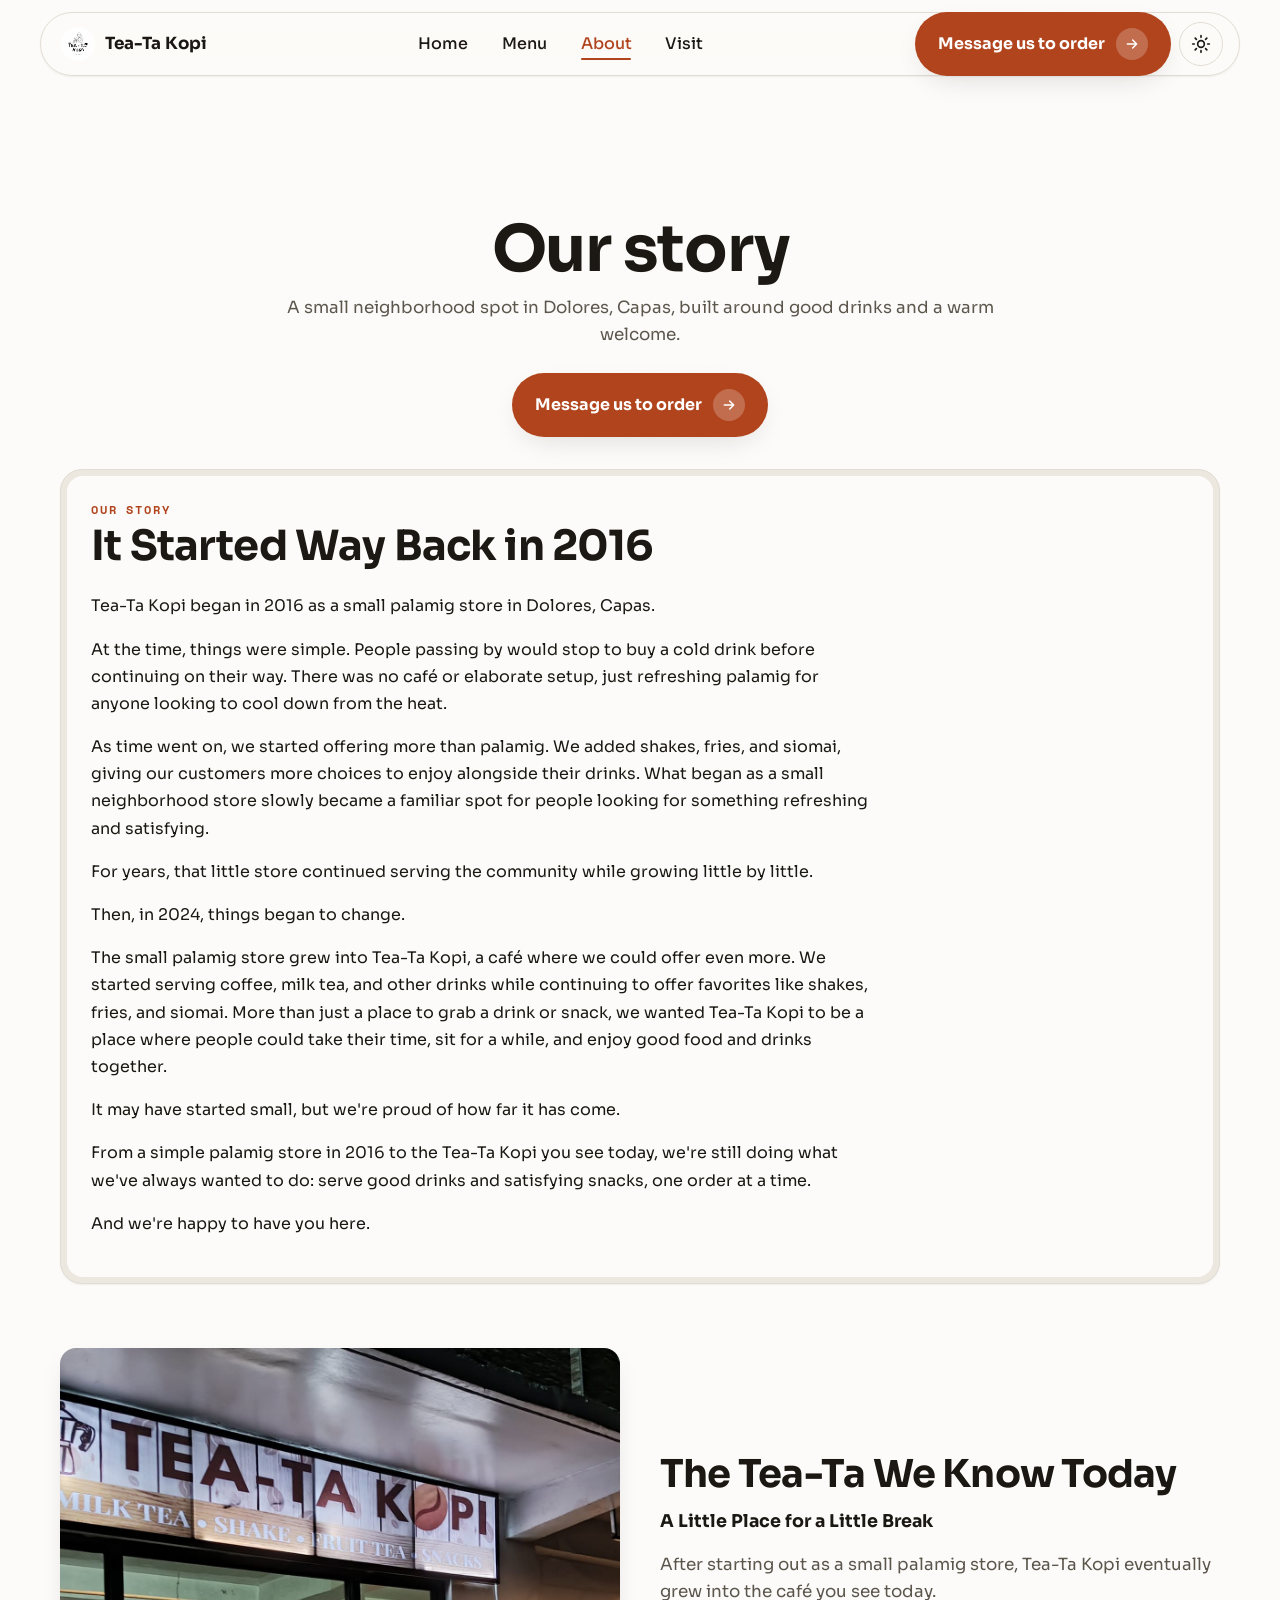
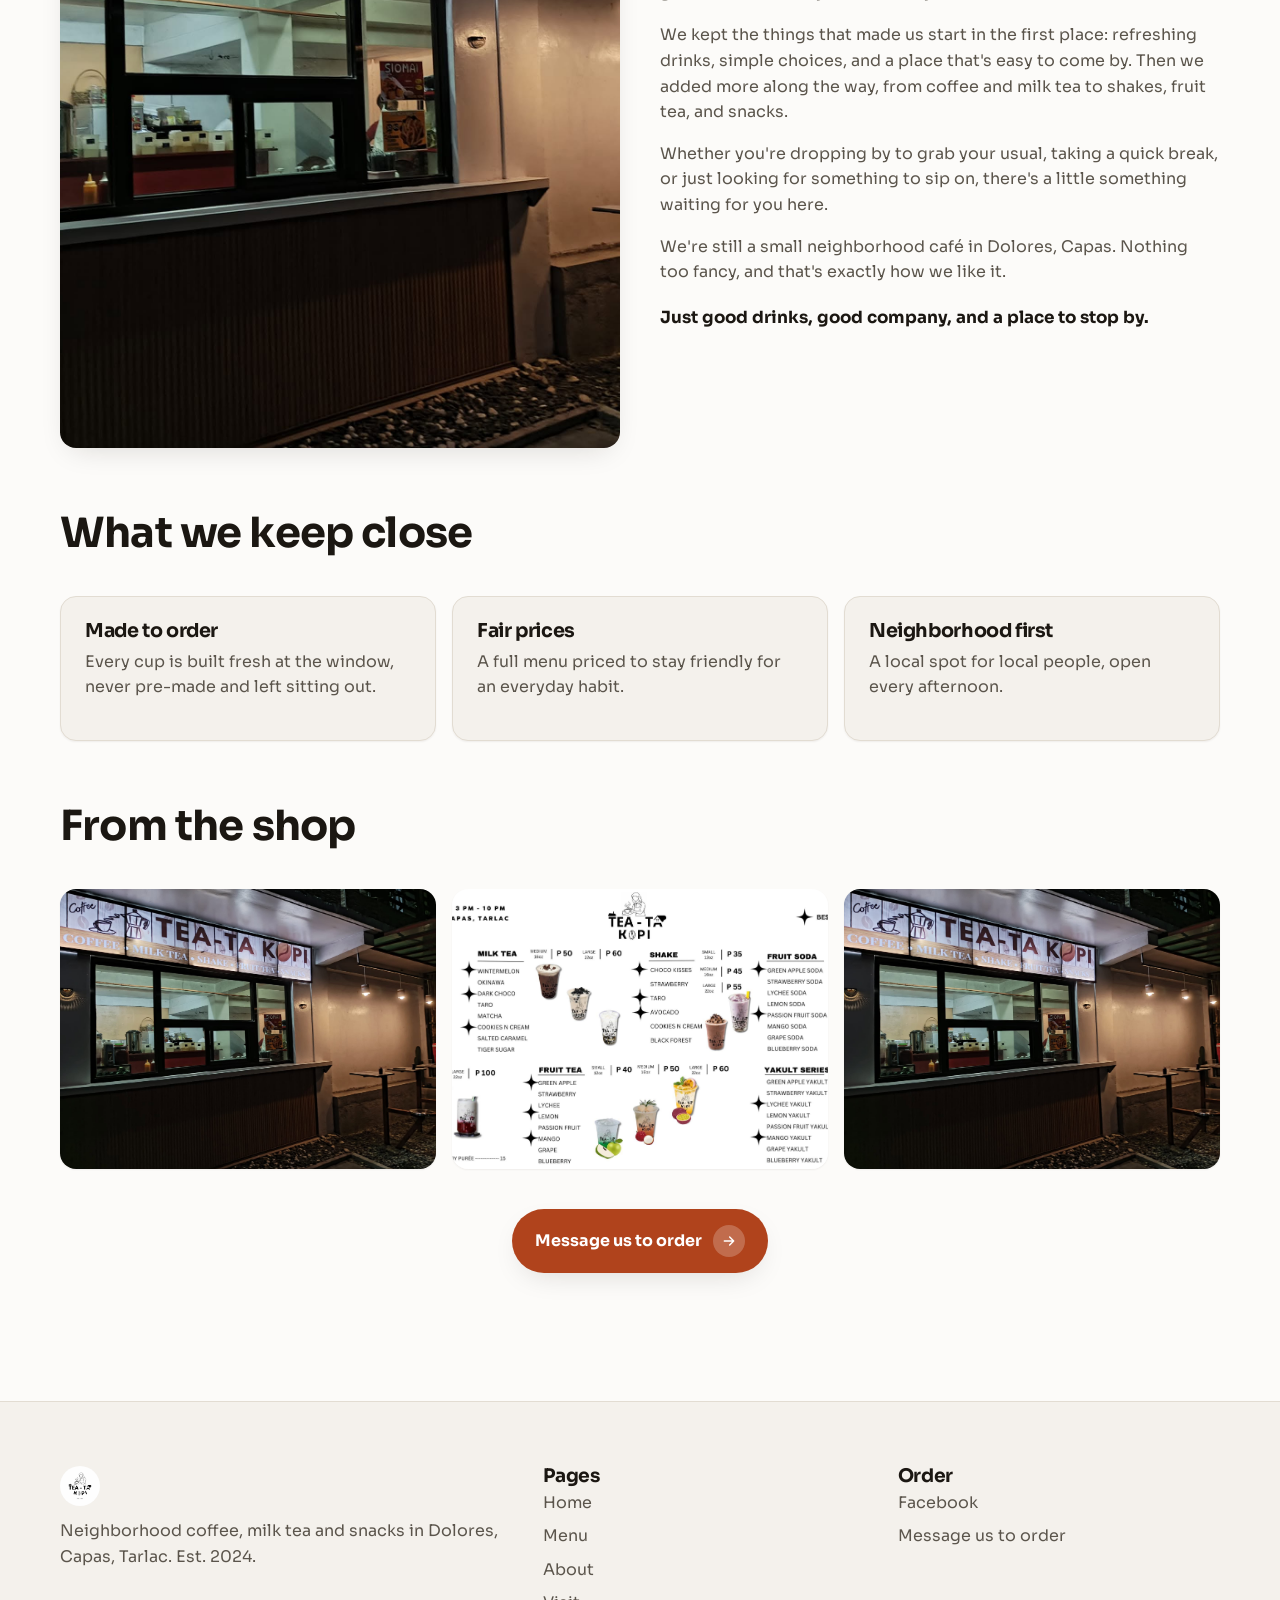
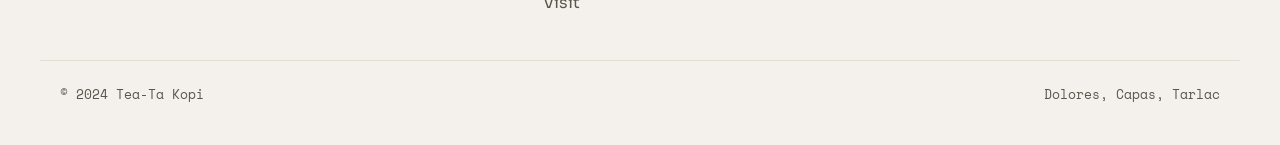
==== about.html @ e8e0e0f3 "content(about): replace 'Made for the afternoon pause' split with 'The Tea-Ta We Know Today' copy" ====
<!DOCTYPE html>
<html lang="en" data-theme="light">
<head>
  <meta charset="UTF-8" />
  <meta name="viewport" content="width=device-width, initial-scale=1" />
<link rel="icon" href="data:image/svg+xml,%3Csvg xmlns='http://www.w3.org/2000/svg' viewBox='0 0 32 32'%3E%3Crect width='32' height='32' rx='8' fill='%2315110C'/%3E%3Cellipse cx='16' cy='16' rx='7' ry='10' fill='%23D9744E' transform='rotate(-20 16 16)'/%3E%3Cpath d='M16 7 Q16 16 16 25' stroke='%2315110C' stroke-width='1.6' fill='none'/%3E%3C/svg%3E" />
  <title>About - Tea-Ta Kopi | Our Story</title>
  <meta name="description" content="The story behind Tea-Ta Kopi, a neighborhood coffee and milk tea spot in Dolores, Capas, Tarlac, serving the community since 2024." />
  <meta name="theme-color" content="#B0431C" />
  <link rel="manifest" href="manifest.webmanifest" />
  <link rel="stylesheet" href="css/tokens.css" />
  <link rel="stylesheet" href="css/style.css" />
  <link rel="stylesheet" href="css/pages.css" />
</head>
<body>
  <a class="skip-link" href="#main">Skip to content</a>

  <div class="nav-wrap">
    <nav class="nav" aria-label="Primary">
      <a class="nav__brand" href="index.html">
        <img src="assets/logo-lineart.png" alt="Tea-Ta Kopi logo" width="34" height="34" />
        <span>Tea-Ta Kopi</span>
      </a>
      <div class="nav__links">
        <a href="index.html">Home</a>
        <a href="menu.html">Menu</a>
        <a href="about.html" class="is-active">About</a>
        <a href="contact.html">Visit</a>
      </div>
      <div class="nav__right">
        <a class="btn btn--accent js-order" href="contact.html#order">
          Message us to order
          <span class="btn__icon" aria-hidden="true"><svg viewBox="0 0 24 24" width="16" height="16" fill="none" stroke="currentColor" stroke-width="2.2" stroke-linecap="round" stroke-linejoin="round"><path d="M5 12h14M13 6l6 6-6 6"/></svg></span>
        </a>
        <button class="theme-toggle" id="theme-toggle" aria-label="Toggle light and dark mode">
          <svg viewBox="0 0 24 24" fill="none" stroke="currentColor" stroke-width="2" stroke-linecap="round"><circle cx="12" cy="12" r="4"/><path d="M12 2v2M12 20v2M2 12h2M20 12h2M5 5l1.5 1.5M17.5 17.5L19 19M19 5l-1.5 1.5M6.5 17.5L5 19"/></svg>
        </button>
        <button class="nav__toggle" id="nav-toggle" aria-label="Open menu" aria-expanded="false" aria-controls="nav-overlay"><span></span></button>
      </div>
    </nav>
  </div>
  <div class="nav__overlay" id="nav-overlay">
    <a href="index.html">Home</a>
    <a href="menu.html">Menu</a>
    <a href="about.html">About</a>
    <a href="contact.html">Visit</a>
    <a class="btn btn--accent js-order" href="contact.html#order" style="align-self:flex-start;margin-top:1rem;">Message us to order<span class="btn__icon" aria-hidden="true"><svg viewBox="0 0 24 24" width="16" height="16" fill="none" stroke="currentColor" stroke-width="2.2" stroke-linecap="round" stroke-linejoin="round"><path d="M5 12h14M13 6l6 6-6 6"/></svg></span></a>
  </div>

  <main id="main">
    <section class="menu-hero container">
      <h1 data-reveal>Our story</h1>
      <p class="lede" style="margin:0.75rem auto 0;" data-reveal>A small neighborhood spot in Dolores, Capas, built around good drinks and a warm welcome.</p>
      <div style="margin-top:1.5rem;" data-reveal>
        <a class="btn btn--accent js-order" href="contact.html#order">Message us to order
          <span class="btn__icon" aria-hidden="true"><svg viewBox="0 0 24 24" width="16" height="16" fill="none" stroke="currentColor" stroke-width="2.2" stroke-linecap="round" stroke-linejoin="round"><path d="M5 12h14M13 6l6 6-6 6"/></svg></span>
        </a>
      </div>
    </section>

    <div class="container" style="padding-bottom:var(--space-5);">
      <!-- Origin story -->
      <section class="bezel" data-reveal>
        <div class="bezel__core story">
          <p class="story__eyebrow">Our story</p>
          <h2 style="font-size:clamp(1.7rem,4vw,2.6rem);margin:0.3rem 0 1.5rem;">It Started Way Back in 2016</h2>
          <p>Tea-Ta Kopi began in 2016 as a small palamig store in Dolores, Capas.</p>
          <p>At the time, things were simple. People passing by would stop to buy a cold drink before continuing on their way. There was no café or elaborate setup, just refreshing palamig for anyone looking to cool down from the heat.</p>
          <p>As time went on, we started offering more than palamig. We added shakes, fries, and siomai, giving our customers more choices to enjoy alongside their drinks. What began as a small neighborhood store slowly became a familiar spot for people looking for something refreshing and satisfying.</p>
          <p>For years, that little store continued serving the community while growing little by little.</p>
          <p>Then, in 2024, things began to change.</p>
          <p>The small palamig store grew into Tea-Ta Kopi, a café where we could offer even more. We started serving coffee, milk tea, and other drinks while continuing to offer favorites like shakes, fries, and siomai. More than just a place to grab a drink or snack, we wanted Tea-Ta Kopi to be a place where people could take their time, sit for a while, and enjoy good food and drinks together.</p>
          <p>It may have started small, but we're proud of how far it has come.</p>
          <p>From a simple palamig store in 2016 to the Tea-Ta Kopi you see today, we're still doing what we've always wanted to do: serve good drinks and satisfying snacks, one order at a time.</p>
          <p>And we're happy to have you here.</p>
        </div>
      </section>

      <!-- Story split -->
      <section class="split" style="margin-top:var(--space-5);" data-reveal>
        <div class="split__media">
          <img src="assets/storefront-night.jpg" alt="Tea-Ta Kopi storefront and seating at night" width="800" height="1000" />
        </div>
        <div>
          <h2 style="font-size:clamp(1.6rem,3.5vw,2.4rem);margin:0.4rem 0 0.8rem;">The Tea-Ta We Know Today</h2>
          <p style="font-weight:700;font-size:1.1rem;margin:0 0 1rem;">A Little Place for a Little Break</p>
          <p class="lede">After starting out as a small palamig store, Tea-Ta Kopi eventually grew into the café you see today.</p>
          <p style="margin-top:1rem;color:var(--ink-soft);">We kept the things that made us start in the first place: refreshing drinks, simple choices, and a place that's easy to come by. Then we added more along the way, from coffee and milk tea to shakes, fruit tea, and snacks.</p>
          <p style="margin-top:1rem;color:var(--ink-soft);">Whether you're dropping by to grab your usual, taking a quick break, or just looking for something to sip on, there's a little something waiting for you here.</p>
          <p style="margin-top:1rem;color:var(--ink-soft);">We're still a small neighborhood café in Dolores, Capas. Nothing too fancy, and that's exactly how we like it.</p>
          <p style="margin-top:1.25rem;font-weight:700;font-size:1.05rem;">Just good drinks, good company, and a place to stop by.</p>
        </div>
      </section>

      <!-- Values -->
      <section style="margin-top:var(--space-5);" data-reveal>
        <div class="head"><h2>What we keep close</h2></div>
        <div class="values">
          <div class="card"><h3 style="font-size:1.2rem;">Made to order</h3><p style="color:var(--ink-soft);margin-top:0.5rem;">Every cup is built fresh at the window, never pre-made and left sitting out.</p></div>
          <div class="card"><h3 style="font-size:1.2rem;">Fair prices</h3><p style="color:var(--ink-soft);margin-top:0.5rem;">A full menu priced to stay friendly for an everyday habit.</p></div>
          <div class="card"><h3 style="font-size:1.2rem;">Neighborhood first</h3><p style="color:var(--ink-soft);margin-top:0.5rem;">A local spot for local people, open every afternoon.</p></div>
        </div>
      </section>

      <!-- Gallery (real photos) -->
      <section style="margin-top:var(--space-5);" data-reveal>
        <div class="head"><h2>From the shop</h2></div>
        <div class="gallery">
          <figure><img src="assets/storefront-night.jpg" alt="Tea-Ta Kopi lit storefront at night" width="600" height="280" /></figure>
          <figure><img src="assets/menu-board.jpg" alt="Tea-Ta Kopi drink menu board" width="600" height="280" /></figure>
          <figure>
            <img src="assets/storefront-night.jpg" alt="Tea-Ta Kopi storefront at night, wide view" width="600" height="280" style="object-position:center 30%;" />
          </figure>
        </div>
      </section>

      <div style="text-align:center;margin-top:var(--space-4);" data-reveal>
        <a class="btn btn--accent js-order" href="contact.html#order">
          Message us to order
          <span class="btn__icon" aria-hidden="true"><svg viewBox="0 0 24 24" width="16" height="16" fill="none" stroke="currentColor" stroke-width="2.2" stroke-linecap="round" stroke-linejoin="round"><path d="M5 12h14M13 6l6 6-6 6"/></svg></span>
        </a>
      </div>
    </div>
  </main>

  <footer class="footer">
    <div class="container footer__grid">
      <div class="footer__brand">
        <img src="assets/logo-lineart.png" alt="Tea-Ta Kopi logo" width="40" height="40" />
        <p style="margin-top:0.75rem;color:var(--ink-soft);">Neighborhood coffee, milk tea and snacks in Dolores, Capas, Tarlac. Est. 2024.</p>
      </div>
      <div><h3>Pages</h3><a href="index.html">Home</a><a href="menu.html">Menu</a><a href="about.html">About</a><a href="contact.html">Visit</a></div>
      <div><h3>Order</h3><a href="https://www.facebook.com/profile.php?id=61563817495458" target="_blank" rel="noopener">Facebook</a><a class="js-order" href="contact.html#order">Message us to order</a></div>
    </div>
    <div class="container footer__bottom"><span>&copy; 2024 Tea-Ta Kopi</span><span>Dolores, Capas, Tarlac</span></div>
  </footer>

  <script src="js/sound.js"></script>
  <script src="js/main.js"></script>
  <script src="js/cart.js"></script>
</body>
</html>
---- css/tokens.css ----
/* ============================================================
   Tea-Ta Kopi - Design Tokens (single source of truth)
   Taste skill §2/§3: one accent locked, light + dark, no pure
   #000/#fff, no AI-purple, no banned beige+brass hexes.
   Fonts self-hosted (no Google <link> in prod).
   ============================================================ */

/* ---- Fonts (self-hosted woff2) ---- */
@font-face {
  font-family: "Sora";
  font-style: normal;
  font-weight: 400;
  font-display: swap;
  src: url("../fonts/sora-400.woff2") format("woff2");
}
@font-face {
  font-family: "Sora";
  font-style: normal;
  font-weight: 500;
  font-display: swap;
  src: url("../fonts/sora-500.woff2") format("woff2");
}
@font-face {
  font-family: "Sora";
  font-style: normal;
  font-weight: 700;
  font-display: swap;
  src: url("../fonts/sora-700.woff2") format("woff2");
}
@font-face {
  font-family: "Space Mono";
  font-style: normal;
  font-weight: 400;
  font-display: swap;
  src: url("../fonts/space-mono-400.woff2") format("woff2");
}
@font-face {
  font-family: "Space Mono";
  font-style: normal;
  font-weight: 700;
  font-display: swap;
  src: url("../fonts/space-mono-700.woff2") format("woff2");
}

/* ---- Light theme (default) ---- */
:root {
  /* Surfaces: warm off-white, never pure #fff */
  --bg:          #FCFBF9;
  --surface:     #F4F1EC;
  --surface-2:   #ECE7DF;

  /* Ink: warm near-black, never #000 */
  --ink:         #1B1712;
  --ink-soft:    #5B554C;

  /* Lines */
  --line:        #E2DCD2;

  /* ONE accent, locked across the whole site (clay / terracotta).
     Darkened from #C2603C so white text clears WCAG AA (5.7:1). */
  --accent:      #B0431C;
  --accent-2:    #8C3A1B;   /* prices on surface-2 (6.2:1) */
  --accent-ink:  #FFFFFF;

  /* Tinted elevation (no pure-black drop shadows) */
  --shadow-sm:   0 1px 2px rgba(27, 23, 18, 0.06);
  --shadow-md:   0 10px 30px -12px rgba(27, 23, 18, 0.18);
  --shadow-lg:   0 24px 60px -20px rgba(27, 23, 18, 0.26);

  /* Inner highlight for Double-Bezel cores */
  --bezel-hi:   inset 0 1px 0 rgba(255, 255, 255, 0.55);

  /* Type families */
  --font-display: "Sora", system-ui, sans-serif;
  --font-body:    "Sora", system-ui, sans-serif;
  --font-mono:    "Space Mono", ui-monospace, monospace;

  /* Spacing scale */
  --space-1: 0.5rem;
  --space-2: 1rem;
  --space-3: 1.5rem;
  --space-4: 2.5rem;
  --space-5: 4rem;
  --space-6: 6.5rem;

  /* Radii - one consistent system (taste §4.4) */
  --r-pill:  999px;
  --r-card:  16px;
  --r-img:   16px;

  /* Motion - fluid, never linear/ease-in-out (high-end §5) */
  --ease: cubic-bezier(0.32, 0.72, 0, 1);
  --dur: 0.6s;

  /* Layout */
  --maxw: 1200px;
  --nav-h: 64px;

  /* Grain overlay opacity */
  --grain: 0.035;
}

/* ---- Dark theme ---- */
[data-theme="dark"] {
  --bg:          #15110C;
  --surface:     #1E190F;
  --surface-2:   #271F14;

  --ink:         #F3EEE4;
  --ink-soft:    #B7AE9F;

  --line:        #2E271C;

  --accent:      #D9744E;   /* brighter clay for dark contrast */
  --accent-2:    #E8865F;
  --accent-ink:  #1B1206;

  --shadow-sm:   0 1px 2px rgba(0, 0, 0, 0.4);
  --shadow-md:   0 14px 36px -14px rgba(0, 0, 0, 0.6);
  --shadow-lg:   0 28px 70px -22px rgba(0, 0, 0, 0.7);

  --bezel-hi:   inset 0 1px 0 rgba(255, 255, 255, 0.08);
  --grain: 0.05;
}
---- css/style.css ----
/* ============================================================
   Tea-Ta Kopi - Global Styles
   high-end-visual-design: Double-Bezel cards, button-in-button,
   fluid cubic-bezier motion, fixed grain overlay.
   claude-design: semantic, responsive, real focus/hover states.
   ============================================================ */

*, *::before, *::after { box-sizing: border-box; }

html { scroll-behavior: smooth; }

body {
  margin: 0;
  background: var(--bg);
  color: var(--ink);
  font-family: var(--font-body);
  font-size: 1rem;
  line-height: 1.6;
  -webkit-font-smoothing: antialiased;
  text-rendering: optimizeLegibility;
  min-height: 100vh;
  min-height: 100dvh; /* iOS Safari fix */
  transition: background var(--dur) var(--ease), color var(--dur) var(--ease);
}

/* Grain overlay - fixed, pointer-events-none, only on body bg */
body::after {
  content: "";
  position: fixed;
  inset: 0;
  z-index: 60;
  pointer-events: none;
  opacity: var(--grain);
  background-image: url("data:image/svg+xml,%3Csvg xmlns='http://www.w3.org/2000/svg' width='120' height='120'%3E%3Cfilter id='n'%3E%3CfeTurbulence type='fractalNoise' baseFrequency='0.9' numOctaves='2'/%3E%3C/filter%3E%3Crect width='100%25' height='100%25' filter='url(%23n)'/%3E%3C/svg%3E");
}

img { max-width: 100%; display: block; }
a { color: inherit; text-decoration: none; }

h1, h2, h3, h4 {
  font-family: var(--font-display);
  font-weight: 700;
  line-height: 1.05;
  letter-spacing: -0.02em;
  text-wrap: balance;
  margin: 0;
}

p { max-width: 65ch; }

.container {
  width: 100%;
  max-width: var(--maxw);
  margin: 0 auto;
  padding: 0 1.25rem;
}

.section { padding: var(--space-5) 0; }
.section--lg { padding: var(--space-6) 0; }

/* ---- Typography helpers ---- */
.eyebrow {
  font-family: var(--font-mono);
  font-size: 0.72rem;
  letter-spacing: 0.18em;
  text-transform: uppercase;
  color: var(--accent-2);
  font-weight: 700;
}
.lede { color: var(--ink-soft); font-size: 1.05rem; }
.mono { font-family: var(--font-mono); }

/* ============================================================
   NAV - Floating glass island (high-end §5A)
   Single line on desktop, <=80px, mobile collapses to hamburger.
   ============================================================ */
.nav-wrap {
  position: sticky;
  top: 0;
  z-index: 50;
  display: flex;
  justify-content: center;
  padding: 0.75rem 1rem;
  pointer-events: none;
}
.nav {
  pointer-events: auto;
  width: 100%;
  max-width: var(--maxw);
  height: var(--nav-h);
  display: flex;
  align-items: center;
  justify-content: space-between;
  gap: 1rem;
  padding: 0 1rem 0 1.25rem;
  border-radius: var(--r-pill);
  background: color-mix(in srgb, var(--bg) 72%, transparent);
  -webkit-backdrop-filter: blur(14px) saturate(140%);
  backdrop-filter: blur(14px) saturate(140%);
  border: 1px solid var(--line);
  box-shadow: var(--shadow-sm);
}
.nav__brand { display: flex; align-items: center; gap: 0.6rem; font-weight: 700; font-size: 1.05rem; }
.nav__brand img { width: 34px; height: 34px; border-radius: 50%; background: var(--surface); }
.nav__links { display: flex; align-items: center; gap: 0.4rem; }
.nav__links a {
  position: relative;
  padding: 0.5rem 0.85rem;
  border-radius: var(--r-pill);
  font-weight: 500;
  transition: background var(--dur) var(--ease), color var(--dur) var(--ease);
}
/* Animated underline (premium nav cue) - width-based so it works under reduced-motion too */
.nav__links a::after {
  content: "";
  position: absolute;
  left: 0.85rem; bottom: 0.32rem;
  height: 2px; width: 0;
  border-radius: 2px;
  background: var(--accent);
  transition: width var(--dur) var(--ease);
}
.nav__links a:hover { background: var(--surface); }
.nav__links a:hover::after { width: calc(100% - 1.7rem); }
.nav__links a.is-active { color: var(--accent); }
.nav__links a.is-active::after { width: calc(100% - 1.7rem); }
.nav__right { display: flex; align-items: center; gap: 0.5rem; }

.nav__toggle {
  display: none;
  pointer-events: auto;
  width: 44px; height: 44px;
  border: 1px solid var(--line);
  border-radius: 50%;
  background: color-mix(in srgb, var(--bg) 72%, transparent);
  -webkit-backdrop-filter: blur(14px);
  backdrop-filter: blur(14px);
  cursor: pointer;
  position: relative;
}
.nav__toggle span,
.nav__toggle span::before,
.nav__toggle span::after {
  content: "";
  position: absolute;
  left: 50%; top: 50%;
  width: 18px; height: 2px;
  background: var(--ink);
  transform: translate(-50%, -50%);
  transition: transform var(--dur) var(--ease), opacity var(--dur) var(--ease);
}
.nav__toggle span::before { transform: translate(-50%, -7px); }
.nav__toggle span::after  { transform: translate(-50%, 5px); }
.nav__toggle[aria-expanded="true"] span { background: transparent; }
.nav__toggle[aria-expanded="true"] span::before { transform: translate(-50%, -50%) rotate(45deg); }
.nav__toggle[aria-expanded="true"] span::after  { transform: translate(-50%, -50%) rotate(-45deg); }

/* Mobile menu overlay */
.nav__overlay {
  position: fixed;
  inset: 0;
  z-index: 49;
  display: none;
  flex-direction: column;
  justify-content: center;
  gap: 0.5rem;
  padding: 2rem;
  background: color-mix(in srgb, var(--bg) 88%, transparent);
  -webkit-backdrop-filter: blur(28px);
  backdrop-filter: blur(28px);
}
.nav__overlay.open { display: flex; }
.nav__overlay a {
  font-family: var(--font-display);
  font-size: 1.6rem;
  font-weight: 700;
  padding: 0.75rem 0;
  opacity: 0;
  transform: translateY(12px);
}
.nav__overlay.open a {
  animation: navIn 0.5s var(--ease) forwards;
}
.nav__overlay.open a:nth-child(2) { animation-delay: 0.06s; }
.nav__overlay.open a:nth-child(3) { animation-delay: 0.12s; }
.nav__overlay.open a:nth-child(4) { animation-delay: 0.18s; }
.nav__overlay.open a:nth-child(5) { animation-delay: 0.24s; }
@keyframes navIn { to { opacity: 1; transform: translateY(0); } }
/* Drawer CTA: roomy, separated from nav links, never cramped against the scrim */
.nav__overlay .btn {
  margin-top: 1.25rem;
  align-self: flex-start;
  padding: 1.05rem 1.4rem;
  font-size: 1.05rem;
}

/* ============================================================
   BUTTONS - Button-in-button trailing icon (high-end §4B)
   ============================================================ */
.btn {
  display: inline-flex;
  align-items: center;
  gap: 0.65rem;
  padding: 0.95rem 1.4rem;
  border-radius: var(--r-pill);
  font-family: var(--font-display);
  font-weight: 700;
  font-size: 1rem;
  cursor: pointer;
  border: 1px solid transparent;
  transition: transform var(--dur) var(--ease), background var(--dur) var(--ease), box-shadow var(--dur) var(--ease);
  will-change: transform;
}
.btn .btn__icon {
  display: inline-flex;
  align-items: center;
  justify-content: center;
  width: 32px; height: 32px;
  border-radius: 50%;
  background: rgba(255, 255, 255, 0.16);
  transition: transform var(--dur) var(--ease);
}
.btn:hover .btn__icon { transform: translate(2px, -1px); }
.btn:active { transform: scale(0.98); }
/* hover lift + icon nudge only on real pointers, so touch never gets a stuck state */
@media (hover: hover) and (pointer: fine) {
  .btn:hover {
    transform: translateY(-2px);
    box-shadow: 0 12px 28px -12px rgba(20, 14, 10, 0.55);
  }
  .btn--accent:hover { background: var(--accent-2); }
}
@media (hover: none) {
  .btn:hover { transform: none; box-shadow: none; }
  .btn:hover .btn__icon { transform: none; }
}

.btn--accent { background: var(--accent); color: var(--accent-ink); box-shadow: var(--shadow-md); }
.btn--accent:hover { background: var(--accent-2); }
.btn--accent .btn__icon { background: rgba(255, 255, 255, 0.22); }

.btn--ghost {
  background: transparent;
  color: var(--ink);
  border-color: var(--line);
}
.btn--ghost:hover { background: var(--surface); }
.btn--ghost .btn__icon { background: var(--surface-2); }

/* Theme toggle button */
.theme-toggle {
  pointer-events: auto;
  width: 44px; height: 44px;
  flex: none;
  border-radius: 50%;
  border: 1px solid var(--line);
  background: transparent;
  color: var(--ink);
  cursor: pointer;
  display: inline-flex;
  align-items: center;
  justify-content: center;
  transition: background var(--dur) var(--ease);
}
.theme-toggle:hover { background: var(--surface); }
.theme-toggle svg { width: 20px; height: 20px; }

/* ============================================================
   DOUBLE-BEZEL card (high-end §4A): outer shell + inner core
   ============================================================ */
.bezel {
  background: var(--surface-2);
  border: 1px solid var(--line);
  border-radius: calc(var(--r-card) + 6px);
  padding: 6px;
  box-shadow: var(--shadow-sm);
}
.bezel__core {
  background: var(--bg);
  border-radius: var(--r-card);
  box-shadow: var(--bezel-hi);
  padding: 1.5rem;
  height: 100%;
}
.card {
  background: var(--surface);
  border: 1px solid var(--line);
  border-radius: var(--r-card);
  padding: 1.5rem;
  box-shadow: var(--shadow-sm);
  transition: transform var(--dur) var(--ease), box-shadow var(--dur) var(--ease);
}
@media (hover: hover) and (pointer: fine) {
  .card:hover { transform: translateY(-3px); box-shadow: var(--shadow-md); }
}

/* ============================================================
   Scroll reveal (IntersectionObserver driven, JS adds .in)
   ============================================================ */
[data-reveal] {
  opacity: 0;
  transform: translateY(22px);
  filter: blur(4px);
  transition: opacity 0.8s var(--ease), transform 0.8s var(--ease), filter 0.8s var(--ease);
}
[data-reveal].in { opacity: 1; transform: none; filter: none; }

/* ============================================================
   FOOTER
   ============================================================ */
.footer {
  border-top: 1px solid var(--line);
  background: var(--surface);
  padding: var(--space-5) 0 var(--space-4);
  margin-top: var(--space-5);
}
.footer__grid {
  display: grid;
  gap: 2rem;
  grid-template-columns: 1.4fr 1fr 1fr;
}
.footer__brand img { width: 40px; height: 40px; border-radius: 50%; background: var(--bg); }
.footer h4 { font-size: 0.8rem; letter-spacing: 0.12em; text-transform: uppercase; color: var(--ink-soft); margin-bottom: 0.75rem; }
.footer a { display: block; padding: 0.25rem 0; color: var(--ink-soft); transition: color var(--dur) var(--ease); }
.footer a:hover { color: var(--accent); }
.footer__bottom {
  margin-top: 2.5rem;
  padding-top: 1.5rem;
  border-top: 1px solid var(--line);
  display: flex;
  justify-content: space-between;
  flex-wrap: wrap;
  gap: 0.5rem;
  font-family: var(--font-mono);
  font-size: 0.8rem;
  color: var(--ink-soft);
}

/* Utility */
.sr-only {
  position: absolute; width: 1px; height: 1px;
  padding: 0; margin: -1px; overflow: hidden;
  clip: rect(0,0,0,0); white-space: nowrap; border: 0;
}
.skip-link {
  position: absolute; left: 0.5rem; top: -3rem;
  background: var(--accent); color: var(--accent-ink);
  padding: 0.5rem 1rem; border-radius: var(--r-pill);
  transition: top var(--dur) var(--ease); z-index: 100;
}
.skip-link:focus { top: 0.5rem; }

/* ============================================================
   RESPONSIVE
   ============================================================ */
@media (max-width: 900px) {
  .nav__links { display: none; }
  .nav__right > a.btn--accent,
  .nav__right > button.btn--accent { display: none; }  /* overlay carries the CTA on mobile */
  .nav__toggle { display: inline-flex; }
  .footer__grid { grid-template-columns: 1fr 1fr; }
}
@media (max-width: 560px) {
  .footer__grid { grid-template-columns: 1fr; }
}

/* ============================================================
   REDUCED MOTION (taste §6.B, high-end §6)
   ============================================================ */
@media (prefers-reduced-motion: reduce) {
  *, *::before, *::after {
    animation-duration: 0.001ms !important;
    animation-iteration-count: 1 !important;
    transition-duration: 0.001ms !important;
    scroll-behavior: auto !important;
  }
  [data-reveal] { opacity: 1; transform: none; filter: none; }
  body::after { display: none; }
}

/* ============================================================
   ORDER TOAST + A11Y (sound is always on, no mute control)
   ============================================================ */
/* Order toast: bottom-center on phone, bottom-left on wide screens */
.ttk-toast {
  position: fixed;
  left: 50%; bottom: calc(1.2rem + env(safe-area-inset-bottom, 0px));
  transform: translate(-50%, 140%);
  z-index: 210;
  display: flex; flex-direction: column; gap: 0.1rem;
  padding: 0.7rem 1.1rem;
  background: var(--accent);
  color: var(--accent-ink);
  border-radius: 14px;
  box-shadow: var(--shadow-lg);
  font-family: var(--font-mono);
  font-size: 0.85rem;
  font-weight: 600;
  max-width: min(88vw, 360px);
  opacity: 0;
  pointer-events: none;
  transition: transform 0.32s var(--ease), opacity 0.32s var(--ease);
}
.ttk-toast.is-visible { transform: translate(-50%, 0); opacity: 1; }
.ttk-toast__sub { font-size: 0.78rem; font-weight: 500; opacity: 0.92; }
@media (min-width: 760px) {
  .ttk-toast { left: 1.4rem; transform: translate(0, 140%); }
  .ttk-toast.is-visible { transform: translate(0, 0); }
}

/* A11y: always-visible focus ring for keyboard users */
:focus-visible {
  outline: 2px solid var(--accent);
  outline-offset: 2px;
  border-radius: 6px;
}
html { scroll-behavior: smooth; }
@media (prefers-reduced-motion: reduce) {
  .ttk-toast { transition: opacity 0.2s ease; transform: none !important; }
  .ttk-toast.is-visible { transform: none !important; }
}
---- css/pages.css ----
/* ============================================================
   Tea-Ta Kopi - Page components (hero, bento, story, visit,
   menu, gallery, contact). Loaded after style.css.
   ============================================================ */

/* ---------- HERO: full-bleed storefront, bottom-left text ----------
   (imagegen §4: NOT the overused left-text/right-image) */
.hero {
  position: relative;
  min-height: 88dvh;
  max-height: 920px;
  display: flex;
  align-items: flex-end;
  overflow: hidden;
  isolation: isolate;
}
.hero__img {
  position: absolute;
  inset: -2%;
  width: 104%; height: 104%;
  object-fit: cover;
  z-index: -2;
}
.hero__scrim {
  position: absolute;
  inset: 0;
  z-index: -1;
  background:
    linear-gradient(to top, rgba(21,17,12,0.82) 0%, rgba(21,17,12,0.35) 45%, rgba(21,17,12,0.15) 100%);
}
.hero__inner { padding: 6vh 0 7vh; width: 100%; }
.hero__eyebrow {
  color: #F3D9C7;
  font-family: var(--font-mono);
  letter-spacing: 0.2em;
  text-transform: uppercase;
  font-size: 0.75rem;
  font-weight: 700;
}
.hero h1 {
  color: #FCFBF9;
  font-size: clamp(2.6rem, 7vw, 5rem);
  max-width: 16ch;
  margin: 0.6rem 0 0.9rem;
  text-shadow: 0 2px 24px rgba(0,0,0,0.35);
}
.hero__sub {
  color: #EADFD2;
  font-size: clamp(1rem, 2.2vw, 1.25rem);
  max-width: 46ch;
  margin: 0 0 1.6rem;
}
.hero__cta { display: flex; gap: 0.75rem; flex-wrap: wrap; }
.hero__hours {
  margin-top: 1.4rem;
  font-family: var(--font-mono);
  font-size: 0.85rem;
  color: #EADFD2;
}

/* ---------- Section heading block ---------- */
.head { max-width: 60ch; margin-bottom: var(--space-4); }
.head h2 { font-size: clamp(1.7rem, 4vw, 2.6rem); margin: 0.4rem 0 0.5rem; }
.head--center { margin-left: auto; margin-right: auto; text-align: center; }

/* ---------- BENTO (gapless, grid-flow-dense) ---------- */
.bento {
  display: grid;
  grid-template-columns: repeat(4, minmax(0, 1fr));
  grid-auto-flow: dense;
  gap: 1rem;
}
.bento > * { min-width: 0; }
.bento__cell { min-height: 180px; }
.bento__cell--img {
  grid-column: span 2;
  grid-row: span 2;
  padding: 0;
  overflow: hidden;
  background: var(--surface);
}
.bento__cell--img img { width: 100%; height: 100%; object-fit: cover; }
.bento__cell--wide {
  grid-column: span 4;
  padding: 0;
  position: relative;
  overflow: hidden;
}
.bento__cell--wide img { width: 100%; height: 240px; object-fit: cover; }
.bento__cell--wide .bento__cta {
  position: absolute;
  inset: 0;
  display: flex;
  align-items: center;
  justify-content: center;
  background: linear-gradient(to right, rgba(21,17,12,0.5), rgba(21,17,12,0.2));
}

/* best-seller drink card */
.bs { display: flex; flex-direction: column; justify-content: space-between; }
.bs__name { font-family: var(--font-display); font-weight: 700; font-size: 1.15rem; line-height: 1.15; overflow-wrap: break-word; }
.bs__meta { display: flex; align-items: center; justify-content: space-between; margin-top: 0.75rem; }
.bs__price { font-family: var(--font-mono); font-weight: 700; color: var(--accent-2); }
.bs__star {
  width: 22px; height: 22px; flex: none;
  color: var(--accent);
}

/* ---------- STORY (editorial offset split) ---------- */
.split {
  display: grid;
  grid-template-columns: 1fr 1fr;
  gap: var(--space-4);
  align-items: center;
}
.split__media {
  border-radius: var(--r-card);
  overflow: hidden;
  box-shadow: var(--shadow-md);
  aspect-ratio: 4 / 5;
}
.split__media img { width: 100%; height: 100%; object-fit: cover; }

/* ---------- VISIT snippet ---------- */
.visit {
  display: grid;
  grid-template-columns: 1.1fr 0.9fr;
  gap: var(--space-4);
  align-items: stretch;
}
.visit__map {
  border-radius: var(--r-card);
  overflow: hidden;
  border: 1px solid var(--line);
  min-height: 280px;
}
.visit__map iframe { width: 100%; height: 100%; border: 0; display: block; min-height: 280px; }
.info-row { display: flex; gap: 0.9rem; padding: 1rem 0; border-bottom: 1px solid var(--line); }
.info-row:last-of-type { border-bottom: 0; }
.info-row__k { font-family: var(--font-mono); font-size: 0.72rem; letter-spacing: 0.14em; text-transform: uppercase; color: var(--ink-soft); min-width: 92px; padding-top: 0.2rem; }
.info-row__v { font-weight: 500; }

/* ---------- MENU page ---------- */
.menu-hero {
  padding: calc(var(--nav-h) + 4rem) 0 2rem;
  text-align: center;
}
.menu-hero h1 { font-size: clamp(2.2rem, 6vw, 4rem); }
.cat { margin-top: var(--space-5); }
.cat__title {
  display: flex; align-items: baseline; gap: 0.8rem;
  margin-bottom: 1.25rem;
  padding-bottom: 0.6rem;
  border-bottom: 2px solid var(--line);
}
.cat__title h3, .cat__title .cat__h { font-size: clamp(1.3rem, 3vw, 1.9rem); }
.cat__price-note { font-family: var(--font-mono); font-size: 0.82rem; color: var(--ink-soft); margin-left: auto; white-space: nowrap; }

/* Category filters - horizontal scroll strip, last option always visible */
.menu-filters {
  position: sticky;
  top: calc(var(--nav-h) + 0.75rem);
  z-index: 40;
  margin-top: 1.75rem;
  -webkit-mask-image: linear-gradient(to right, transparent, #000 14px, #000 calc(100% - 14px), transparent);
  mask-image: linear-gradient(to right, transparent, #000 14px, #000 calc(100% - 14px), transparent);
}
.menu-filters__track {
  display: flex;
  gap: 0.5rem;
  overflow-x: auto;
  padding: 0.25rem 0.1rem 0.6rem;
  scrollbar-width: none;
  -webkit-overflow-scrolling: touch;
}
.menu-filters__track::-webkit-scrollbar { display: none; }
.filter-pill {
  flex: 0 0 auto;
  white-space: nowrap;
  font-family: var(--font-display);
  font-weight: 700;
  font-size: 0.92rem;
  padding: 0.55rem 1rem;
  border-radius: var(--r-pill);
  border: 1px solid var(--line);
  background: var(--surface);
  color: var(--ink);
  cursor: pointer;
  transition: background var(--dur) var(--ease), color var(--dur) var(--ease), border-color var(--dur) var(--ease);
}
.filter-pill:hover { background: var(--surface-2); }
.filter-pill.is-active { background: var(--accent); color: var(--accent-ink); border-color: var(--accent); }

/* Scroll cue: tells phone users the category strip swipes. Auto-hides on scroll. */
.menu-filters__hint {
  display: none;
  align-items: center;
  gap: 0.3rem;
  margin-left: 0.5rem;
  flex: 0 0 auto;
  font-family: var(--font-mono);
  font-size: 0.72rem;
  font-weight: 600;
  color: var(--accent);
  white-space: nowrap;
  animation: hintNudge 1.4s var(--ease) infinite;
}
.menu-filters__hint.is-hidden { opacity: 0; pointer-events: none; transition: opacity 0.4s var(--ease); }
@keyframes hintNudge {
  0%, 100% { transform: translateX(0); }
  50% { transform: translateX(4px); }
}
/* Only show the cue when the strip actually overflows (set by JS) */
.menu-filters.can-scroll .menu-filters__hint { display: inline-flex; }

@media (prefers-reduced-motion: reduce) {
  .menu-filters__hint { animation: none; }
}

.items { display: grid; grid-template-columns: repeat(2, 1fr); gap: 0.75rem; }
.item {
  display: flex; align-items: center; gap: 0.7rem;
  padding: 0.9rem 1.1rem;
  background: var(--surface);
  border: 1px solid var(--line);
  border-radius: var(--r-card);
}
.item__name { font-weight: 500; flex: 1; }
.item__price { font-family: var(--font-mono); font-weight: 700; color: var(--accent-2); white-space: nowrap; }
.item__star { width: 18px; height: 18px; color: var(--accent); flex: none; }
.addons { display: grid; grid-template-columns: repeat(3, 1fr); gap: 0.75rem; }
.addon {
  text-align: center;
  padding: 1.1rem;
  background: var(--surface-2);
  border: 1px solid var(--line);
  border-radius: var(--r-card);
}
.addon__name { font-weight: 500; }
.addon__price { font-family: var(--font-mono); color: var(--accent-2); font-weight: 700; margin-top: 0.3rem; }

/* ---------- ABOUT page ---------- */
.gallery {
  display: grid;
  grid-template-columns: repeat(3, 1fr);
  gap: 1rem;
}
.gallery figure { margin: 0; border-radius: var(--r-card); overflow: hidden; box-shadow: var(--shadow-sm); }
.gallery img { width: 100%; height: 280px; object-fit: cover; }
.values { display: grid; grid-template-columns: repeat(3, 1fr); gap: 1rem; margin-top: var(--space-4); }
.logo-meaning {
  display: grid; grid-template-columns: auto 1fr; gap: 1.5rem; align-items: center;
  margin-top: var(--space-4);
}
.logo-meaning img { width: 110px; height: 110px; border-radius: 50%; background: var(--bg); border: 1px solid var(--line); padding: 0.8rem; }

/* Origin story */
.story__eyebrow {
  font-family: var(--font-mono);
  font-size: 0.72rem;
  letter-spacing: 0.16em;
  text-transform: uppercase;
  font-weight: 700;
  color: var(--accent);
  margin: 0;
}
.story p { line-height: 1.7; }
.story p + p { margin-top: 1rem; }

/* ---------- CONTACT page ---------- */
.contact-grid { display: grid; grid-template-columns: 1fr 1fr; gap: var(--space-4); align-items: start; }
.order-card { text-align: center; padding: var(--space-4) 1.5rem; }
.order-card h3 { font-size: 1.6rem; margin-bottom: 0.5rem; }
.order-card p { margin: 0 auto 1.4rem; color: var(--ink-soft); }
.socials { display: flex; gap: 0.75rem; flex-wrap: wrap; }
.socials a {
  display: inline-flex; align-items: center; gap: 0.5rem;
  padding: 0.6rem 1rem; border-radius: var(--r-pill);
  border: 1px solid var(--line); background: var(--surface);
  transition: background var(--dur) var(--ease), transform var(--dur) var(--ease);
}
.socials a:hover { background: var(--surface-2); transform: translateY(-2px); }
.socials svg { width: 18px; height: 18px; }

/* ---------- RESPONSIVE ---------- */
/* Short viewports: keep hero CTA fully on screen (no min-height push) */
@media (max-height: 560px) {
  .hero { min-height: 0; }
  .hero__inner { padding: 3vh 0 3vh; }
  .hero__sub { display: none; }
  .hero__hours { display: none; }
}
@keyframes addPulse { 0% { transform: scale(1); } 40% { transform: scale(0.92); } 100% { transform: scale(1); } }
.add-btn, .size-btn { white-space: nowrap; }
.item__add { display: inline-flex; gap: 0.4rem; flex: none; flex-wrap: wrap; justify-content: flex-end; }
.size-btn {
  font-family: var(--font-mono);
  font-weight: 700;
  font-size: 0.82rem;
  padding: 0.5rem 0.65rem;
  border-radius: var(--r-pill);
  border: 1px solid var(--line);
  background: var(--surface-2);
  color: var(--ink);
  cursor: pointer;
  transition: background var(--dur) var(--ease), transform var(--dur) var(--ease), color var(--dur) var(--ease);
}
.size-btn:hover { background: var(--accent); color: var(--accent-ink); border-color: var(--accent); }
.size-btn.pulse, .add-btn.pulse { animation: addPulse 0.3s var(--ease); }
.add-btn {
  font-family: var(--font-display);
  font-weight: 700;
  font-size: 0.82rem;
  padding: 0.5rem 0.9rem;
  border-radius: var(--r-pill);
  border: 1px solid var(--accent);
  background: transparent;
  color: var(--accent-2);
  cursor: pointer;
  transition: background var(--dur) var(--ease), color var(--dur) var(--ease);
}
.add-btn:hover { background: var(--accent); color: var(--accent-ink); }
.addon { display: flex; flex-direction: column; align-items: center; gap: 0.5rem; }
.addon .item__add { margin-top: 0.25rem; }

/* ---- Cart FAB ---- */
.cart-fab {
  position: fixed;
  right: 1.1rem;
  bottom: 1.1rem;
  z-index: 60;
  width: 58px; height: 58px;
  border-radius: 50%;
  border: 0;
  background: var(--accent);
  color: var(--accent-ink);
  display: grid; place-items: center;
  box-shadow: var(--shadow-lg);
  cursor: pointer;
  transition: transform var(--dur) var(--ease);
}
.cart-fab[hidden] { display: none; }
.cart-fab:hover { transform: translateY(-3px) scale(1.04); }
.cart-fab--bump { animation: cartBump 0.45s var(--ease); }
@keyframes cartBump {
  0% { transform: scale(1); }
  35% { transform: scale(1.22) rotate(-6deg); }
  60% { transform: scale(0.94) rotate(4deg); }
  100% { transform: scale(1); }
}
.cart-fab__badge {
  position: absolute;
  top: -2px; right: -2px;
  min-width: 22px; height: 22px;
  padding: 0 6px;
  border-radius: 999px;
  background: var(--ink);
  color: var(--bg);
  font-family: var(--font-mono);
  font-weight: 700;
  font-size: 0.72rem;
  display: grid; place-items: center;
  border: 2px solid var(--bg);
  transition: transform 0.25s var(--ease);
}
.cart-fab--bump .cart-fab__badge { animation: badgePop 0.45s var(--ease); }
@keyframes badgePop {
  0% { transform: scale(1); }
  40% { transform: scale(1.5); }
  100% { transform: scale(1); }
}

/* ---- Fly-to-cart token ---- */
.cart-fly {
  position: fixed;
  left: 0; top: 0;
  z-index: 200;
  width: 38px; height: 38px;
  border-radius: 50%;
  display: grid; place-items: center;
  background: var(--accent);
  color: var(--accent-ink);
  font-family: var(--font-mono);
  font-weight: 700;
  font-size: 0.8rem;
  box-shadow: var(--shadow-md);
  pointer-events: none;
  opacity: 1;
  will-change: transform, opacity;
}
.cart-fab--bump { animation: cartBump 0.42s var(--ease); }
@keyframes cartBump {
  0% { transform: scale(1); }
  35% { transform: scale(1.18) rotate(-4deg); }
  70% { transform: scale(0.94); }
  100% { transform: scale(1); }
}
@media (prefers-reduced-motion: reduce) {
  .cart-fab--bump { animation: none; }
}

/* ---- Cart drawer ---- */
.cart-backdrop {
  position: fixed; inset: 0;
  background: rgba(21,17,12,0.45);
  z-index: 70;
  backdrop-filter: blur(2px);
}
.cart-drawer {
  position: fixed; inset: 0;
  z-index: 80;
  display: flex; justify-content: flex-end;
  pointer-events: none;
  visibility: hidden;
}
.cart-drawer.open { pointer-events: auto; visibility: visible; }
.cart-drawer__panel {
  width: min(420px, 92vw);
  height: 100%;
  background: var(--bg);
  border-left: 1px solid var(--line);
  box-shadow: var(--shadow-lg);
  display: flex; flex-direction: column;
  transform: translateX(100%);
  transition: transform var(--dur) var(--ease);
  overscroll-behavior: contain;
}
.cart-drawer.open .cart-drawer__panel { transform: translateX(0); }
.cart-drawer__head {
  display: flex; align-items: center; justify-content: space-between;
  padding: 1.1rem 1.25rem;
  border-bottom: 1px solid var(--line);
}
.cart-drawer__title { font-size: 1.25rem; margin: 0; }
.cart-drawer__close {
  border: 0; background: transparent; color: var(--ink-soft);
  font-size: 1.8rem; line-height: 1; cursor: pointer; padding: 0 0.25rem;
}
.cart-drawer__body { flex: 1; overflow-y: auto; padding: 1rem 1.25rem; }
.cart-empty { color: var(--ink-soft); text-align: center; margin-top: 2rem; }
.cart-row {
  display: flex; align-items: center; gap: 0.5rem;
  padding: 0.7rem 0;
  border-bottom: 1px solid var(--line);
}
.cart-row__name { flex: 1; font-weight: 500; overflow-wrap: break-word; }
.cart-row__qty { font-family: var(--font-mono); font-weight: 700; color: var(--ink-soft); white-space: nowrap; }
.cart-row__price { font-family: var(--font-mono); font-weight: 700; color: var(--accent-2); white-space: nowrap; }
.cart-row__step {
  flex: none;
  width: 30px; height: 30px;
  border-radius: 50%;
  border: 1px solid var(--line);
  background: var(--surface-2);
  color: var(--ink);
  font-size: 1.1rem; line-height: 1;
  cursor: pointer;
  display: grid; place-items: center;
  transition: background var(--dur) var(--ease), color var(--dur) var(--ease), border-color var(--dur) var(--ease);
}
.cart-row__step:hover { background: var(--accent); color: var(--accent-ink); border-color: var(--accent); }
.cart-row__del {
  border: 0; background: transparent; color: var(--ink-soft);
  font-size: 1.3rem; cursor: pointer; line-height: 1; padding: 0 0.2rem;
}
.cart-row__del:hover { color: var(--accent); }
.cart-drawer__foot { padding: 1.1rem 1.25rem; border-top: 1px solid var(--line); }
.cart-total {
  display: flex; align-items: baseline; justify-content: space-between;
  font-weight: 700; margin-bottom: 0.9rem;
}
.cart-total__amt { font-family: var(--font-mono); font-size: 1.5rem; color: var(--accent-2); }
.btn--block { display: flex; width: 100%; justify-content: center; align-items: center; }
.cart-clear {
  display: block; width: 100%; margin-top: 0.75rem;
  border: 0; background: transparent; color: var(--ink-soft);
  font-size: 0.85rem; cursor: pointer; text-decoration: underline;
}
.cart-clear:hover { color: var(--accent); }

@media (max-width: 820px) {
  .bento { grid-template-columns: repeat(2, minmax(0, 1fr)); }
  .bento__cell--img { grid-column: span 2; grid-row: span 1; min-height: 220px; }
  .bento__cell--wide { grid-column: span 2; }
  .split, .visit, .contact-grid { grid-template-columns: 1fr; }
  .items { grid-template-columns: 1fr; }
  .gallery, .values, .addons { grid-template-columns: 1fr; }
  .logo-meaning { grid-template-columns: 1fr; text-align: center; justify-items: center; }
  /* On small screens the item row wraps: name+price on top, controls below */
  .item { flex-wrap: wrap; align-items: flex-start; }
  .item__name { flex: 1 1 auto; min-width: 0; }
  .item__price { flex: 0 0 auto; }
  .item__add { width: 100%; justify-content: flex-start; }
  .cat__title { flex-wrap: wrap; }
  .cat__price-note { margin-left: 0; font-size: 0.78rem; white-space: normal; }
  .menu-filters { top: calc(var(--nav-h) + 0.5rem); }
  /* Phone-first: bigger touch targets + safe-area for the floating cart */
  .cart-fab { width: 62px; height: 62px; right: 0.9rem; bottom: calc(0.9rem + env(safe-area-inset-bottom, 0px)); }
  .size-btn, .add-btn { padding-top: 0.6rem; padding-bottom: 0.6rem; }
}

/* ---------- Signature polish: fixed grain + hero load ---------- */
/* Fixed, pointer-events-none grain overlay (kills digital flatness; never on scrolling content) */
body::after {
  content: "";
  position: fixed;
  inset: 0;
  z-index: 150;
  pointer-events: none;
  opacity: 0.05;
  mix-blend-mode: overlay;
  background-image: url("data:image/svg+xml,%3Csvg xmlns='http://www.w3.org/2000/svg' width='160' height='160'%3E%3Cfilter id='n'%3E%3CfeTurbulence type='fractalNoise' baseFrequency='0.85' numOctaves='2' stitchTiles='stitch'/%3E%3C/filter%3E%3Crect width='100%25' height='100%25' filter='url(%23n)'/%3E%3C/svg%3E");
  background-size: 160px 160px;
}
@media (prefers-reduced-transparency: reduce) {
  body::after { display: none; }
}

/* Hero gentle fade-up on first paint (the page's one choreographed moment) */
.hero__inner > * {
  opacity: 0;
  transform: translateY(18px);
  animation: heroIn 0.9s var(--ease) forwards;
}
.hero__inner > *:nth-child(1) { animation-delay: 0.05s; }
.hero__inner > *:nth-child(2) { animation-delay: 0.14s; }
.hero__inner > *:nth-child(3) { animation-delay: 0.23s; }
.hero__inner > *:nth-child(4) { animation-delay: 0.32s; }
@keyframes heroIn {
  to { opacity: 1; transform: translateY(0); }
}
@media (prefers-reduced-motion: reduce) {
  .hero__inner > * { opacity: 1; transform: none; animation: none; }
}

/* ============================================================
   PREMIUM MOTION LAYER (added)
   - staggered item/card entrance
   - card hover-lift (touch-gated)
   - animated total + empty state
   ============================================================ */

/* Staggered entrance for menu items + best-seller cards */
.reveal-item {
  opacity: 0;
  transform: translateY(18px);
  transition: opacity 0.6s var(--ease), transform 0.6s var(--ease);
  transition-delay: calc(var(--i, 0) * 55ms);
}
.reveal-item.in { opacity: 1; transform: translateY(0); }

/* Card hover-lift (pointer devices only, so phones never stick) */
@media (hover: hover) and (pointer: fine) {
  .bs, .item, .card, .value {
    transition: transform 0.45s var(--ease), box-shadow 0.45s var(--ease);
  }
  .bs:hover, .item:hover, .card:hover {
    transform: translateY(-4px);
    box-shadow: var(--shadow-md);
  }
}

/* Cart total: count-up pulse when it changes */
.cart-total__amt { display: inline-block; transition: transform 0.25s var(--ease); }
.cart-total__amt.bump { animation: totalBump 0.4s var(--ease); }
@keyframes totalBump {
  0% { transform: scale(1); }
  40% { transform: scale(1.12); color: var(--accent); }
  100% { transform: scale(1); }
}

/* Polished empty-cart state */
.cart-empty {
  text-align: center;
  color: var(--ink-soft);
  padding: 2.2rem 1rem;
  display: flex;
  flex-direction: column;
  align-items: center;
  gap: 1rem;
}
.cart-empty__icon {
  width: 46px; height: 46px;
  color: var(--accent);
  opacity: 0.85;
}
.cart-empty a {
  color: var(--accent);
  font-weight: 700;
  font-family: var(--font-mono);
  text-decoration: none;
  border-bottom: 1px solid currentColor;
  padding-bottom: 1px;
}

@media (prefers-reduced-motion: reduce) {
  .reveal-item { opacity: 1 !important; transform: none !important; transition: none; }
  .cart-total__amt.bump { animation: none; }
}

/* Hero image subtle parallax (CSS scroll-driven, no JS) */
@supports (animation-timeline: view()) {
  .hero__img {
    animation: heroParallax linear both;
    animation-timeline: view();
    animation-range: cover 0% cover 100%;
    will-change: transform;
  }
  @keyframes heroParallax {
    from { transform: scale(1.12) translateY(-3%); }
    to   { transform: scale(1.12) translateY(3%); }
  }
}
@media (prefers-reduced-motion: reduce) {
  .hero__img { animation: none !important; transform: none !important; }
}
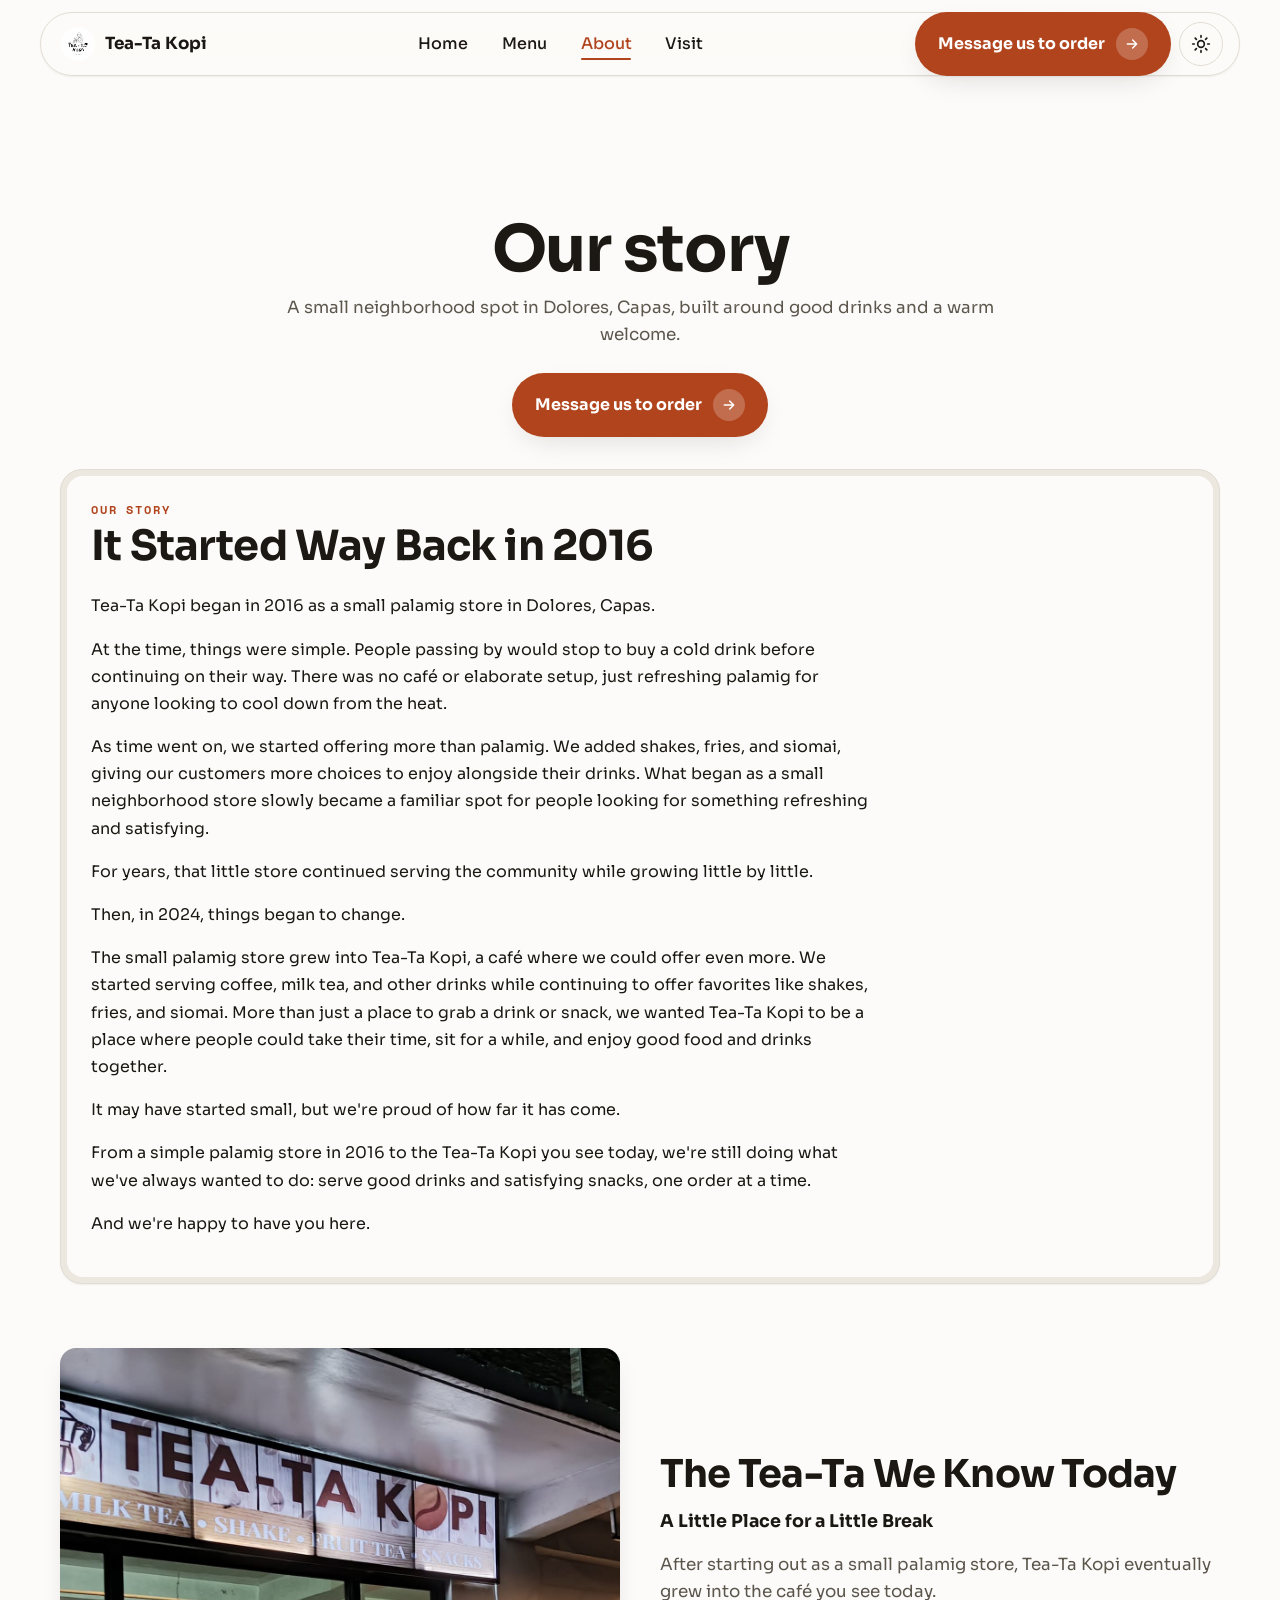
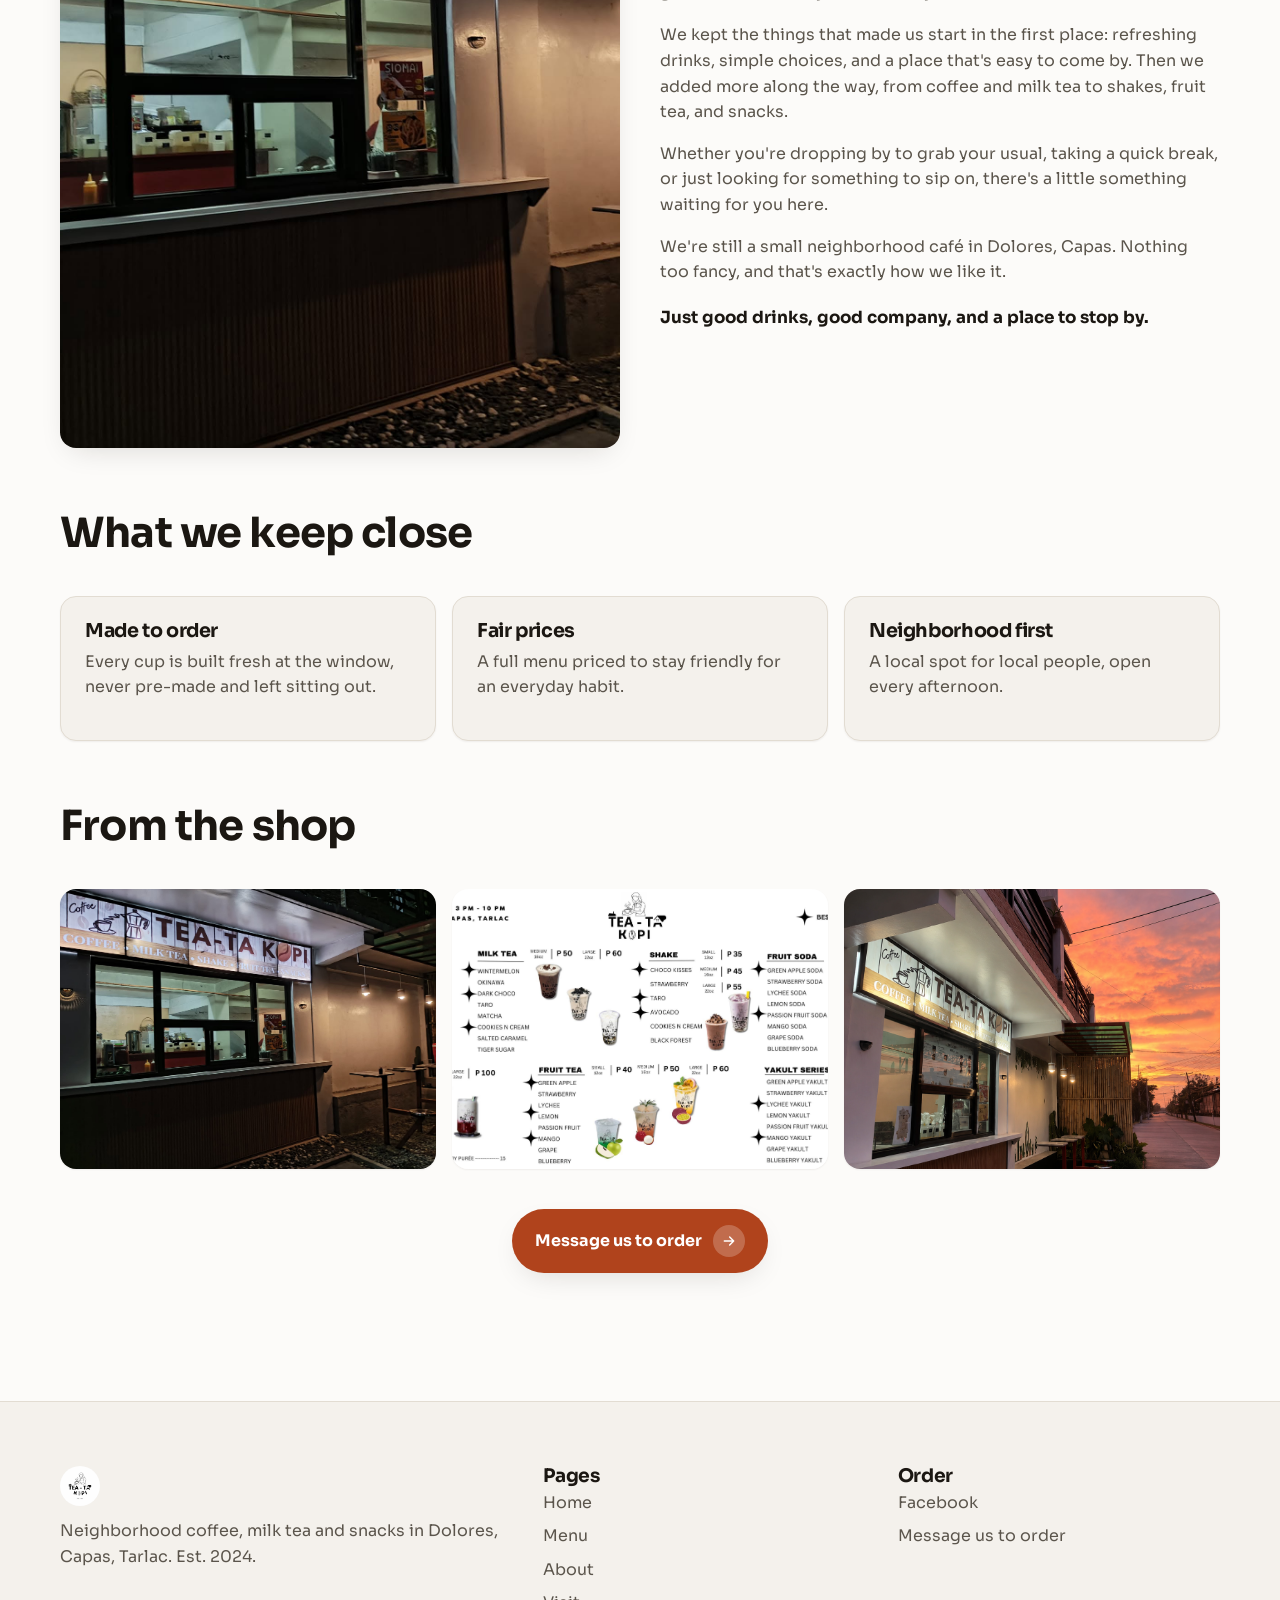
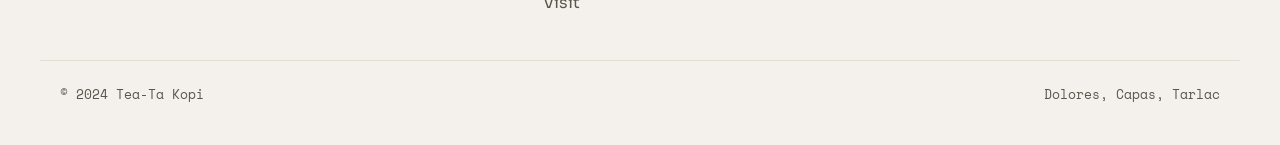
==== commit eb1e4c4d: "content(about): add dusk storefront photo as 3rd gallery image to stop repeat of night shot" ====
--- a/about.html
+++ b/about.html
@@ -108,9 +108,7 @@
         <div class="gallery">
           <figure><img src="assets/storefront-night.jpg" alt="Tea-Ta Kopi lit storefront at night" width="600" height="280" /></figure>
           <figure><img src="assets/menu-board.jpg" alt="Tea-Ta Kopi drink menu board" width="600" height="280" /></figure>
-          <figure>
-            <img src="assets/storefront-night.jpg" alt="Tea-Ta Kopi storefront at night, wide view" width="600" height="280" style="object-position:center 30%;" />
-          </figure>
+          <figure><img src="assets/storefront-dusk.png" alt="Tea-Ta Kopi storefront at dusk with the TEA-TA KOPI sign lit against the sunset" width="600" height="280" /></figure>
         </div>
       </section>
 
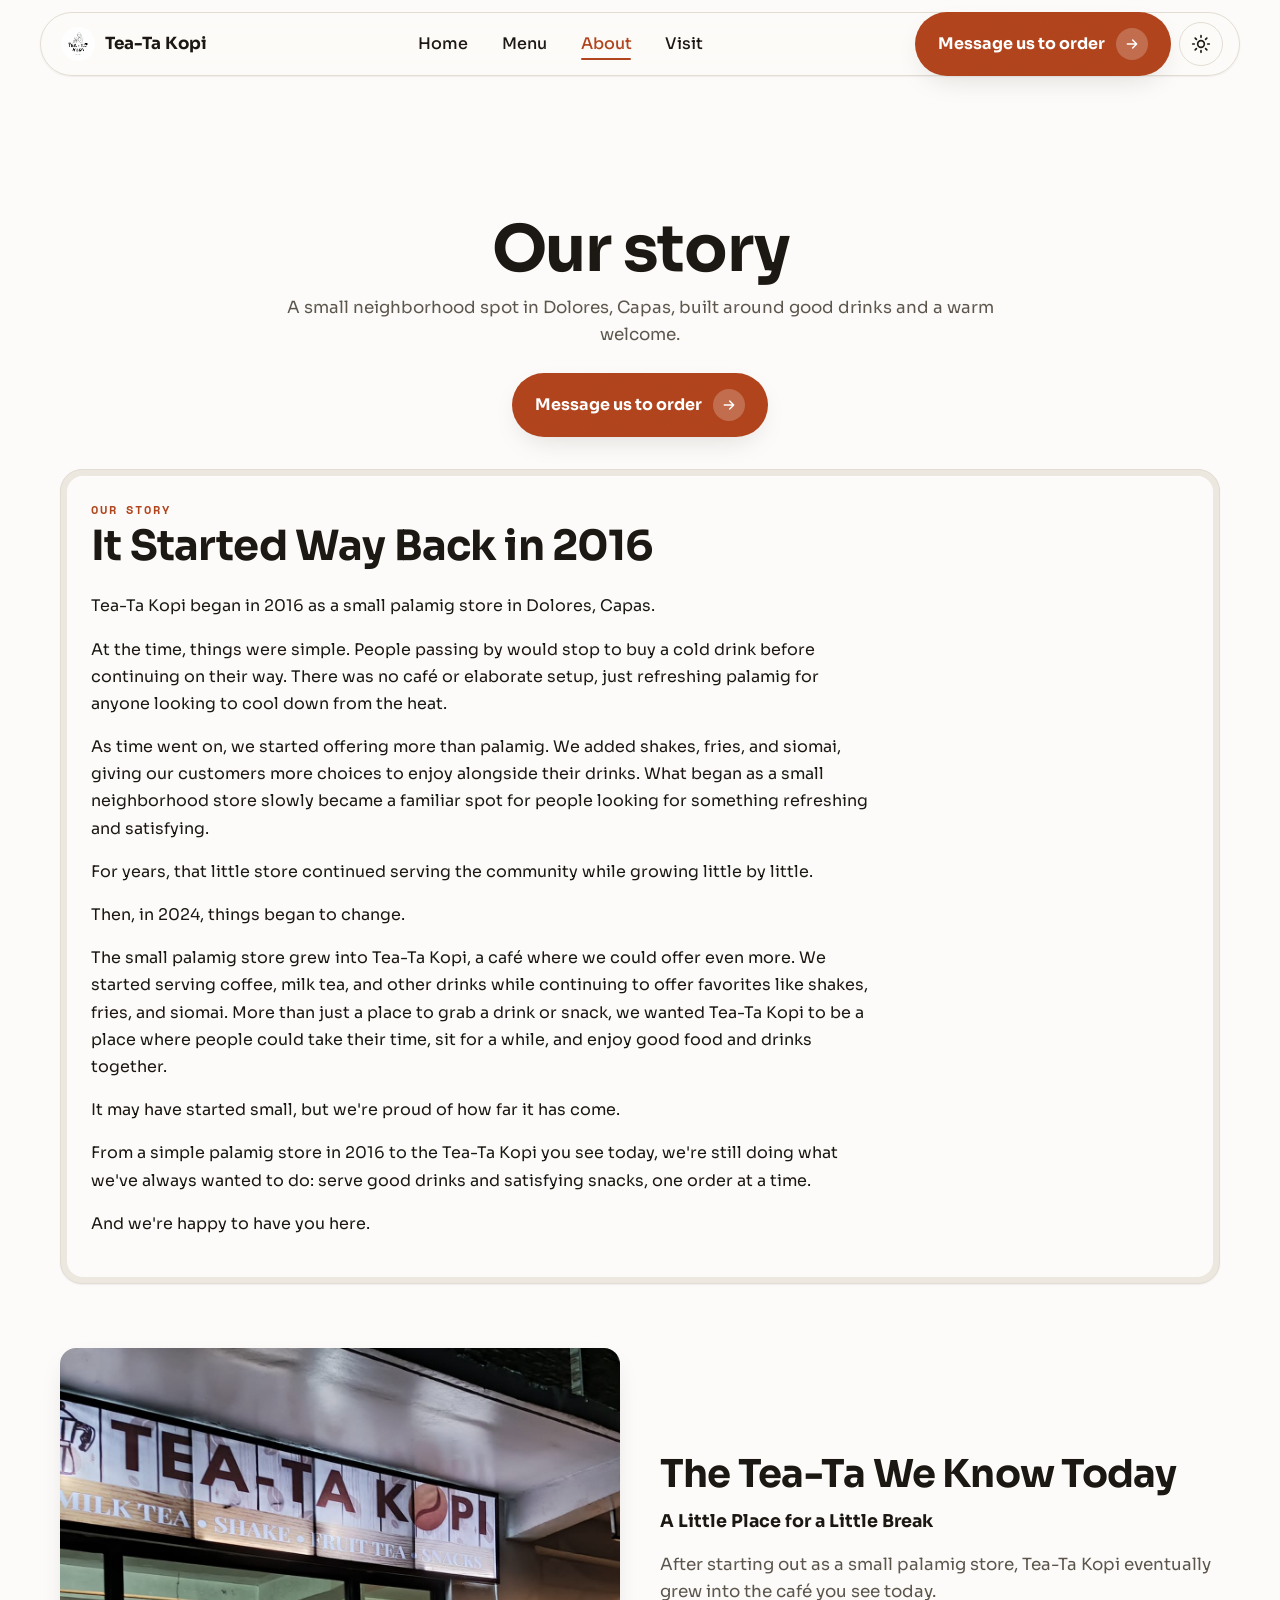
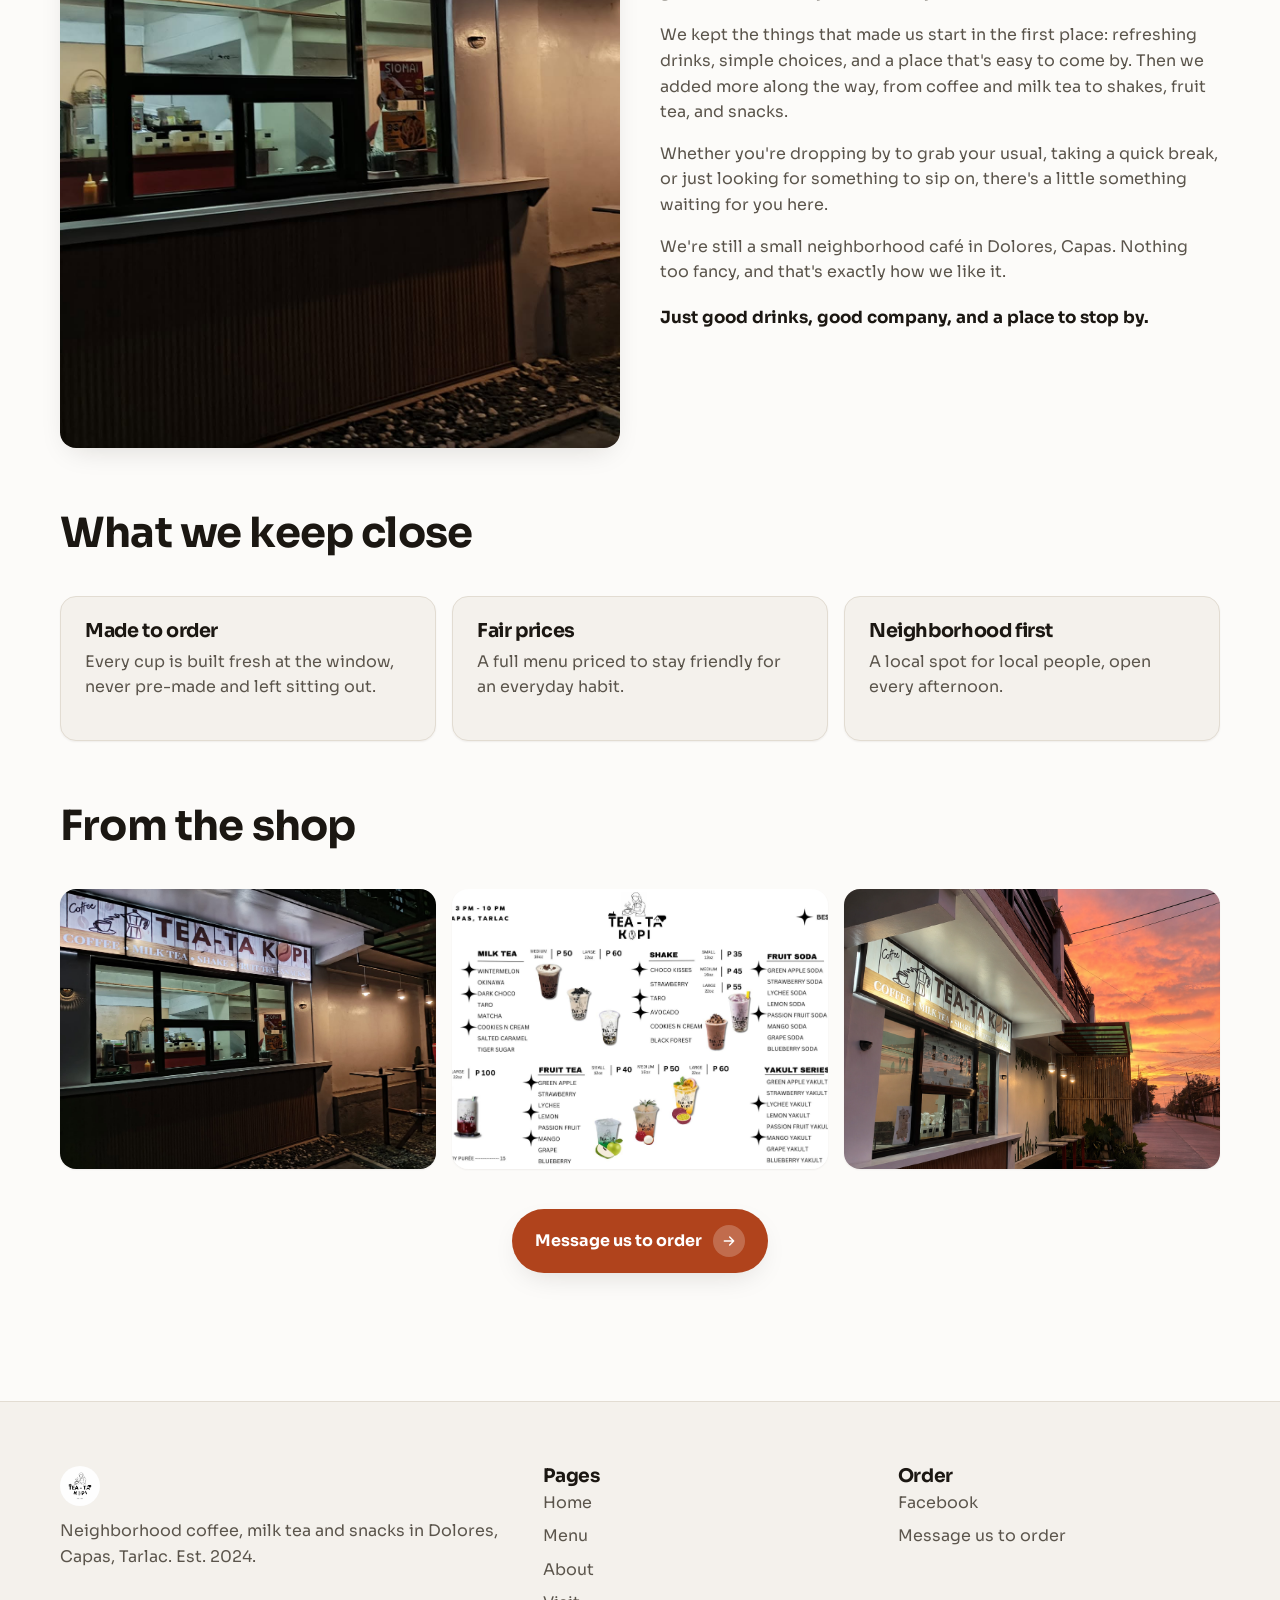
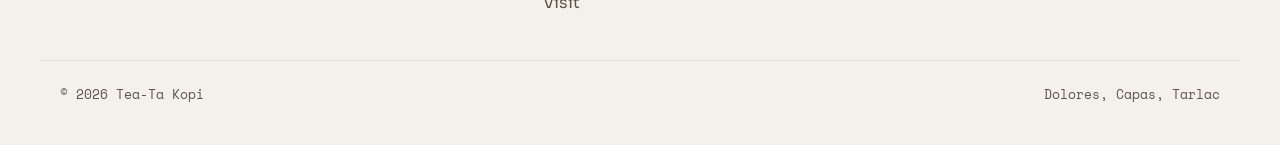
==== commit 258c5dbc: "audit: a11y type=button on toggles, real cart focus-trap (inert), trim dead code, authenticate copy," ====
--- a/about.html
+++ b/about.html
@@ -32,10 +32,10 @@
           Message us to order
           <span class="btn__icon" aria-hidden="true"><svg viewBox="0 0 24 24" width="16" height="16" fill="none" stroke="currentColor" stroke-width="2.2" stroke-linecap="round" stroke-linejoin="round"><path d="M5 12h14M13 6l6 6-6 6"/></svg></span>
         </a>
-        <button class="theme-toggle" id="theme-toggle" aria-label="Toggle light and dark mode">
+        <button class="theme-toggle" id="theme-toggle" type="button" aria-label="Toggle light and dark mode">
           <svg viewBox="0 0 24 24" fill="none" stroke="currentColor" stroke-width="2" stroke-linecap="round"><circle cx="12" cy="12" r="4"/><path d="M12 2v2M12 20v2M2 12h2M20 12h2M5 5l1.5 1.5M17.5 17.5L19 19M19 5l-1.5 1.5M6.5 17.5L5 19"/></svg>
         </button>
-        <button class="nav__toggle" id="nav-toggle" aria-label="Open menu" aria-expanded="false" aria-controls="nav-overlay"><span></span></button>
+        <button class="nav__toggle" id="nav-toggle" type="button" aria-label="Open menu" aria-expanded="false" aria-controls="nav-overlay"><span></span></button>
       </div>
     </nav>
   </div>
@@ -130,7 +130,7 @@
       <div><h3>Pages</h3><a href="index.html">Home</a><a href="menu.html">Menu</a><a href="about.html">About</a><a href="contact.html">Visit</a></div>
       <div><h3>Order</h3><a href="https://www.facebook.com/profile.php?id=61563817495458" target="_blank" rel="noopener">Facebook</a><a class="js-order" href="contact.html#order">Message us to order</a></div>
     </div>
-    <div class="container footer__bottom"><span>&copy; 2024 Tea-Ta Kopi</span><span>Dolores, Capas, Tarlac</span></div>
+    <div class="container footer__bottom"><span>&copy; 2026 Tea-Ta Kopi</span><span>Dolores, Capas, Tarlac</span></div>
   </footer>
 
   <script src="js/sound.js"></script>
--- a/css/style.css
+++ b/css/style.css
@@ -209,8 +209,22 @@
   cursor: pointer;
   border: 1px solid transparent;
   transition: transform var(--dur) var(--ease), background var(--dur) var(--ease), box-shadow var(--dur) var(--ease);
-  will-change: transform;
-}
+}
+.btn:active { transform: scale(0.98); }
+/* hover lift + icon nudge only on real pointers, so touch never gets a stuck state */
+@media (hover: hover) and (pointer: fine) {
+  .btn:hover {
+    transform: translateY(-2px);
+    box-shadow: 0 12px 28px -12px rgba(20, 14, 10, 0.55);
+    will-change: transform;
+  }
+  .btn--accent:hover { background: var(--accent-2); }
+}
+@media (hover: none) {
+  .btn:hover { transform: none; box-shadow: none; }
+  .btn:hover .btn__icon { transform: none; }
+}
+
 .btn .btn__icon {
   display: inline-flex;
   align-items: center;
@@ -221,19 +235,6 @@
   transition: transform var(--dur) var(--ease);
 }
 .btn:hover .btn__icon { transform: translate(2px, -1px); }
-.btn:active { transform: scale(0.98); }
-/* hover lift + icon nudge only on real pointers, so touch never gets a stuck state */
-@media (hover: hover) and (pointer: fine) {
-  .btn:hover {
-    transform: translateY(-2px);
-    box-shadow: 0 12px 28px -12px rgba(20, 14, 10, 0.55);
-  }
-  .btn--accent:hover { background: var(--accent-2); }
-}
-@media (hover: none) {
-  .btn:hover { transform: none; box-shadow: none; }
-  .btn:hover .btn__icon { transform: none; }
-}
 
 .btn--accent { background: var(--accent); color: var(--accent-ink); box-shadow: var(--shadow-md); }
 .btn--accent:hover { background: var(--accent-2); }
@@ -414,7 +415,6 @@
   outline-offset: 2px;
   border-radius: 6px;
 }
-html { scroll-behavior: smooth; }
 @media (prefers-reduced-motion: reduce) {
   .ttk-toast { transition: opacity 0.2s ease; transform: none !important; }
   .ttk-toast.is-visible { transform: none !important; }
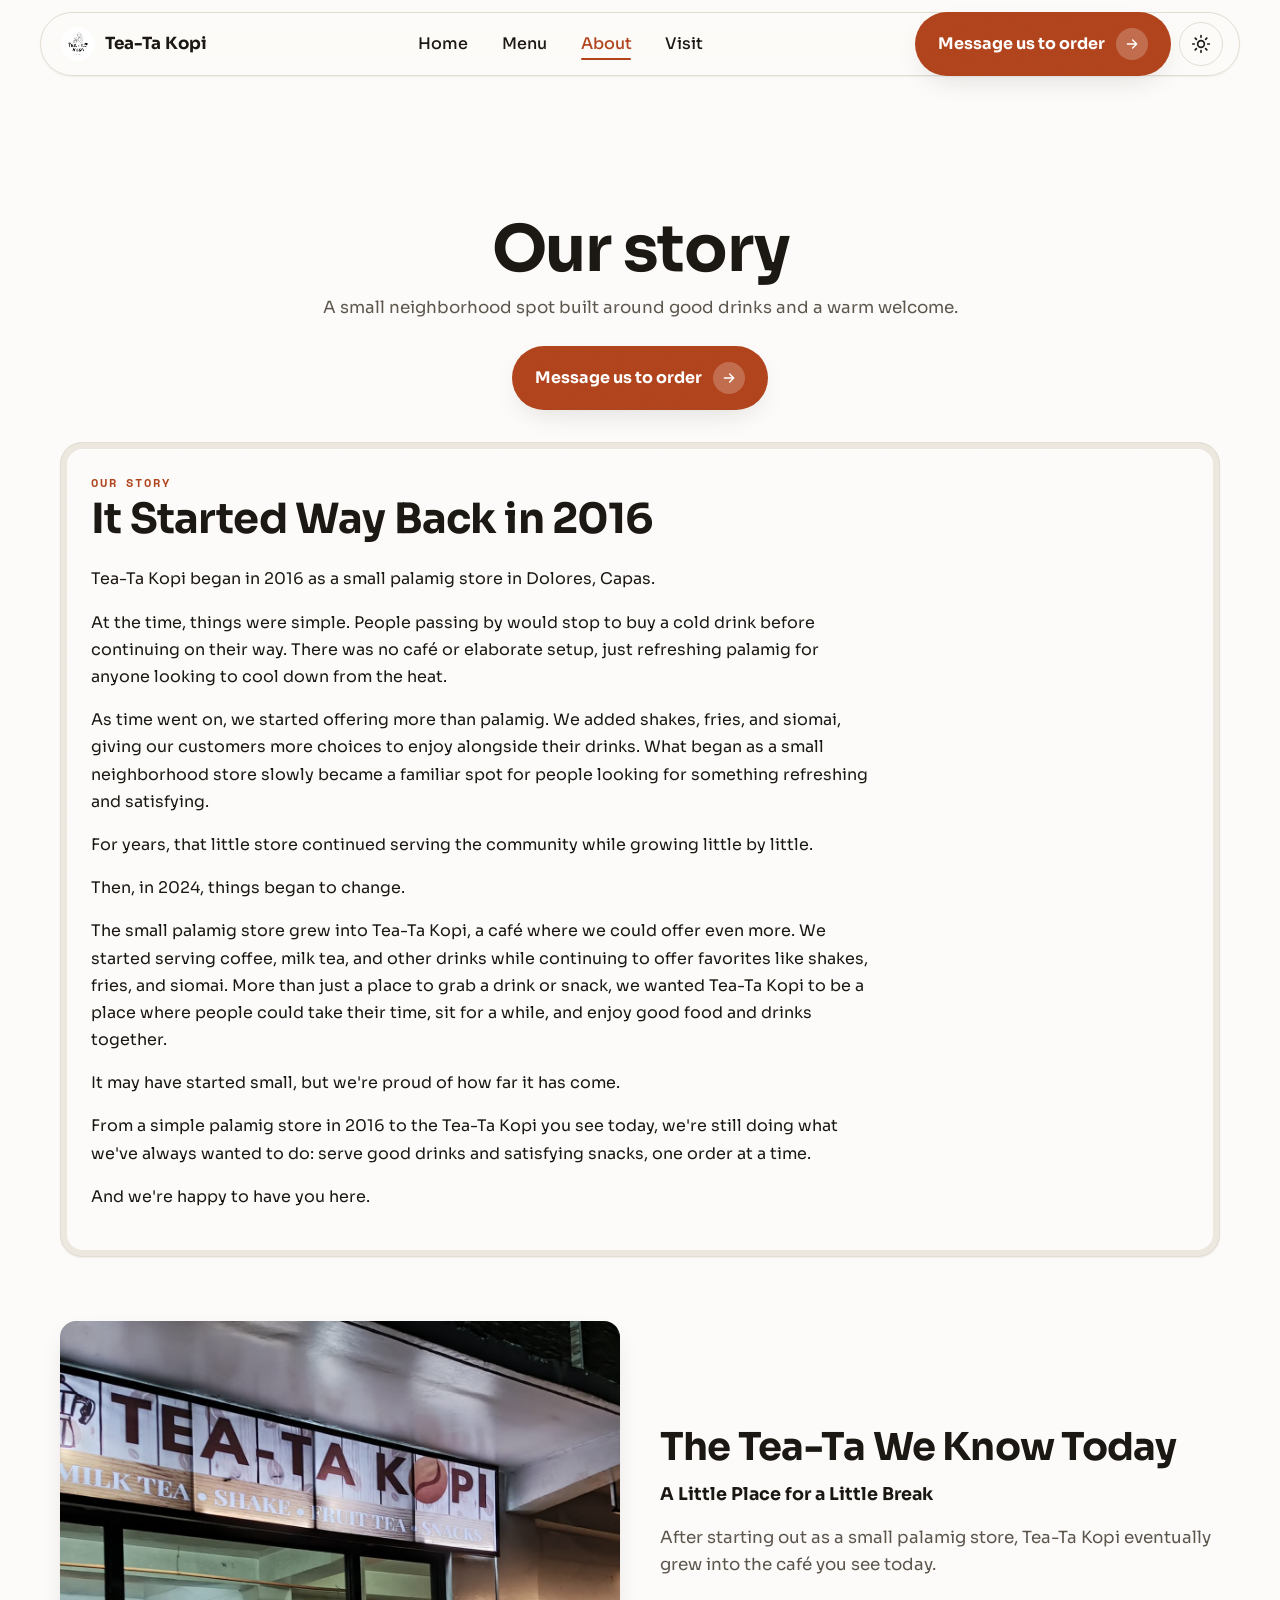
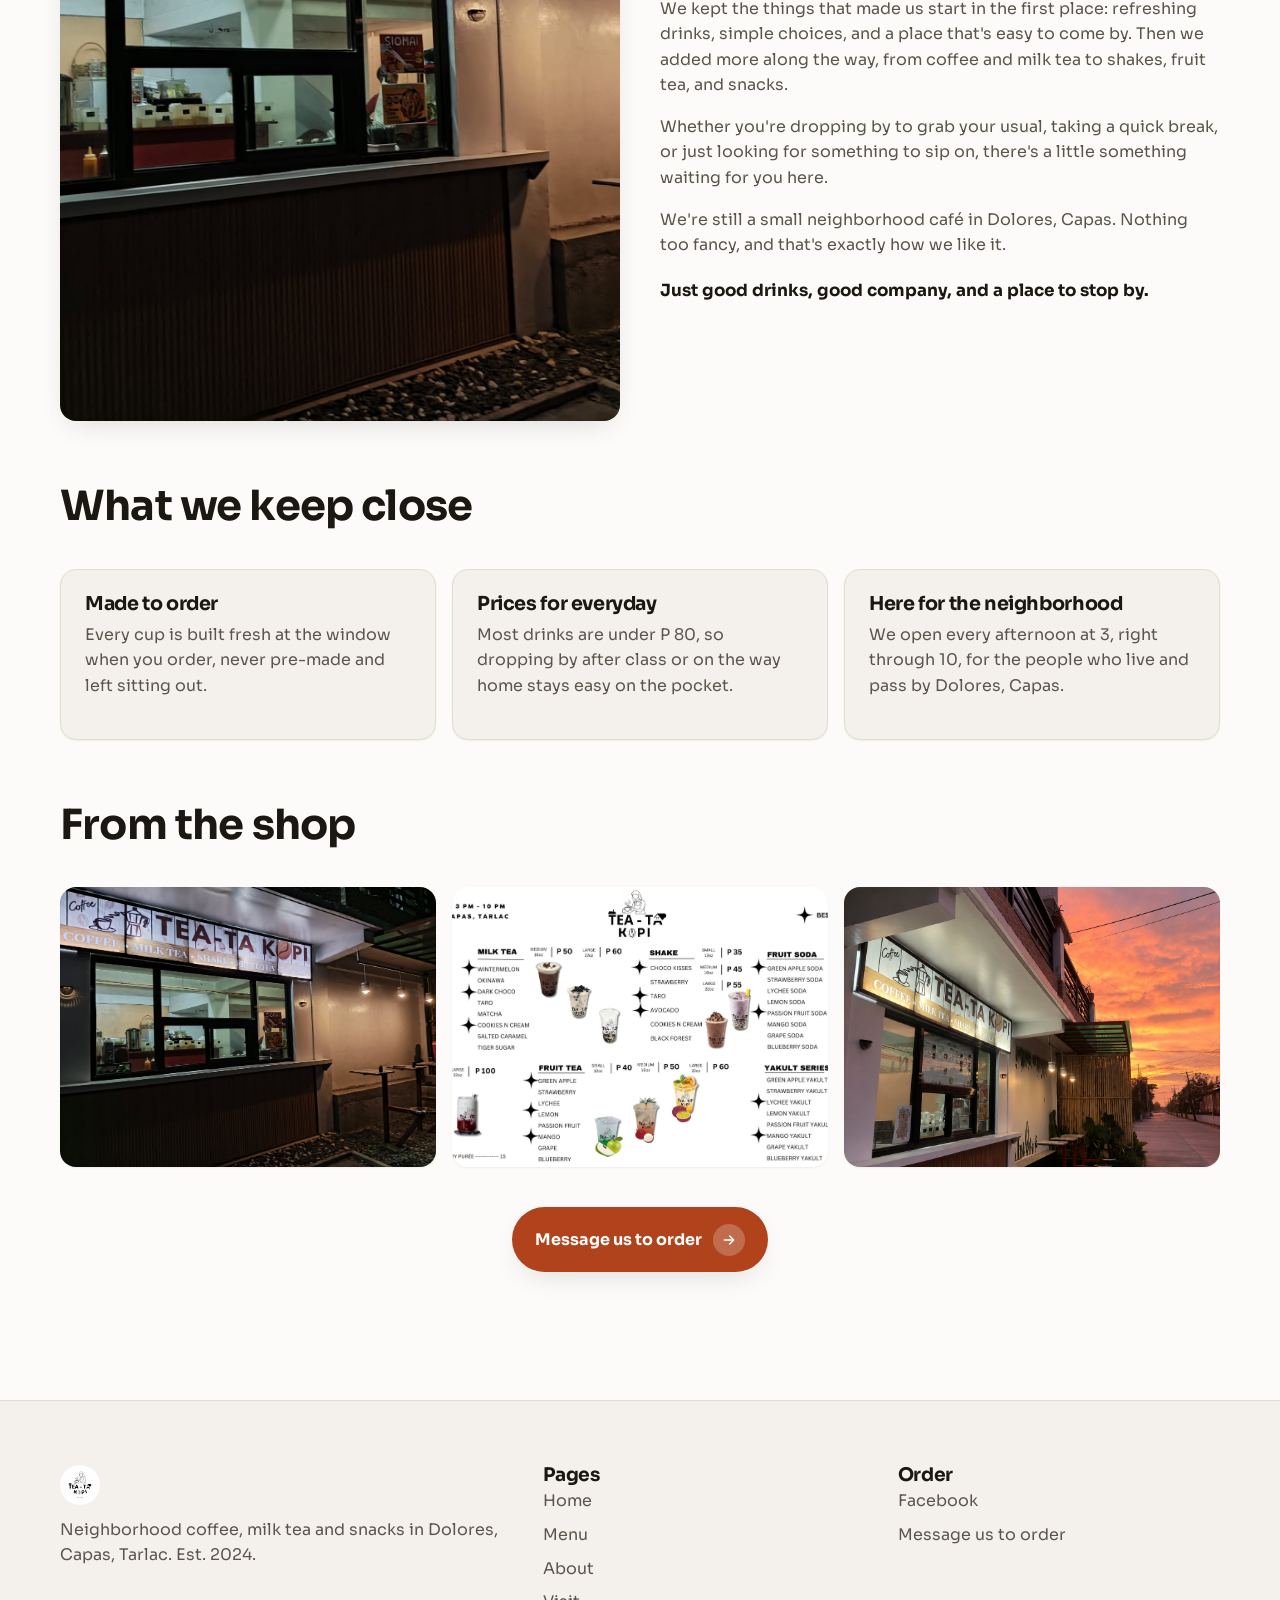
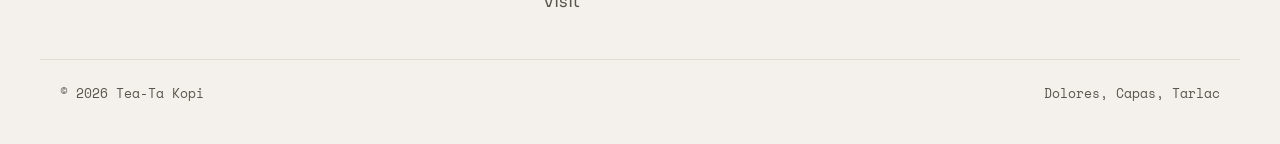
==== commit 7deeb53c: "content pass: cohesive cross-page story, remove invented name etymology, beautify copy, drop dead CS" ====
--- a/about.html
+++ b/about.html
@@ -49,8 +49,8 @@
 
   <main id="main">
     <section class="menu-hero container">
-      <h1 data-reveal>Our story</h1>
-      <p class="lede" style="margin:0.75rem auto 0;" data-reveal>A small neighborhood spot in Dolores, Capas, built around good drinks and a warm welcome.</p>
+    <h1 data-reveal>Our story</h1>
+    <p class="lede" style="margin:0.75rem auto 0;" data-reveal>A small neighborhood spot built around good drinks and a warm welcome.</p>
       <div style="margin-top:1.5rem;" data-reveal>
         <a class="btn btn--accent js-order" href="contact.html#order">Message us to order
           <span class="btn__icon" aria-hidden="true"><svg viewBox="0 0 24 24" width="16" height="16" fill="none" stroke="currentColor" stroke-width="2.2" stroke-linecap="round" stroke-linejoin="round"><path d="M5 12h14M13 6l6 6-6 6"/></svg></span>
@@ -96,9 +96,9 @@
       <section style="margin-top:var(--space-5);" data-reveal>
         <div class="head"><h2>What we keep close</h2></div>
         <div class="values">
-          <div class="card"><h3 style="font-size:1.2rem;">Made to order</h3><p style="color:var(--ink-soft);margin-top:0.5rem;">Every cup is built fresh at the window, never pre-made and left sitting out.</p></div>
-          <div class="card"><h3 style="font-size:1.2rem;">Fair prices</h3><p style="color:var(--ink-soft);margin-top:0.5rem;">A full menu priced to stay friendly for an everyday habit.</p></div>
-          <div class="card"><h3 style="font-size:1.2rem;">Neighborhood first</h3><p style="color:var(--ink-soft);margin-top:0.5rem;">A local spot for local people, open every afternoon.</p></div>
+          <div class="card"><h3 style="font-size:1.2rem;">Made to order</h3><p style="color:var(--ink-soft);margin-top:0.5rem;">Every cup is built fresh at the window when you order, never pre-made and left sitting out.</p></div>
+          <div class="card"><h3 style="font-size:1.2rem;">Prices for everyday</h3><p style="color:var(--ink-soft);margin-top:0.5rem;">Most drinks are under P 80, so dropping by after class or on the way home stays easy on the pocket.</p></div>
+          <div class="card"><h3 style="font-size:1.2rem;">Here for the neighborhood</h3><p style="color:var(--ink-soft);margin-top:0.5rem;">We open every afternoon at 3, right through 10, for the people who live and pass by Dolores, Capas.</p></div>
         </div>
       </section>
 
--- a/css/pages.css
+++ b/css/pages.css
@@ -29,14 +29,6 @@
     linear-gradient(to top, rgba(21,17,12,0.82) 0%, rgba(21,17,12,0.35) 45%, rgba(21,17,12,0.15) 100%);
 }
 .hero__inner { padding: 6vh 0 7vh; width: 100%; }
-.hero__eyebrow {
-  color: #F3D9C7;
-  font-family: var(--font-mono);
-  letter-spacing: 0.2em;
-  text-transform: uppercase;
-  font-size: 0.75rem;
-  font-weight: 700;
-}
 .hero h1 {
   color: #FCFBF9;
   font-size: clamp(2.6rem, 7vw, 5rem);
@@ -61,7 +53,6 @@
 /* ---------- Section heading block ---------- */
 .head { max-width: 60ch; margin-bottom: var(--space-4); }
 .head h2 { font-size: clamp(1.7rem, 4vw, 2.6rem); margin: 0.4rem 0 0.5rem; }
-.head--center { margin-left: auto; margin-right: auto; text-align: center; }
 
 /* ---------- BENTO (gapless, grid-flow-dense) ---------- */
 .bento {
@@ -80,22 +71,7 @@
   background: var(--surface);
 }
 .bento__cell--img img { width: 100%; height: 100%; object-fit: cover; }
-.bento__cell--wide {
-  grid-column: span 4;
-  padding: 0;
-  position: relative;
-  overflow: hidden;
-}
-.bento__cell--wide img { width: 100%; height: 240px; object-fit: cover; }
-.bento__cell--wide .bento__cta {
-  position: absolute;
-  inset: 0;
-  display: flex;
-  align-items: center;
-  justify-content: center;
-  background: linear-gradient(to right, rgba(21,17,12,0.5), rgba(21,17,12,0.2));
-}
-
+.bento > .card { /* best-seller cards drop into the grid naturally */ }
 /* best-seller drink card */
 .bs { display: flex; flex-direction: column; justify-content: space-between; }
 .bs__name { font-family: var(--font-display); font-weight: 700; font-size: 1.15rem; line-height: 1.15; overflow-wrap: break-word; }
@@ -248,11 +224,6 @@
 .gallery figure { margin: 0; border-radius: var(--r-card); overflow: hidden; box-shadow: var(--shadow-sm); }
 .gallery img { width: 100%; height: 280px; object-fit: cover; }
 .values { display: grid; grid-template-columns: repeat(3, 1fr); gap: 1rem; margin-top: var(--space-4); }
-.logo-meaning {
-  display: grid; grid-template-columns: auto 1fr; gap: 1.5rem; align-items: center;
-  margin-top: var(--space-4);
-}
-.logo-meaning img { width: 110px; height: 110px; border-radius: 50%; background: var(--bg); border: 1px solid var(--line); padding: 0.8rem; }
 
 /* Origin story */
 .story__eyebrow {
@@ -551,9 +522,6 @@
 
 /* Card hover-lift (pointer devices only, so phones never stick) */
 @media (hover: hover) and (pointer: fine) {
-  .bs, .item, .card, .value {
-    transition: transform 0.45s var(--ease), box-shadow 0.45s var(--ease);
-  }
   .bs:hover, .item:hover, .card:hover {
     transform: translateY(-4px);
     box-shadow: var(--shadow-md);
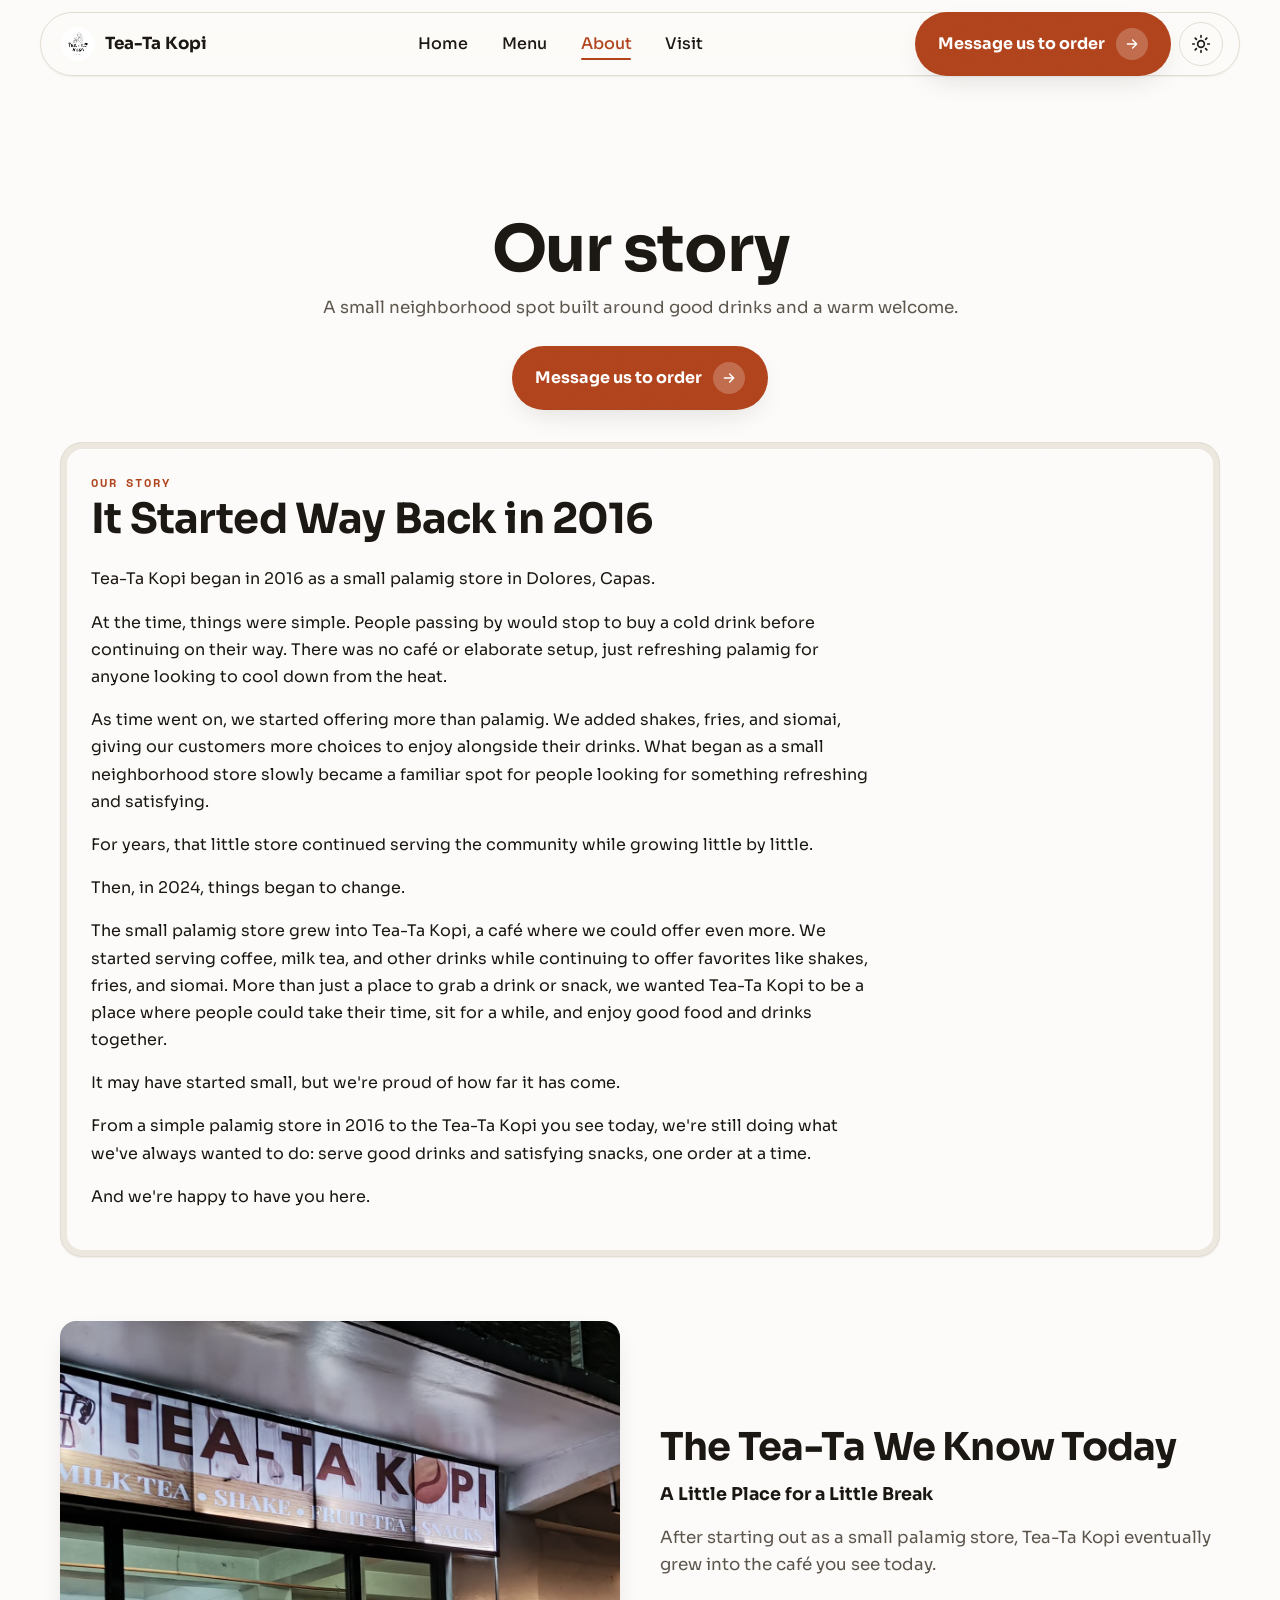
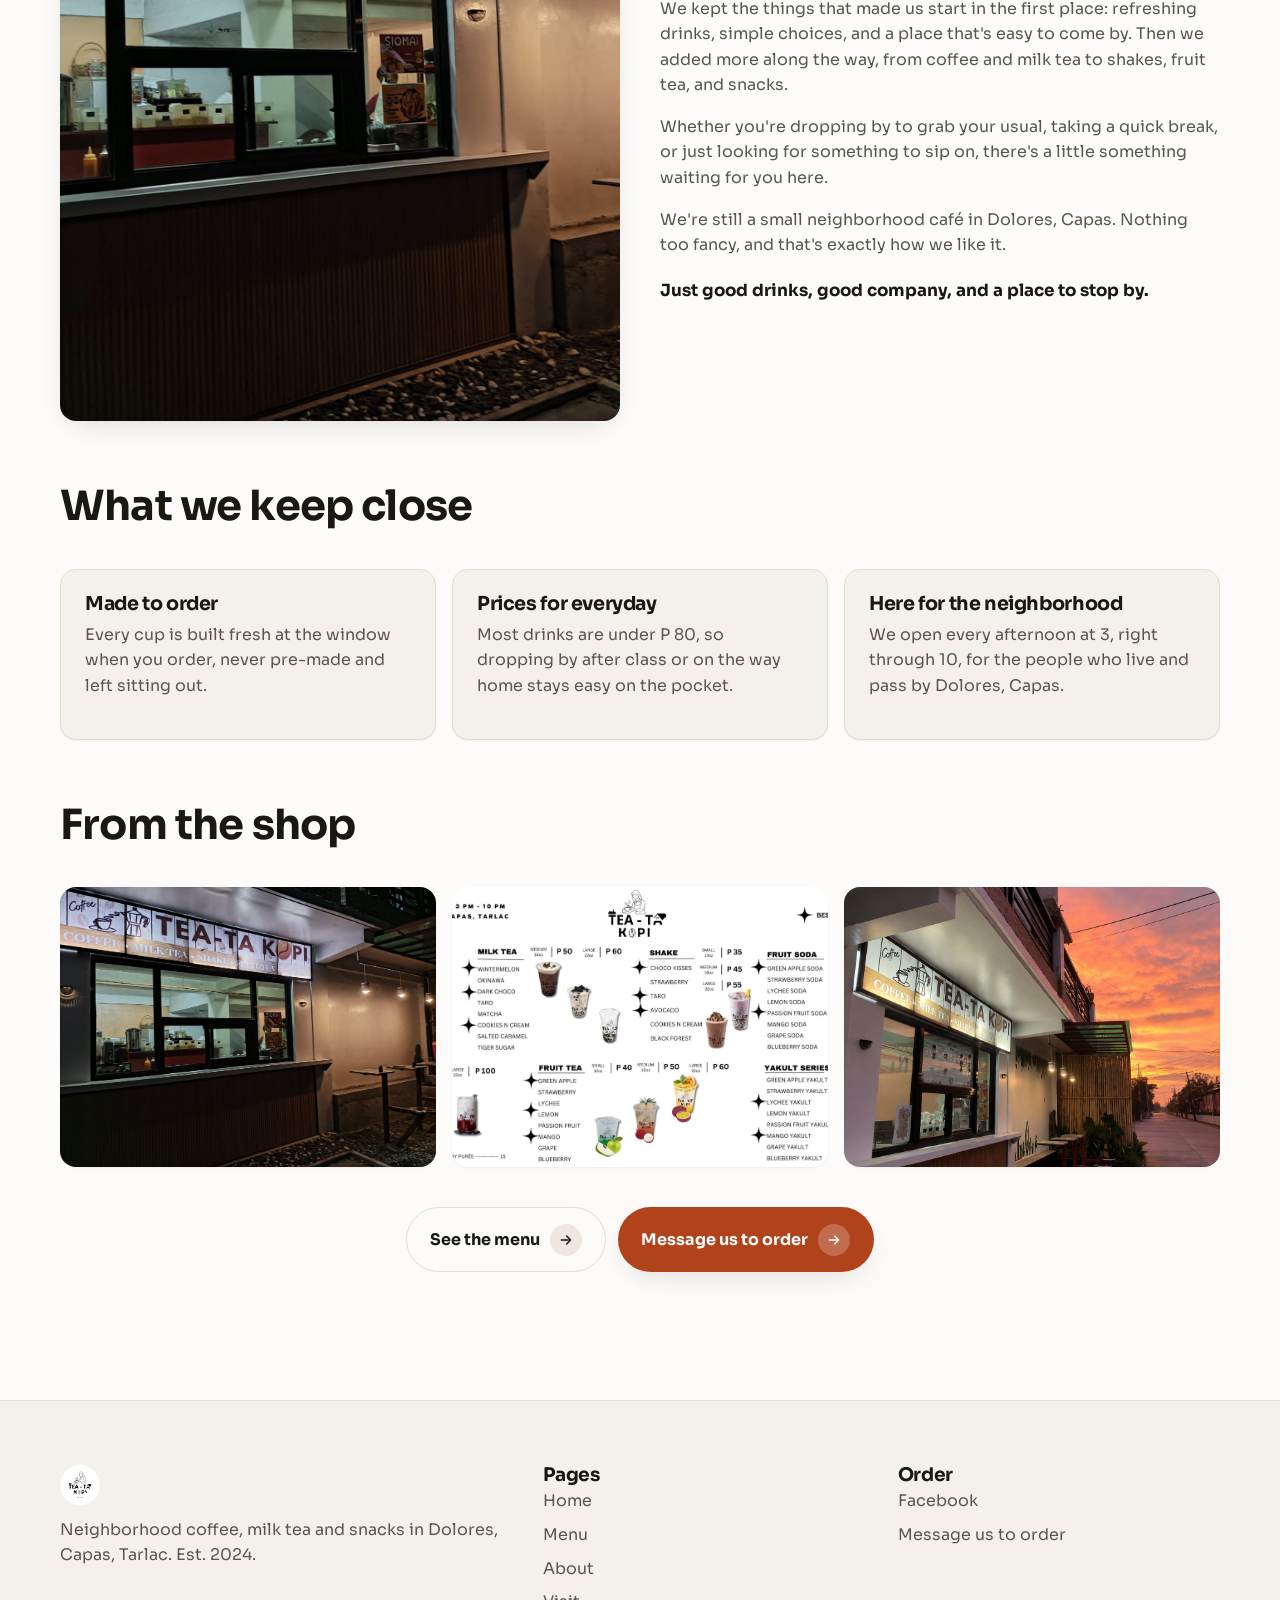
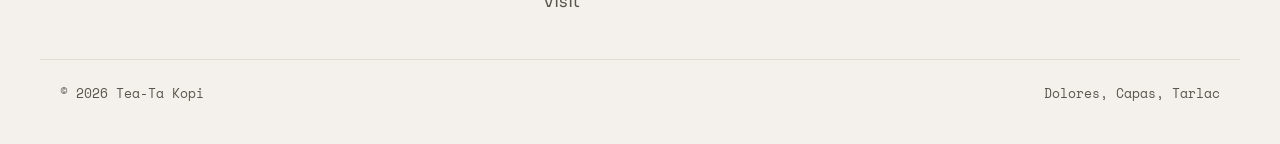
==== commit a92e73c4: "about page: add See-the-menu link so all four pages interconnect (story/visit/menu triangle closed)" ====
--- a/about.html
+++ b/about.html
@@ -112,7 +112,11 @@
         </div>
       </section>
 
-      <div style="text-align:center;margin-top:var(--space-4);" data-reveal>
+      <div style="display:flex;flex-wrap:wrap;gap:0.75rem;justify-content:center;margin-top:var(--space-4);" data-reveal>
+        <a class="btn btn--ghost" href="menu.html">
+          See the menu
+          <span class="btn__icon" aria-hidden="true"><svg viewBox="0 0 24 24" width="16" height="16" fill="none" stroke="currentColor" stroke-width="2.2" stroke-linecap="round" stroke-linejoin="round"><path d="M5 12h14M13 6l6 6-6 6"/></svg></span>
+        </a>
         <a class="btn btn--accent js-order" href="contact.html#order">
           Message us to order
           <span class="btn__icon" aria-hidden="true"><svg viewBox="0 0 24 24" width="16" height="16" fill="none" stroke="currentColor" stroke-width="2.2" stroke-linecap="round" stroke-linejoin="round"><path d="M5 12h14M13 6l6 6-6 6"/></svg></span>
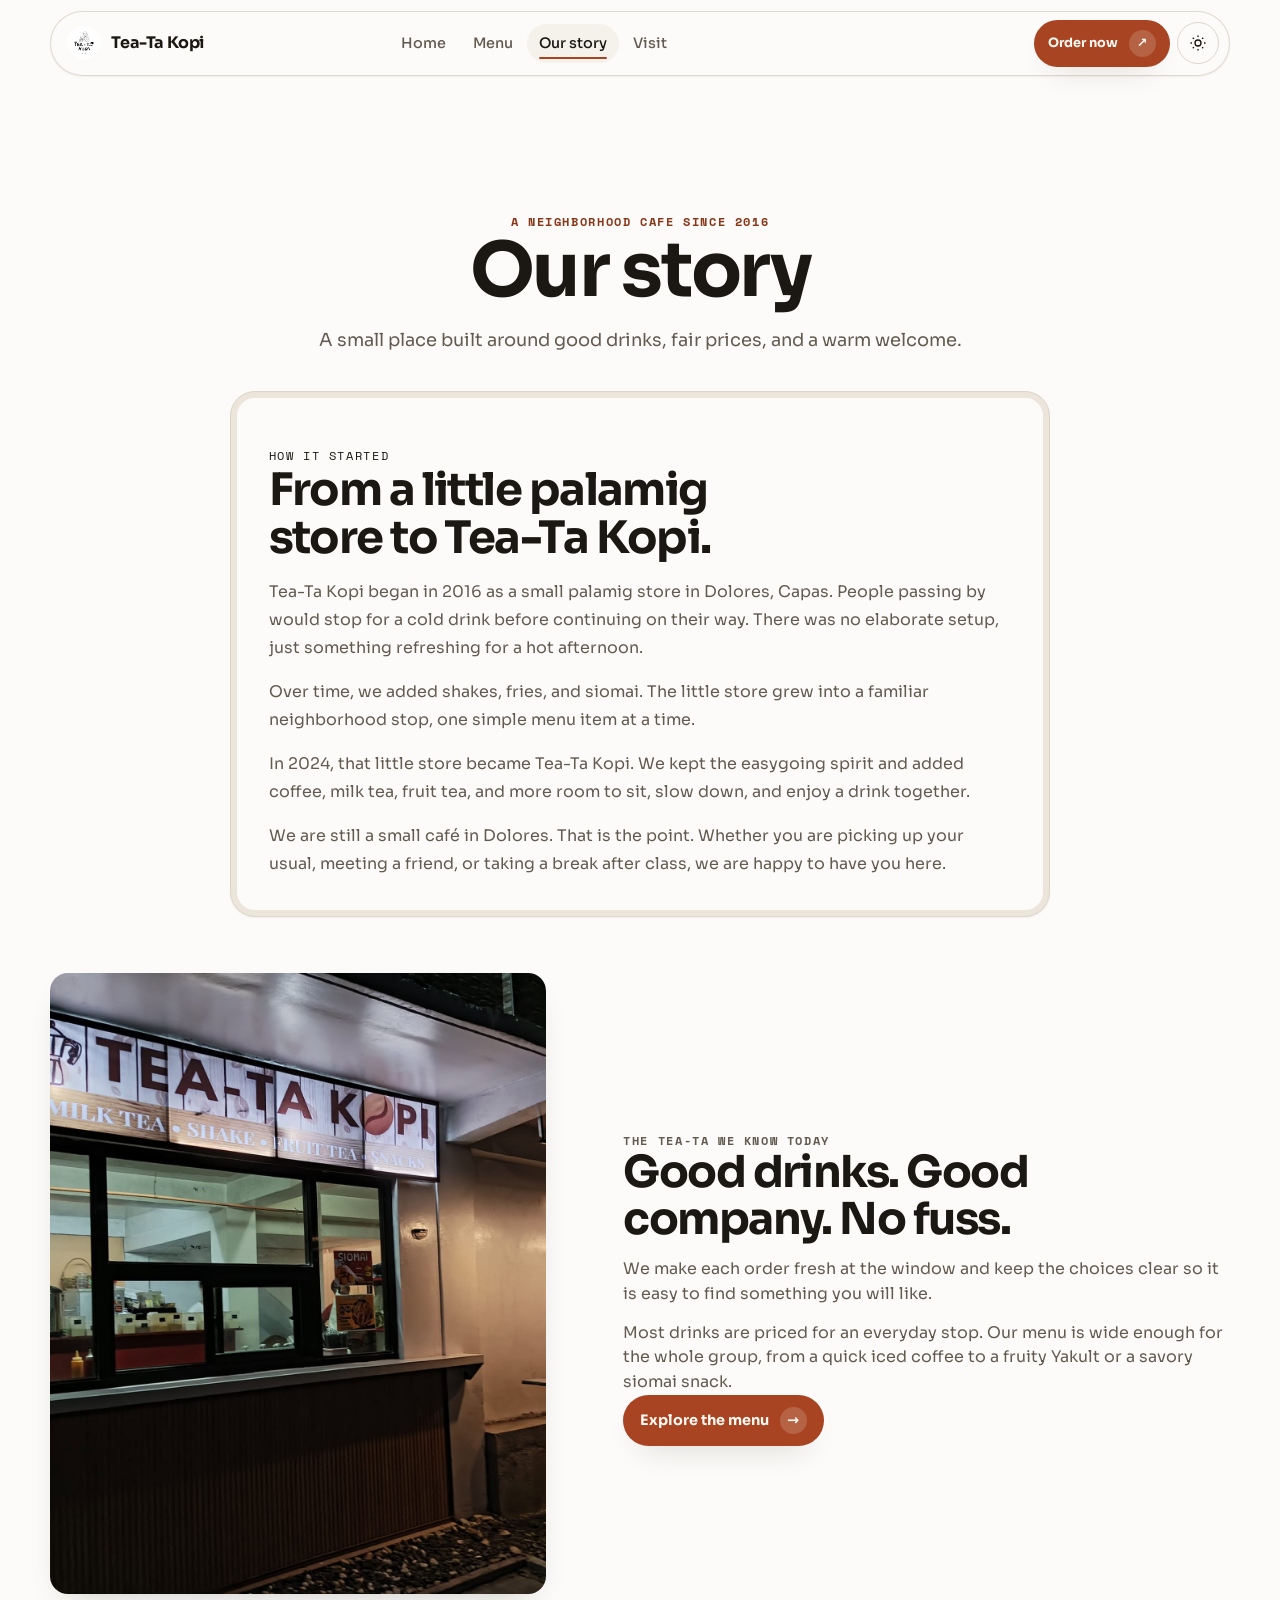
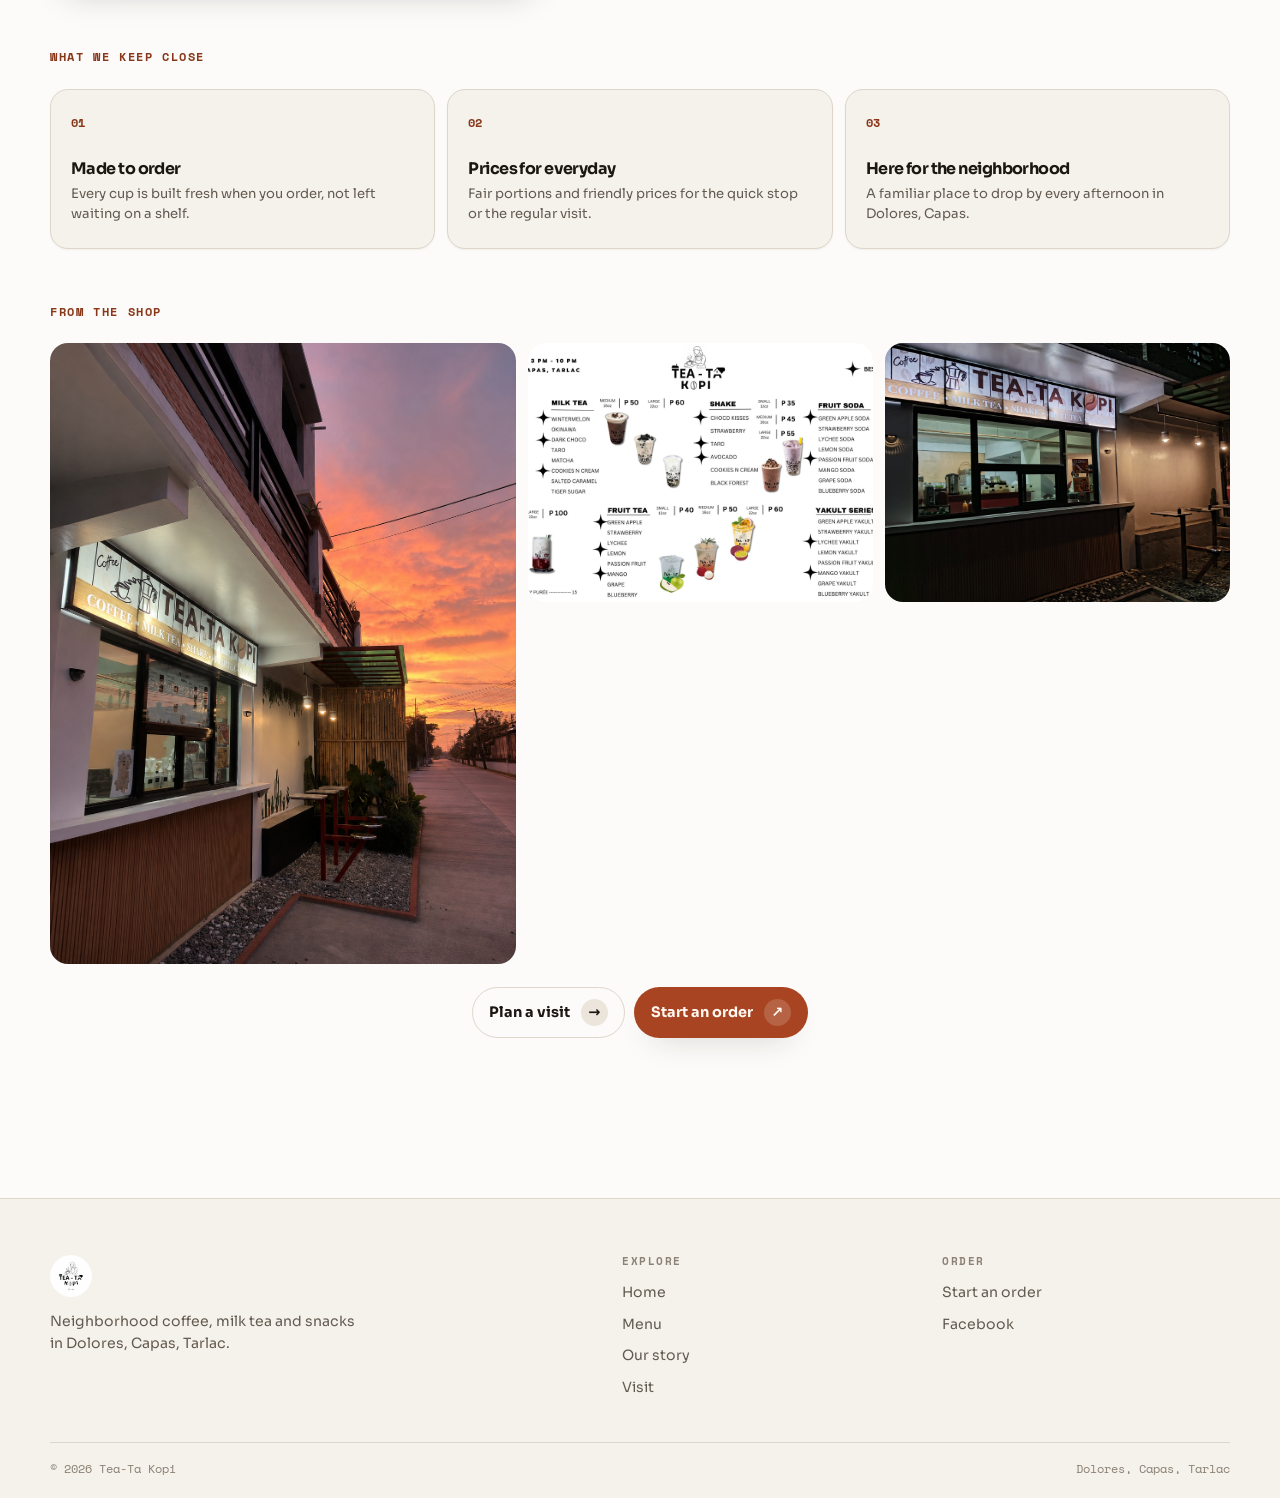
==== commit ae44c1bc: "Upgrade cafe ordering journey and design system Co-authored-by: arena-agent <297053741+arena-agent@u" ====
--- a/about.html
+++ b/about.html
@@ -3,10 +3,10 @@
 <head>
   <meta charset="UTF-8" />
   <meta name="viewport" content="width=device-width, initial-scale=1" />
-<link rel="icon" href="data:image/svg+xml,%3Csvg xmlns='http://www.w3.org/2000/svg' viewBox='0 0 32 32'%3E%3Crect width='32' height='32' rx='8' fill='%2315110C'/%3E%3Cellipse cx='16' cy='16' rx='7' ry='10' fill='%23D9744E' transform='rotate(-20 16 16)'/%3E%3Cpath d='M16 7 Q16 16 16 25' stroke='%2315110C' stroke-width='1.6' fill='none'/%3E%3C/svg%3E" />
-  <title>About - Tea-Ta Kopi | Our Story</title>
-  <meta name="description" content="The story behind Tea-Ta Kopi, a neighborhood coffee and milk tea spot in Dolores, Capas, Tarlac, serving the community since 2024." />
-  <meta name="theme-color" content="#B0431C" />
+  <title>Our story | Tea-Ta Kopi</title>
+  <meta name="description" content="The story of Tea-Ta Kopi, from a small palamig store in 2016 to a neighborhood cafe in Dolores, Capas, Tarlac." />
+  <meta name="theme-color" content="#a84422" />
+  <link rel="icon" href="data:image/svg+xml,%3Csvg xmlns='http://www.w3.org/2000/svg' viewBox='0 0 32 32'%3E%3Crect width='32' height='32' rx='8' fill='%2317110d'/%3E%3Cellipse cx='16' cy='16' rx='7' ry='10' fill='%23e08057' transform='rotate(-20 16 16)'/%3E%3Cpath d='M16 7 Q16 16 16 25' stroke='%2317110d' stroke-width='1.6' fill='none'/%3E%3C/svg%3E" />
   <link rel="manifest" href="manifest.webmanifest" />
   <link rel="stylesheet" href="css/tokens.css" />
   <link rel="stylesheet" href="css/style.css" />
@@ -14,131 +14,21 @@
 </head>
 <body>
   <a class="skip-link" href="#main">Skip to content</a>
-
-  <div class="nav-wrap">
-    <nav class="nav" aria-label="Primary">
-      <a class="nav__brand" href="index.html">
-        <img src="assets/logo-lineart.png" alt="Tea-Ta Kopi logo" width="34" height="34" />
-        <span>Tea-Ta Kopi</span>
-      </a>
-      <div class="nav__links">
-        <a href="index.html">Home</a>
-        <a href="menu.html">Menu</a>
-        <a href="about.html" class="is-active">About</a>
-        <a href="contact.html">Visit</a>
-      </div>
-      <div class="nav__right">
-        <a class="btn btn--accent js-order" href="contact.html#order">
-          Message us to order
-          <span class="btn__icon" aria-hidden="true"><svg viewBox="0 0 24 24" width="16" height="16" fill="none" stroke="currentColor" stroke-width="2.2" stroke-linecap="round" stroke-linejoin="round"><path d="M5 12h14M13 6l6 6-6 6"/></svg></span>
-        </a>
-        <button class="theme-toggle" id="theme-toggle" type="button" aria-label="Toggle light and dark mode">
-          <svg viewBox="0 0 24 24" fill="none" stroke="currentColor" stroke-width="2" stroke-linecap="round"><circle cx="12" cy="12" r="4"/><path d="M12 2v2M12 20v2M2 12h2M20 12h2M5 5l1.5 1.5M17.5 17.5L19 19M19 5l-1.5 1.5M6.5 17.5L5 19"/></svg>
-        </button>
-        <button class="nav__toggle" id="nav-toggle" type="button" aria-label="Open menu" aria-expanded="false" aria-controls="nav-overlay"><span></span></button>
-      </div>
-    </nav>
-  </div>
-  <div class="nav__overlay" id="nav-overlay">
-    <a href="index.html">Home</a>
-    <a href="menu.html">Menu</a>
-    <a href="about.html">About</a>
-    <a href="contact.html">Visit</a>
-    <a class="btn btn--accent js-order" href="contact.html#order" style="align-self:flex-start;margin-top:1rem;">Message us to order<span class="btn__icon" aria-hidden="true"><svg viewBox="0 0 24 24" width="16" height="16" fill="none" stroke="currentColor" stroke-width="2.2" stroke-linecap="round" stroke-linejoin="round"><path d="M5 12h14M13 6l6 6-6 6"/></svg></span></a>
-  </div>
+  <div class="site-header-wrap"><header class="site-header"><a class="site-brand" href="index.html" aria-label="Tea-Ta Kopi home"><img src="assets/logo-lineart.png" alt="" width="34" height="34" /><span>Tea-Ta Kopi</span></a><nav class="site-nav" aria-label="Primary navigation"><a href="index.html">Home</a><a href="menu.html">Menu</a><a href="about.html" class="is-active" aria-current="page">Our story</a><a href="contact.html">Visit</a></nav><div class="header-actions"><a class="btn btn--accent btn--small header-order js-order" href="menu.html">Order now <span class="btn__icon" aria-hidden="true">&#8599;</span></a><button class="icon-button" id="theme-toggle" type="button" aria-label="Switch to dark mode" title="Switch theme"><svg class="theme-icon theme-icon--sun" viewBox="0 0 24 24" fill="none" stroke="currentColor" stroke-width="1.8" aria-hidden="true"><circle cx="12" cy="12" r="4"/><path d="M12 2v2M12 20v2M2 12h2M20 12h2M5 5l1.5 1.5M17.5 17.5L19 19M19 5l-1.5 1.5M6.5 17.5L5 19"/></svg></button><button class="nav-toggle" id="nav-toggle" type="button" aria-label="Open navigation" aria-expanded="false" aria-controls="mobile-nav"><span></span></button></div></header></div>
+  <nav class="mobile-nav" id="mobile-nav" aria-label="Mobile navigation" aria-hidden="true"><a href="index.html">Home</a><a href="menu.html">Menu</a><a href="about.html" class="is-active" aria-current="page">Our story</a><a href="contact.html">Visit</a><a class="btn btn--accent js-order" href="menu.html">Order now <span class="btn__icon" aria-hidden="true">&#8599;</span></a></nav>
 
   <main id="main">
-    <section class="menu-hero container">
-    <h1 data-reveal>Our story</h1>
-    <p class="lede" style="margin:0.75rem auto 0;" data-reveal>A small neighborhood spot built around good drinks and a warm welcome.</p>
-      <div style="margin-top:1.5rem;" data-reveal>
-        <a class="btn btn--accent js-order" href="contact.html#order">Message us to order
-          <span class="btn__icon" aria-hidden="true"><svg viewBox="0 0 24 24" width="16" height="16" fill="none" stroke="currentColor" stroke-width="2.2" stroke-linecap="round" stroke-linejoin="round"><path d="M5 12h14M13 6l6 6-6 6"/></svg></span>
-        </a>
-      </div>
-    </section>
-
-    <div class="container" style="padding-bottom:var(--space-5);">
-      <!-- Origin story -->
-      <section class="bezel" data-reveal>
-        <div class="bezel__core story">
-          <p class="story__eyebrow">Our story</p>
-          <h2 style="font-size:clamp(1.7rem,4vw,2.6rem);margin:0.3rem 0 1.5rem;">It Started Way Back in 2016</h2>
-          <p>Tea-Ta Kopi began in 2016 as a small palamig store in Dolores, Capas.</p>
-          <p>At the time, things were simple. People passing by would stop to buy a cold drink before continuing on their way. There was no café or elaborate setup, just refreshing palamig for anyone looking to cool down from the heat.</p>
-          <p>As time went on, we started offering more than palamig. We added shakes, fries, and siomai, giving our customers more choices to enjoy alongside their drinks. What began as a small neighborhood store slowly became a familiar spot for people looking for something refreshing and satisfying.</p>
-          <p>For years, that little store continued serving the community while growing little by little.</p>
-          <p>Then, in 2024, things began to change.</p>
-          <p>The small palamig store grew into Tea-Ta Kopi, a café where we could offer even more. We started serving coffee, milk tea, and other drinks while continuing to offer favorites like shakes, fries, and siomai. More than just a place to grab a drink or snack, we wanted Tea-Ta Kopi to be a place where people could take their time, sit for a while, and enjoy good food and drinks together.</p>
-          <p>It may have started small, but we're proud of how far it has come.</p>
-          <p>From a simple palamig store in 2016 to the Tea-Ta Kopi you see today, we're still doing what we've always wanted to do: serve good drinks and satisfying snacks, one order at a time.</p>
-          <p>And we're happy to have you here.</p>
-        </div>
-      </section>
-
-      <!-- Story split -->
-      <section class="split" style="margin-top:var(--space-5);" data-reveal>
-        <div class="split__media">
-          <img src="assets/storefront-night.jpg" alt="Tea-Ta Kopi storefront and seating at night" width="800" height="1000" />
-        </div>
-        <div>
-          <h2 style="font-size:clamp(1.6rem,3.5vw,2.4rem);margin:0.4rem 0 0.8rem;">The Tea-Ta We Know Today</h2>
-          <p style="font-weight:700;font-size:1.1rem;margin:0 0 1rem;">A Little Place for a Little Break</p>
-          <p class="lede">After starting out as a small palamig store, Tea-Ta Kopi eventually grew into the café you see today.</p>
-          <p style="margin-top:1rem;color:var(--ink-soft);">We kept the things that made us start in the first place: refreshing drinks, simple choices, and a place that's easy to come by. Then we added more along the way, from coffee and milk tea to shakes, fruit tea, and snacks.</p>
-          <p style="margin-top:1rem;color:var(--ink-soft);">Whether you're dropping by to grab your usual, taking a quick break, or just looking for something to sip on, there's a little something waiting for you here.</p>
-          <p style="margin-top:1rem;color:var(--ink-soft);">We're still a small neighborhood café in Dolores, Capas. Nothing too fancy, and that's exactly how we like it.</p>
-          <p style="margin-top:1.25rem;font-weight:700;font-size:1.05rem;">Just good drinks, good company, and a place to stop by.</p>
-        </div>
-      </section>
-
-      <!-- Values -->
-      <section style="margin-top:var(--space-5);" data-reveal>
-        <div class="head"><h2>What we keep close</h2></div>
-        <div class="values">
-          <div class="card"><h3 style="font-size:1.2rem;">Made to order</h3><p style="color:var(--ink-soft);margin-top:0.5rem;">Every cup is built fresh at the window when you order, never pre-made and left sitting out.</p></div>
-          <div class="card"><h3 style="font-size:1.2rem;">Prices for everyday</h3><p style="color:var(--ink-soft);margin-top:0.5rem;">Most drinks are under P 80, so dropping by after class or on the way home stays easy on the pocket.</p></div>
-          <div class="card"><h3 style="font-size:1.2rem;">Here for the neighborhood</h3><p style="color:var(--ink-soft);margin-top:0.5rem;">We open every afternoon at 3, right through 10, for the people who live and pass by Dolores, Capas.</p></div>
-        </div>
-      </section>
-
-      <!-- Gallery (real photos) -->
-      <section style="margin-top:var(--space-5);" data-reveal>
-        <div class="head"><h2>From the shop</h2></div>
-        <div class="gallery">
-          <figure><img src="assets/storefront-night.jpg" alt="Tea-Ta Kopi lit storefront at night" width="600" height="280" /></figure>
-          <figure><img src="assets/menu-board.jpg" alt="Tea-Ta Kopi drink menu board" width="600" height="280" /></figure>
-          <figure><img src="assets/storefront-dusk.png" alt="Tea-Ta Kopi storefront at dusk with the TEA-TA KOPI sign lit against the sunset" width="600" height="280" /></figure>
-        </div>
-      </section>
-
-      <div style="display:flex;flex-wrap:wrap;gap:0.75rem;justify-content:center;margin-top:var(--space-4);" data-reveal>
-        <a class="btn btn--ghost" href="menu.html">
-          See the menu
-          <span class="btn__icon" aria-hidden="true"><svg viewBox="0 0 24 24" width="16" height="16" fill="none" stroke="currentColor" stroke-width="2.2" stroke-linecap="round" stroke-linejoin="round"><path d="M5 12h14M13 6l6 6-6 6"/></svg></span>
-        </a>
-        <a class="btn btn--accent js-order" href="contact.html#order">
-          Message us to order
-          <span class="btn__icon" aria-hidden="true"><svg viewBox="0 0 24 24" width="16" height="16" fill="none" stroke="currentColor" stroke-width="2.2" stroke-linecap="round" stroke-linejoin="round"><path d="M5 12h14M13 6l6 6-6 6"/></svg></span>
-        </a>
-      </div>
+    <section class="page-intro container"><p class="eyebrow" data-reveal>A neighborhood cafe since 2016</p><h1 data-reveal>Our story</h1><p class="lede" data-reveal>A small place built around good drinks, fair prices, and a warm welcome.</p></section>
+    <div class="about-shell container">
+      <section class="bezel story-panel" data-reveal><div class="bezel__core"><p class="eyebrow">How it started</p><h2>From a little palamig store to Tea-Ta Kopi.</h2><p>Tea-Ta Kopi began in 2016 as a small palamig store in Dolores, Capas. People passing by would stop for a cold drink before continuing on their way. There was no elaborate setup, just something refreshing for a hot afternoon.</p><p>Over time, we added shakes, fries, and siomai. The little store grew into a familiar neighborhood stop, one simple menu item at a time.</p><p>In 2024, that little store became Tea-Ta Kopi. We kept the easygoing spirit and added coffee, milk tea, fruit tea, and more room to sit, slow down, and enjoy a drink together.</p><p>We are still a small café in Dolores. That is the point. Whether you are picking up your usual, meeting a friend, or taking a break after class, we are happy to have you here.</p></div></section>
+      <section class="about-split" data-reveal><div class="about-split__photo"><img src="assets/storefront-night.jpg" alt="Tea-Ta Kopi storefront and seating at night" width="800" height="1000" loading="lazy" /></div><div><p class="eyebrow">The Tea-Ta we know today</p><h2>Good drinks. Good company. No fuss.</h2><p>We make each order fresh at the window and keep the choices clear so it is easy to find something you will like.</p><p>Most drinks are priced for an everyday stop. Our menu is wide enough for the whole group, from a quick iced coffee to a fruity Yakult or a savory siomai snack.</p><a class="btn btn--accent" href="menu.html">Explore the menu <span class="btn__icon" aria-hidden="true">&#8594;</span></a></div></section>
+      <section class="section--tight" data-reveal><p class="eyebrow">What we keep close</p><div class="value-grid"><article class="card value-card"><span class="value-card__number">01</span><h3>Made to order</h3><p>Every cup is built fresh when you order, not left waiting on a shelf.</p></article><article class="card value-card"><span class="value-card__number">02</span><h3>Prices for everyday</h3><p>Fair portions and friendly prices for the quick stop or the regular visit.</p></article><article class="card value-card"><span class="value-card__number">03</span><h3>Here for the neighborhood</h3><p>A familiar place to drop by every afternoon in Dolores, Capas.</p></article></div></section>
+      <section data-reveal><p class="eyebrow">From the shop</p><div class="photo-grid"><figure><img src="assets/storefront-dusk.png" alt="Tea-Ta Kopi storefront at dusk" width="800" height="1000" loading="lazy" /></figure><figure><img src="assets/menu-board.jpg" alt="Tea-Ta Kopi menu board" width="800" height="800" loading="lazy" /></figure><figure><img src="assets/storefront-night.jpg" alt="Tea-Ta Kopi lit up at night" width="800" height="1000" loading="lazy" /></figure></div></section>
+      <div class="page-intro__actions" data-reveal><a class="btn btn--ghost" href="contact.html">Plan a visit <span class="btn__icon" aria-hidden="true">&#8594;</span></a><a class="btn btn--accent js-order" href="menu.html">Start an order <span class="btn__icon" aria-hidden="true">&#8599;</span></a></div>
     </div>
   </main>
 
-  <footer class="footer">
-    <div class="container footer__grid">
-      <div class="footer__brand">
-        <img src="assets/logo-lineart.png" alt="Tea-Ta Kopi logo" width="40" height="40" />
-        <p style="margin-top:0.75rem;color:var(--ink-soft);">Neighborhood coffee, milk tea and snacks in Dolores, Capas, Tarlac. Est. 2024.</p>
-      </div>
-      <div><h3>Pages</h3><a href="index.html">Home</a><a href="menu.html">Menu</a><a href="about.html">About</a><a href="contact.html">Visit</a></div>
-      <div><h3>Order</h3><a href="https://www.facebook.com/profile.php?id=61563817495458" target="_blank" rel="noopener">Facebook</a><a class="js-order" href="contact.html#order">Message us to order</a></div>
-    </div>
-    <div class="container footer__bottom"><span>&copy; 2026 Tea-Ta Kopi</span><span>Dolores, Capas, Tarlac</span></div>
-  </footer>
-
-  <script src="js/sound.js"></script>
-  <script src="js/main.js"></script>
-  <script src="js/cart.js"></script>
+  <footer class="site-footer"><div class="container footer-grid"><div class="footer-brand"><img src="assets/logo-lineart.png" alt="Tea-Ta Kopi logo" width="42" height="42" /><p>Neighborhood coffee, milk tea and snacks in Dolores, Capas, Tarlac.</p></div><div class="footer-column"><h3>Explore</h3><a href="index.html">Home</a><a href="menu.html">Menu</a><a href="about.html">Our story</a><a href="contact.html">Visit</a></div><div class="footer-column"><h3>Order</h3><a class="js-order" href="menu.html">Start an order</a><a href="https://www.facebook.com/profile.php?id=61563817495458" target="_blank" rel="noopener">Facebook</a></div></div><div class="container footer-bottom"><span>&copy; 2026 Tea-Ta Kopi</span><span>Dolores, Capas, Tarlac</span></div></footer>
+  <script src="js/main.js"></script><script src="js/cart.js"></script>
 </body>
 </html>
--- a/css/tokens.css
+++ b/css/tokens.css
@@ -1,11 +1,4 @@
-/* ============================================================
-   Tea-Ta Kopi - Design Tokens (single source of truth)
-   Taste skill §2/§3: one accent locked, light + dark, no pure
-   #000/#fff, no AI-purple, no banned beige+brass hexes.
-   Fonts self-hosted (no Google <link> in prod).
-   ============================================================ */
-
-/* ---- Fonts (self-hosted woff2) ---- */
+/* Tea-Ta Kopi design tokens. Warm, high-contrast, and shared by every route. */
 @font-face {
   font-family: "Sora";
   font-style: normal;
@@ -42,83 +35,64 @@
   src: url("../fonts/space-mono-700.woff2") format("woff2");
 }
 
-/* ---- Light theme (default) ---- */
 :root {
-  /* Surfaces: warm off-white, never pure #fff */
-  --bg:          #FCFBF9;
-  --surface:     #F4F1EC;
-  --surface-2:   #ECE7DF;
-
-  /* Ink: warm near-black, never #000 */
-  --ink:         #1B1712;
-  --ink-soft:    #5B554C;
-
-  /* Lines */
-  --line:        #E2DCD2;
-
-  /* ONE accent, locked across the whole site (clay / terracotta).
-     Darkened from #C2603C so white text clears WCAG AA (5.7:1). */
-  --accent:      #B0431C;
-  --accent-2:    #8C3A1B;   /* prices on surface-2 (6.2:1) */
-  --accent-ink:  #FFFFFF;
-
-  /* Tinted elevation (no pure-black drop shadows) */
-  --shadow-sm:   0 1px 2px rgba(27, 23, 18, 0.06);
-  --shadow-md:   0 10px 30px -12px rgba(27, 23, 18, 0.18);
-  --shadow-lg:   0 24px 60px -20px rgba(27, 23, 18, 0.26);
-
-  /* Inner highlight for Double-Bezel cores */
-  --bezel-hi:   inset 0 1px 0 rgba(255, 255, 255, 0.55);
-
-  /* Type families */
+  --bg: #fcfbf9;
+  --surface: #f5f1eb;
+  --surface-2: #ebe5dc;
+  --surface-3: #e3dbd0;
+  --ink: #1b1712;
+  --ink-soft: #635b50;
+  --ink-faint: #8b8174;
+  --line: #ded6ca;
+  --accent: #a84422;
+  --accent-2: #883719;
+  --accent-soft: #f2d9cc;
+  --accent-ink: #fff8f1;
+  --success: #2e6b51;
+  --danger: #a33c2d;
+  --focus: #a84422;
+  --shadow-sm: 0 1px 2px rgba(36, 27, 18, 0.06);
+  --shadow-md: 0 14px 32px -18px rgba(36, 27, 18, 0.28);
+  --shadow-lg: 0 26px 64px -22px rgba(36, 27, 18, 0.32);
   --font-display: "Sora", system-ui, sans-serif;
-  --font-body:    "Sora", system-ui, sans-serif;
-  --font-mono:    "Space Mono", ui-monospace, monospace;
-
-  /* Spacing scale */
+  --font-body: "Sora", system-ui, sans-serif;
+  --font-mono: "Space Mono", ui-monospace, monospace;
   --space-1: 0.5rem;
   --space-2: 1rem;
   --space-3: 1.5rem;
   --space-4: 2.5rem;
   --space-5: 4rem;
   --space-6: 6.5rem;
-
-  /* Radii - one consistent system (taste §4.4) */
-  --r-pill:  999px;
-  --r-card:  16px;
-  --r-img:   16px;
-
-  /* Motion - fluid, never linear/ease-in-out (high-end §5) */
+  --r-pill: 999px;
+  --r-card: 18px;
+  --r-small: 12px;
   --ease: cubic-bezier(0.32, 0.72, 0, 1);
-  --dur: 0.6s;
-
-  /* Layout */
-  --maxw: 1200px;
+  --dur: 260ms;
+  --maxw: 1180px;
   --nav-h: 64px;
-
-  /* Grain overlay opacity */
-  --grain: 0.035;
+  --grain: 0.025;
+  color-scheme: light;
 }
 
-/* ---- Dark theme ---- */
 [data-theme="dark"] {
-  --bg:          #15110C;
-  --surface:     #1E190F;
-  --surface-2:   #271F14;
-
-  --ink:         #F3EEE4;
-  --ink-soft:    #B7AE9F;
-
-  --line:        #2E271C;
-
-  --accent:      #D9744E;   /* brighter clay for dark contrast */
-  --accent-2:    #E8865F;
-  --accent-ink:  #1B1206;
-
-  --shadow-sm:   0 1px 2px rgba(0, 0, 0, 0.4);
-  --shadow-md:   0 14px 36px -14px rgba(0, 0, 0, 0.6);
-  --shadow-lg:   0 28px 70px -22px rgba(0, 0, 0, 0.7);
-
-  --bezel-hi:   inset 0 1px 0 rgba(255, 255, 255, 0.08);
-  --grain: 0.05;
+  --bg: #17120d;
+  --surface: #211a13;
+  --surface-2: #2b2118;
+  --surface-3: #382a1e;
+  --ink: #f5eee4;
+  --ink-soft: #c1b5a4;
+  --ink-faint: #9d8f7e;
+  --line: #433528;
+  --accent: #e08057;
+  --accent-2: #f09a70;
+  --accent-soft: #533022;
+  --accent-ink: #25150c;
+  --success: #83c29e;
+  --danger: #ed8c79;
+  --focus: #f09a70;
+  --shadow-sm: 0 1px 2px rgba(0, 0, 0, 0.28);
+  --shadow-md: 0 18px 40px -20px rgba(0, 0, 0, 0.7);
+  --shadow-lg: 0 30px 70px -24px rgba(0, 0, 0, 0.78);
+  --grain: 0.04;
+  color-scheme: dark;
 }
--- a/css/style.css
+++ b/css/style.css
@@ -1,421 +1,233 @@
-/* ============================================================
-   Tea-Ta Kopi - Global Styles
-   high-end-visual-design: Double-Bezel cards, button-in-button,
-   fluid cubic-bezier motion, fixed grain overlay.
-   claude-design: semantic, responsive, real focus/hover states.
-   ============================================================ */
-
+/* Tea-Ta Kopi global UI. Keep this file dependency-free so the app stays fast on a phone. */
 *, *::before, *::after { box-sizing: border-box; }
-
 html { scroll-behavior: smooth; }
-
 body {
   margin: 0;
+  min-width: 320px;
+  min-height: 100vh;
   background: var(--bg);
   color: var(--ink);
   font-family: var(--font-body);
   font-size: 1rem;
-  line-height: 1.6;
+  line-height: 1.55;
   -webkit-font-smoothing: antialiased;
   text-rendering: optimizeLegibility;
-  min-height: 100vh;
-  min-height: 100dvh; /* iOS Safari fix */
   transition: background var(--dur) var(--ease), color var(--dur) var(--ease);
 }
-
-/* Grain overlay - fixed, pointer-events-none, only on body bg */
 body::after {
   content: "";
   position: fixed;
   inset: 0;
-  z-index: 60;
+  z-index: 150;
   pointer-events: none;
   opacity: var(--grain);
-  background-image: url("data:image/svg+xml,%3Csvg xmlns='http://www.w3.org/2000/svg' width='120' height='120'%3E%3Cfilter id='n'%3E%3CfeTurbulence type='fractalNoise' baseFrequency='0.9' numOctaves='2'/%3E%3C/filter%3E%3Crect width='100%25' height='100%25' filter='url(%23n)'/%3E%3C/svg%3E");
-}
-
-img { max-width: 100%; display: block; }
+  mix-blend-mode: soft-light;
+  background-image: url("data:image/svg+xml,%3Csvg xmlns='http://www.w3.org/2000/svg' width='140' height='140'%3E%3Cfilter id='n'%3E%3CfeTurbulence type='fractalNoise' baseFrequency='.85' numOctaves='2' stitchTiles='stitch'/%3E%3C/filter%3E%3Crect width='100%25' height='100%25' filter='url(%23n)'/%3E%3C/svg%3E");
+}
+img { display: block; max-width: 100%; }
 a { color: inherit; text-decoration: none; }
-
-h1, h2, h3, h4 {
-  font-family: var(--font-display);
-  font-weight: 700;
-  line-height: 1.05;
-  letter-spacing: -0.02em;
-  text-wrap: balance;
-  margin: 0;
-}
-
-p { max-width: 65ch; }
-
-.container {
-  width: 100%;
-  max-width: var(--maxw);
-  margin: 0 auto;
-  padding: 0 1.25rem;
-}
-
-.section { padding: var(--space-5) 0; }
-.section--lg { padding: var(--space-6) 0; }
-
-/* ---- Typography helpers ---- */
+button, input, select, textarea { font: inherit; }
+button, a, select, input, textarea { -webkit-tap-highlight-color: transparent; }
+button { color: inherit; }
+h1, h2, h3, h4 { margin: 0; font-family: var(--font-display); font-weight: 700; line-height: 1.08; letter-spacing: -0.035em; text-wrap: balance; }
+p { margin: 0; max-width: 68ch; }
+
+.container { width: min(100% - 2rem, var(--maxw)); margin-inline: auto; }
+.section { padding-block: clamp(3.5rem, 8vw, 6rem); }
+.section--tight { padding-block: clamp(2rem, 5vw, 3.5rem); }
+.section--top { padding-top: clamp(2.5rem, 6vw, 5rem); }
 .eyebrow {
+  color: var(--accent-2);
   font-family: var(--font-mono);
   font-size: 0.72rem;
-  letter-spacing: 0.18em;
+  font-weight: 700;
+  letter-spacing: 0.14em;
+  line-height: 1.3;
   text-transform: uppercase;
-  color: var(--accent-2);
-  font-weight: 700;
-}
-.lede { color: var(--ink-soft); font-size: 1.05rem; }
+}
+.lede { color: var(--ink-soft); font-size: clamp(1rem, 1.6vw, 1.12rem); }
 .mono { font-family: var(--font-mono); }
-
-/* ============================================================
-   NAV - Floating glass island (high-end §5A)
-   Single line on desktop, <=80px, mobile collapses to hamburger.
-   ============================================================ */
-.nav-wrap {
+.muted { color: var(--ink-soft); }
+.sr-only {
+  position: absolute; width: 1px; height: 1px; padding: 0; margin: -1px;
+  overflow: hidden; clip: rect(0, 0, 0, 0); white-space: nowrap; border: 0;
+}
+.skip-link {
+  position: fixed; z-index: 300; top: -4rem; left: 1rem;
+  padding: 0.65rem 1rem; border-radius: var(--r-pill);
+  background: var(--accent); color: var(--accent-ink); font-weight: 700;
+  transition: top var(--dur) var(--ease);
+}
+.skip-link:focus { top: 1rem; }
+
+/* Header */
+.site-header-wrap {
   position: sticky;
   top: 0;
-  z-index: 50;
-  display: flex;
-  justify-content: center;
-  padding: 0.75rem 1rem;
+  z-index: 100;
+  padding: 0.7rem 1rem;
   pointer-events: none;
 }
-.nav {
-  pointer-events: auto;
-  width: 100%;
-  max-width: var(--maxw);
-  height: var(--nav-h);
+.site-header {
+  width: min(100%, var(--maxw));
+  min-height: var(--nav-h);
+  margin-inline: auto;
+  padding: 0.5rem 0.6rem 0.5rem 1rem;
   display: flex;
   align-items: center;
-  justify-content: space-between;
   gap: 1rem;
-  padding: 0 1rem 0 1.25rem;
+  border: 1px solid color-mix(in srgb, var(--line) 92%, transparent);
   border-radius: var(--r-pill);
-  background: color-mix(in srgb, var(--bg) 72%, transparent);
-  -webkit-backdrop-filter: blur(14px) saturate(140%);
-  backdrop-filter: blur(14px) saturate(140%);
-  border: 1px solid var(--line);
+  background: color-mix(in srgb, var(--bg) 90%, transparent);
   box-shadow: var(--shadow-sm);
-}
-.nav__brand { display: flex; align-items: center; gap: 0.6rem; font-weight: 700; font-size: 1.05rem; }
-.nav__brand img { width: 34px; height: 34px; border-radius: 50%; background: var(--surface); }
-.nav__links { display: flex; align-items: center; gap: 0.4rem; }
-.nav__links a {
+  -webkit-backdrop-filter: blur(16px) saturate(120%);
+  backdrop-filter: blur(16px) saturate(120%);
+  pointer-events: auto;
+}
+.site-brand { display: inline-flex; align-items: center; gap: 0.65rem; flex: none; font-weight: 700; letter-spacing: -0.025em; }
+.site-brand img { width: 34px; height: 34px; border-radius: 50%; object-fit: cover; background: var(--surface); }
+.site-nav { display: flex; align-items: center; gap: 0.15rem; margin-inline: auto; }
+.site-nav a {
   position: relative;
-  padding: 0.5rem 0.85rem;
+  padding: 0.55rem 0.75rem;
   border-radius: var(--r-pill);
+  color: var(--ink-soft);
+  font-size: 0.9rem;
   font-weight: 500;
-  transition: background var(--dur) var(--ease), color var(--dur) var(--ease);
-}
-/* Animated underline (premium nav cue) - width-based so it works under reduced-motion too */
-.nav__links a::after {
-  content: "";
-  position: absolute;
-  left: 0.85rem; bottom: 0.32rem;
-  height: 2px; width: 0;
-  border-radius: 2px;
-  background: var(--accent);
-  transition: width var(--dur) var(--ease);
-}
-.nav__links a:hover { background: var(--surface); }
-.nav__links a:hover::after { width: calc(100% - 1.7rem); }
-.nav__links a.is-active { color: var(--accent); }
-.nav__links a.is-active::after { width: calc(100% - 1.7rem); }
-.nav__right { display: flex; align-items: center; gap: 0.5rem; }
-
-.nav__toggle {
-  display: none;
-  pointer-events: auto;
-  width: 44px; height: 44px;
-  border: 1px solid var(--line);
-  border-radius: 50%;
-  background: color-mix(in srgb, var(--bg) 72%, transparent);
-  -webkit-backdrop-filter: blur(14px);
-  backdrop-filter: blur(14px);
-  cursor: pointer;
-  position: relative;
-}
-.nav__toggle span,
-.nav__toggle span::before,
-.nav__toggle span::after {
-  content: "";
-  position: absolute;
-  left: 50%; top: 50%;
-  width: 18px; height: 2px;
-  background: var(--ink);
-  transform: translate(-50%, -50%);
+  transition: color var(--dur) var(--ease), background var(--dur) var(--ease);
+}
+.site-nav a::after {
+  content: ""; position: absolute; left: 0.75rem; right: 0.75rem; bottom: 0.28rem;
+  height: 2px; border-radius: 2px; background: var(--accent);
+  transform: scaleX(0); transform-origin: left; transition: transform var(--dur) var(--ease);
+}
+.site-nav a:hover, .site-nav a.is-active { color: var(--ink); background: var(--surface); }
+.site-nav a.is-active::after, .site-nav a:hover::after { transform: scaleX(1); }
+.header-actions { display: flex; align-items: center; gap: 0.45rem; margin-left: auto; }
+.icon-button, .nav-toggle {
+  width: 42px; height: 42px; display: inline-grid; place-items: center; flex: none;
+  border: 1px solid var(--line); border-radius: 50%; background: transparent; color: var(--ink);
+  cursor: pointer; transition: background var(--dur) var(--ease), transform var(--dur) var(--ease);
+}
+.icon-button:hover, .nav-toggle:hover { background: var(--surface); }
+.icon-button svg { width: 18px; height: 18px; }
+.nav-toggle { display: none; position: relative; }
+.nav-toggle span, .nav-toggle span::before, .nav-toggle span::after {
+  content: ""; position: absolute; width: 17px; height: 2px; left: 50%; top: 50%;
+  border-radius: 2px; background: currentColor; transform: translate(-50%, -50%);
   transition: transform var(--dur) var(--ease), opacity var(--dur) var(--ease);
 }
-.nav__toggle span::before { transform: translate(-50%, -7px); }
-.nav__toggle span::after  { transform: translate(-50%, 5px); }
-.nav__toggle[aria-expanded="true"] span { background: transparent; }
-.nav__toggle[aria-expanded="true"] span::before { transform: translate(-50%, -50%) rotate(45deg); }
-.nav__toggle[aria-expanded="true"] span::after  { transform: translate(-50%, -50%) rotate(-45deg); }
-
-/* Mobile menu overlay */
-.nav__overlay {
-  position: fixed;
-  inset: 0;
-  z-index: 49;
-  display: none;
-  flex-direction: column;
-  justify-content: center;
-  gap: 0.5rem;
-  padding: 2rem;
-  background: color-mix(in srgb, var(--bg) 88%, transparent);
-  -webkit-backdrop-filter: blur(28px);
-  backdrop-filter: blur(28px);
-}
-.nav__overlay.open { display: flex; }
-.nav__overlay a {
-  font-family: var(--font-display);
-  font-size: 1.6rem;
-  font-weight: 700;
-  padding: 0.75rem 0;
-  opacity: 0;
-  transform: translateY(12px);
-}
-.nav__overlay.open a {
-  animation: navIn 0.5s var(--ease) forwards;
-}
-.nav__overlay.open a:nth-child(2) { animation-delay: 0.06s; }
-.nav__overlay.open a:nth-child(3) { animation-delay: 0.12s; }
-.nav__overlay.open a:nth-child(4) { animation-delay: 0.18s; }
-.nav__overlay.open a:nth-child(5) { animation-delay: 0.24s; }
-@keyframes navIn { to { opacity: 1; transform: translateY(0); } }
-/* Drawer CTA: roomy, separated from nav links, never cramped against the scrim */
-.nav__overlay .btn {
-  margin-top: 1.25rem;
-  align-self: flex-start;
-  padding: 1.05rem 1.4rem;
-  font-size: 1.05rem;
-}
-
-/* ============================================================
-   BUTTONS - Button-in-button trailing icon (high-end §4B)
-   ============================================================ */
+.nav-toggle span::before { transform: translate(-50%, -6px); }
+.nav-toggle span::after { transform: translate(-50%, 6px); }
+.nav-toggle[aria-expanded="true"] span { background: transparent; }
+.nav-toggle[aria-expanded="true"] span::before { transform: translate(-50%, -50%) rotate(45deg); }
+.nav-toggle[aria-expanded="true"] span::after { transform: translate(-50%, -50%) rotate(-45deg); }
+.mobile-nav {
+  position: fixed; inset: 0; z-index: 90; display: flex; flex-direction: column; justify-content: center;
+  gap: 0.35rem; padding: 5rem 2rem 2rem; background: color-mix(in srgb, var(--bg) 97%, transparent);
+  opacity: 0; visibility: hidden; pointer-events: none; transform: translateY(-0.75rem);
+  transition: opacity var(--dur) var(--ease), transform var(--dur) var(--ease), visibility var(--dur) var(--ease);
+}
+.mobile-nav.is-open { opacity: 1; visibility: visible; pointer-events: auto; transform: none; }
+.mobile-nav a { width: fit-content; padding: 0.6rem 0; font-size: clamp(1.7rem, 8vw, 2.5rem); font-weight: 700; letter-spacing: -0.05em; }
+.mobile-nav a:not(.btn) { color: var(--ink-soft); }
+.mobile-nav a.is-active { color: var(--ink); }
+.mobile-nav .btn { margin-top: 1.2rem; align-self: flex-start; }
+
+/* Buttons */
 .btn {
-  display: inline-flex;
-  align-items: center;
-  gap: 0.65rem;
-  padding: 0.95rem 1.4rem;
-  border-radius: var(--r-pill);
-  font-family: var(--font-display);
-  font-weight: 700;
-  font-size: 1rem;
-  cursor: pointer;
-  border: 1px solid transparent;
-  transition: transform var(--dur) var(--ease), background var(--dur) var(--ease), box-shadow var(--dur) var(--ease);
+  min-height: 44px; display: inline-flex; align-items: center; justify-content: center; gap: 0.65rem;
+  padding: 0.7rem 1rem; border: 1px solid transparent; border-radius: var(--r-pill);
+  font-family: var(--font-display); font-size: 0.9rem; font-weight: 700; line-height: 1.1;
+  cursor: pointer; transition: transform var(--dur) var(--ease), background var(--dur) var(--ease), color var(--dur) var(--ease), box-shadow var(--dur) var(--ease), border-color var(--dur) var(--ease);
 }
 .btn:active { transform: scale(0.98); }
-/* hover lift + icon nudge only on real pointers, so touch never gets a stuck state */
-@media (hover: hover) and (pointer: fine) {
-  .btn:hover {
-    transform: translateY(-2px);
-    box-shadow: 0 12px 28px -12px rgba(20, 14, 10, 0.55);
-    will-change: transform;
-  }
-  .btn--accent:hover { background: var(--accent-2); }
-}
-@media (hover: none) {
-  .btn:hover { transform: none; box-shadow: none; }
-  .btn:hover .btn__icon { transform: none; }
-}
-
-.btn .btn__icon {
-  display: inline-flex;
-  align-items: center;
-  justify-content: center;
-  width: 32px; height: 32px;
-  border-radius: 50%;
-  background: rgba(255, 255, 255, 0.16);
-  transition: transform var(--dur) var(--ease);
-}
-.btn:hover .btn__icon { transform: translate(2px, -1px); }
-
+.btn--small { min-height: 38px; padding: 0.55rem 0.85rem; font-size: 0.8rem; }
 .btn--accent { background: var(--accent); color: var(--accent-ink); box-shadow: var(--shadow-md); }
-.btn--accent:hover { background: var(--accent-2); }
-.btn--accent .btn__icon { background: rgba(255, 255, 255, 0.22); }
-
-.btn--ghost {
-  background: transparent;
-  color: var(--ink);
-  border-color: var(--line);
-}
-.btn--ghost:hover { background: var(--surface); }
-.btn--ghost .btn__icon { background: var(--surface-2); }
-
-/* Theme toggle button */
-.theme-toggle {
-  pointer-events: auto;
-  width: 44px; height: 44px;
-  flex: none;
-  border-radius: 50%;
-  border: 1px solid var(--line);
-  background: transparent;
-  color: var(--ink);
-  cursor: pointer;
-  display: inline-flex;
-  align-items: center;
-  justify-content: center;
-  transition: background var(--dur) var(--ease);
-}
-.theme-toggle:hover { background: var(--surface); }
-.theme-toggle svg { width: 20px; height: 20px; }
-
-/* ============================================================
-   DOUBLE-BEZEL card (high-end §4A): outer shell + inner core
-   ============================================================ */
-.bezel {
-  background: var(--surface-2);
-  border: 1px solid var(--line);
-  border-radius: calc(var(--r-card) + 6px);
-  padding: 6px;
-  box-shadow: var(--shadow-sm);
-}
-.bezel__core {
-  background: var(--bg);
-  border-radius: var(--r-card);
-  box-shadow: var(--bezel-hi);
-  padding: 1.5rem;
-  height: 100%;
-}
-.card {
-  background: var(--surface);
-  border: 1px solid var(--line);
-  border-radius: var(--r-card);
-  padding: 1.5rem;
-  box-shadow: var(--shadow-sm);
-  transition: transform var(--dur) var(--ease), box-shadow var(--dur) var(--ease);
-}
-@media (hover: hover) and (pointer: fine) {
-  .card:hover { transform: translateY(-3px); box-shadow: var(--shadow-md); }
-}
-
-/* ============================================================
-   Scroll reveal (IntersectionObserver driven, JS adds .in)
-   ============================================================ */
-[data-reveal] {
-  opacity: 0;
-  transform: translateY(22px);
-  filter: blur(4px);
-  transition: opacity 0.8s var(--ease), transform 0.8s var(--ease), filter 0.8s var(--ease);
-}
-[data-reveal].in { opacity: 1; transform: none; filter: none; }
-
-/* ============================================================
-   FOOTER
-   ============================================================ */
-.footer {
-  border-top: 1px solid var(--line);
-  background: var(--surface);
-  padding: var(--space-5) 0 var(--space-4);
-  margin-top: var(--space-5);
-}
-.footer__grid {
-  display: grid;
-  gap: 2rem;
-  grid-template-columns: 1.4fr 1fr 1fr;
-}
-.footer__brand img { width: 40px; height: 40px; border-radius: 50%; background: var(--bg); }
-.footer h4 { font-size: 0.8rem; letter-spacing: 0.12em; text-transform: uppercase; color: var(--ink-soft); margin-bottom: 0.75rem; }
-.footer a { display: block; padding: 0.25rem 0; color: var(--ink-soft); transition: color var(--dur) var(--ease); }
-.footer a:hover { color: var(--accent); }
-.footer__bottom {
-  margin-top: 2.5rem;
-  padding-top: 1.5rem;
-  border-top: 1px solid var(--line);
-  display: flex;
-  justify-content: space-between;
-  flex-wrap: wrap;
-  gap: 0.5rem;
-  font-family: var(--font-mono);
-  font-size: 0.8rem;
-  color: var(--ink-soft);
-}
-
-/* Utility */
-.sr-only {
-  position: absolute; width: 1px; height: 1px;
-  padding: 0; margin: -1px; overflow: hidden;
-  clip: rect(0,0,0,0); white-space: nowrap; border: 0;
-}
-.skip-link {
-  position: absolute; left: 0.5rem; top: -3rem;
-  background: var(--accent); color: var(--accent-ink);
-  padding: 0.5rem 1rem; border-radius: var(--r-pill);
-  transition: top var(--dur) var(--ease); z-index: 100;
-}
-.skip-link:focus { top: 0.5rem; }
-
-/* ============================================================
-   RESPONSIVE
-   ============================================================ */
-@media (max-width: 900px) {
-  .nav__links { display: none; }
-  .nav__right > a.btn--accent,
-  .nav__right > button.btn--accent { display: none; }  /* overlay carries the CTA on mobile */
-  .nav__toggle { display: inline-flex; }
-  .footer__grid { grid-template-columns: 1fr 1fr; }
-}
-@media (max-width: 560px) {
-  .footer__grid { grid-template-columns: 1fr; }
-}
-
-/* ============================================================
-   REDUCED MOTION (taste §6.B, high-end §6)
-   ============================================================ */
+.btn--accent:hover { background: var(--accent-2); transform: translateY(-2px); }
+.btn--ghost { border-color: var(--line); background: transparent; color: var(--ink); }
+.btn--ghost:hover { background: var(--surface); transform: translateY(-2px); }
+.btn--quiet { border-color: transparent; background: var(--surface); color: var(--ink); }
+.btn--quiet:hover { background: var(--surface-2); }
+.btn--block { width: 100%; }
+.btn__icon { display: inline-grid; place-items: center; width: 27px; height: 27px; border-radius: 50%; background: rgba(255, 248, 241, 0.17); }
+.btn--ghost .btn__icon, .btn--quiet .btn__icon { background: var(--surface-2); }
+.btn:disabled, button:disabled { cursor: not-allowed; opacity: 0.5; transform: none; }
+
+/* Content surfaces */
+.bezel { padding: 0.35rem; border: 1px solid var(--line); border-radius: calc(var(--r-card) + 7px); background: var(--surface-2); box-shadow: var(--shadow-sm); }
+.bezel__core { height: 100%; padding: clamp(1.15rem, 3vw, 2rem); border-radius: var(--r-card); background: var(--bg); box-shadow: inset 0 1px 0 color-mix(in srgb, var(--accent-ink) 36%, transparent); }
+.card { padding: 1.25rem; border: 1px solid var(--line); border-radius: var(--r-card); background: var(--surface); box-shadow: var(--shadow-sm); }
+.card h3 { font-size: 1.15rem; }
+
+/* Reveal and state helpers */
+[data-reveal] { opacity: 0; transform: translateY(16px); transition: opacity 600ms var(--ease), transform 600ms var(--ease); }
+[data-reveal].is-visible { opacity: 1; transform: none; }
+[hidden] { display: none !important; }
+
+/* Footer */
+.site-footer { margin-top: clamp(4rem, 10vw, 8rem); padding: 3.5rem 0 1.25rem; border-top: 1px solid var(--line); background: var(--surface); }
+.footer-grid { display: grid; grid-template-columns: minmax(0, 1.5fr) repeat(2, minmax(0, 0.8fr)); gap: 2rem; }
+.footer-brand img { width: 42px; height: 42px; border-radius: 50%; background: var(--bg); }
+.footer-brand p { margin-top: 0.85rem; max-width: 32ch; color: var(--ink-soft); font-size: 0.88rem; }
+.footer-column { display: flex; flex-direction: column; align-items: flex-start; gap: 0.2rem; }
+.footer-column h3 { margin-bottom: 0.55rem; color: var(--ink-faint); font-family: var(--font-mono); font-size: 0.7rem; letter-spacing: 0.14em; text-transform: uppercase; }
+.footer-column a { padding: 0.2rem 0; color: var(--ink-soft); font-size: 0.88rem; }
+.footer-column a:hover { color: var(--accent-2); }
+.footer-bottom { display: flex; justify-content: space-between; flex-wrap: wrap; gap: 0.5rem; margin-top: 2.5rem; padding-top: 1.1rem; border-top: 1px solid var(--line); color: var(--ink-faint); font-family: var(--font-mono); font-size: 0.72rem; }
+
+/* Forms */
+.form-field { display: grid; gap: 0.4rem; }
+.form-field label, .field-label { font-size: 0.83rem; font-weight: 700; }
+.form-field label span, .field-help { color: var(--ink-soft); font-size: 0.75rem; font-weight: 400; }
+.form-field input, .form-field select, .form-field textarea, .search-input {
+  width: 100%; min-height: 46px; padding: 0.7rem 0.9rem; border: 1px solid var(--line); border-radius: var(--r-small);
+  outline: none; background: var(--bg); color: var(--ink); transition: border-color var(--dur) var(--ease), box-shadow var(--dur) var(--ease), background var(--dur) var(--ease);
+}
+.form-field textarea { min-height: 92px; resize: vertical; }
+.form-field input::placeholder, .form-field textarea::placeholder, .search-input::placeholder { color: var(--ink-faint); }
+.form-field input:focus, .form-field select:focus, .form-field textarea:focus, .search-input:focus { border-color: var(--focus); box-shadow: 0 0 0 3px color-mix(in srgb, var(--focus) 18%, transparent); }
+.form-field.has-error input, .form-field.has-error select, .form-field.has-error textarea { border-color: var(--danger); }
+.field-error { min-height: 1em; color: var(--danger); font-size: 0.75rem; }
+.choice-group { display: grid; gap: 0.55rem; }
+.choice-group__label { font-size: 0.83rem; font-weight: 700; }
+.choice-grid { display: grid; grid-template-columns: repeat(auto-fit, minmax(110px, 1fr)); gap: 0.55rem; }
+.choice {
+  position: relative; min-height: 48px; display: flex; align-items: center; justify-content: space-between; gap: 0.4rem;
+  padding: 0.6rem 0.7rem; border: 1px solid var(--line); border-radius: var(--r-small); background: var(--bg); cursor: pointer;
+  transition: border-color var(--dur) var(--ease), background var(--dur) var(--ease), color var(--dur) var(--ease);
+}
+.choice.is-selected { border-color: var(--accent); background: var(--accent-soft); color: var(--accent-2); }
+@supports selector(:has(*)) {
+  .choice:has(input:checked) { border-color: var(--accent); background: var(--accent-soft); color: var(--accent-2); }
+}
+.choice input { position: absolute; opacity: 0; pointer-events: none; }
+.choice__name { font-size: 0.82rem; font-weight: 700; }
+.choice__meta { color: var(--ink-soft); font-family: var(--font-mono); font-size: 0.7rem; }
+
+/* Toast and network notice */
+.ttk-toast { position: fixed; left: 50%; bottom: calc(1rem + env(safe-area-inset-bottom)); z-index: 240; display: grid; gap: 0.1rem; width: max-content; max-width: calc(100vw - 2rem); padding: 0.75rem 1rem; border-radius: var(--r-small); background: var(--ink); color: var(--bg); box-shadow: var(--shadow-lg); opacity: 0; pointer-events: none; transform: translate(-50%, 1rem); transition: opacity var(--dur) var(--ease), transform var(--dur) var(--ease); }
+.ttk-toast.is-visible { opacity: 1; transform: translate(-50%, 0); }
+.ttk-toast__title { font-size: 0.82rem; font-weight: 700; }
+.ttk-toast__sub { color: color-mix(in srgb, var(--bg) 76%, transparent); font-size: 0.72rem; }
+.network-notice { display: flex; align-items: center; justify-content: center; gap: 0.5rem; padding: 0.55rem 1rem; background: var(--accent-soft); color: var(--accent-2); font-size: 0.78rem; font-weight: 700; text-align: center; }
+
+:focus-visible { outline: 3px solid var(--focus); outline-offset: 3px; }
+@media (max-width: 820px) {
+  .site-nav, .header-order { display: none; }
+  .nav-toggle { display: inline-grid; }
+}
+@media (max-width: 600px) {
+  .container { width: min(100% - 1.25rem, var(--maxw)); }
+  .site-header-wrap { padding: 0.5rem 0.6rem; }
+  .site-header { min-height: 58px; padding-left: 0.7rem; }
+  .site-brand span { font-size: 0.9rem; }
+  .footer-grid { grid-template-columns: 1fr 1fr; gap: 2rem 1.25rem; }
+  .footer-brand { grid-column: 1 / -1; }
+  .footer-bottom { font-size: 0.65rem; }
+}
 @media (prefers-reduced-motion: reduce) {
-  *, *::before, *::after {
-    animation-duration: 0.001ms !important;
-    animation-iteration-count: 1 !important;
-    transition-duration: 0.001ms !important;
-    scroll-behavior: auto !important;
-  }
-  [data-reveal] { opacity: 1; transform: none; filter: none; }
+  *, *::before, *::after { animation-duration: 0.001ms !important; animation-iteration-count: 1 !important; scroll-behavior: auto !important; transition-duration: 0.001ms !important; }
+  [data-reveal] { opacity: 1; transform: none; }
   body::after { display: none; }
 }
-
-/* ============================================================
-   ORDER TOAST + A11Y (sound is always on, no mute control)
-   ============================================================ */
-/* Order toast: bottom-center on phone, bottom-left on wide screens */
-.ttk-toast {
-  position: fixed;
-  left: 50%; bottom: calc(1.2rem + env(safe-area-inset-bottom, 0px));
-  transform: translate(-50%, 140%);
-  z-index: 210;
-  display: flex; flex-direction: column; gap: 0.1rem;
-  padding: 0.7rem 1.1rem;
-  background: var(--accent);
-  color: var(--accent-ink);
-  border-radius: 14px;
-  box-shadow: var(--shadow-lg);
-  font-family: var(--font-mono);
-  font-size: 0.85rem;
-  font-weight: 600;
-  max-width: min(88vw, 360px);
-  opacity: 0;
-  pointer-events: none;
-  transition: transform 0.32s var(--ease), opacity 0.32s var(--ease);
-}
-.ttk-toast.is-visible { transform: translate(-50%, 0); opacity: 1; }
-.ttk-toast__sub { font-size: 0.78rem; font-weight: 500; opacity: 0.92; }
-@media (min-width: 760px) {
-  .ttk-toast { left: 1.4rem; transform: translate(0, 140%); }
-  .ttk-toast.is-visible { transform: translate(0, 0); }
-}
-
-/* A11y: always-visible focus ring for keyboard users */
-:focus-visible {
-  outline: 2px solid var(--accent);
-  outline-offset: 2px;
-  border-radius: 6px;
-}
-@media (prefers-reduced-motion: reduce) {
-  .ttk-toast { transition: opacity 0.2s ease; transform: none !important; }
-  .ttk-toast.is-visible { transform: none !important; }
-}
--- a/css/pages.css
+++ b/css/pages.css
@@ -1,584 +1,283 @@
-/* ============================================================
-   Tea-Ta Kopi - Page components (hero, bento, story, visit,
-   menu, gallery, contact). Loaded after style.css.
-   ============================================================ */
-
-/* ---------- HERO: full-bleed storefront, bottom-left text ----------
-   (imagegen §4: NOT the overused left-text/right-image) */
-.hero {
-  position: relative;
-  min-height: 88dvh;
-  max-height: 920px;
-  display: flex;
-  align-items: flex-end;
-  overflow: hidden;
-  isolation: isolate;
+/* Page layouts and ordering surfaces. */
+
+/* Home */
+.home-hero { position: relative; min-height: min(760px, 88dvh); display: flex; align-items: flex-end; overflow: hidden; isolation: isolate; }
+.home-hero__image { position: absolute; inset: 0; width: 100%; height: 100%; object-fit: cover; z-index: -2; }
+.home-hero::after { content: ""; position: absolute; inset: 0; z-index: -1; background: linear-gradient(180deg, rgba(22, 16, 11, 0.14), rgba(22, 16, 11, 0.84) 87%); }
+.home-hero__content { width: min(100% - 2rem, var(--maxw)); margin-inline: auto; padding: 7rem 0 4.5rem; color: var(--accent-ink); }
+.home-hero h1 { max-width: 11ch; font-size: clamp(2.7rem, 7vw, 5.2rem); letter-spacing: -0.06em; }
+.home-hero__eyebrow { color: #f0b596; }
+.home-hero__copy { max-width: 52ch; margin-top: 1.1rem; color: #f0e2d5; font-size: clamp(0.98rem, 2vw, 1.15rem); }
+.home-hero__actions { display: flex; flex-wrap: wrap; gap: 0.65rem; margin-top: 1.6rem; }
+.home-hero .btn--ghost { border-color: rgba(255, 248, 241, 0.55); color: var(--accent-ink); background: rgba(30, 22, 15, 0.2); }
+.home-hero .btn--ghost .btn__icon { background: rgba(255, 248, 241, 0.14); }
+.home-hero__meta { display: flex; flex-wrap: wrap; gap: 1rem; margin-top: 1.15rem; color: #ead9ca; font-family: var(--font-mono); font-size: 0.74rem; }
+.home-hero__meta span + span::before { content: "•"; margin-right: 1rem; color: #bfa898; }
+.section-heading { display: flex; align-items: end; justify-content: space-between; gap: 1.5rem; margin-bottom: 1.6rem; }
+.section-heading h2 { max-width: 16ch; font-size: clamp(1.8rem, 4vw, 2.8rem); }
+.section-heading p { max-width: 38ch; color: var(--ink-soft); font-size: 0.9rem; }
+.favorites-layout { display: grid; grid-template-columns: minmax(250px, 0.9fr) minmax(0, 1.35fr); gap: 1rem; }
+.favorites-photo { min-height: 390px; overflow: hidden; }
+.favorites-photo .bezel__core { padding: 0; overflow: hidden; }
+.favorites-photo img { width: 100%; height: 100%; object-fit: cover; }
+.favorite-grid { display: grid; grid-template-columns: repeat(2, minmax(0, 1fr)); gap: 1rem; }
+.favorite-card { display: flex; flex-direction: column; justify-content: space-between; min-height: 185px; }
+.favorite-card__top { display: flex; justify-content: space-between; gap: 0.5rem; }
+.favorite-card h3 { max-width: 15ch; font-size: 1.15rem; }
+.best-badge { display: inline-flex; align-items: center; gap: 0.3rem; height: fit-content; padding: 0.28rem 0.5rem; border: 1px solid var(--accent-soft); border-radius: var(--r-pill); color: var(--accent-2); font-family: var(--font-mono); font-size: 0.62rem; font-weight: 700; white-space: nowrap; }
+.best-badge svg { width: 11px; height: 11px; fill: currentColor; }
+.favorite-card__bottom { display: flex; align-items: center; justify-content: space-between; gap: 0.6rem; margin-top: 1.5rem; }
+.price { color: var(--accent-2); font-family: var(--font-mono); font-size: 0.84rem; font-weight: 700; }
+.story-grid { display: grid; grid-template-columns: 0.9fr 1.1fr; align-items: center; gap: clamp(2rem, 8vw, 7rem); }
+.story-photo { aspect-ratio: 4 / 5; overflow: hidden; border-radius: var(--r-card); box-shadow: var(--shadow-md); }
+.story-photo img { width: 100%; height: 100%; object-fit: cover; }
+.story-copy h2 { max-width: 12ch; font-size: clamp(2rem, 4.4vw, 3.4rem); }
+.story-copy p { margin-top: 1rem; color: var(--ink-soft); }
+.story-copy .btn { margin-top: 1.5rem; }
+.visit-preview { display: grid; grid-template-columns: minmax(0, 1.1fr) minmax(280px, 0.9fr); gap: 1rem; }
+.map-frame { min-height: 340px; overflow: hidden; border: 1px solid var(--line); border-radius: var(--r-card); background: var(--surface); }
+.map-frame iframe { display: block; width: 100%; height: 100%; min-height: 340px; border: 0; }
+.info-list { display: grid; }
+.info-row { display: grid; grid-template-columns: 6.5rem minmax(0, 1fr); gap: 0.75rem; padding: 1rem 0; border-bottom: 1px solid var(--line); }
+.info-row:last-child { border-bottom: 0; }
+.info-row dt { color: var(--ink-faint); font-family: var(--font-mono); font-size: 0.67rem; letter-spacing: 0.1em; text-transform: uppercase; }
+.info-row dd { margin: 0; font-size: 0.9rem; font-weight: 500; }
+
+/* Shared page intro */
+.page-intro { padding: clamp(4rem, 10vw, 7rem) 0 2.25rem; text-align: center; }
+.page-intro h1 { font-size: clamp(2.25rem, 6vw, 4.7rem); }
+.page-intro > p { max-width: 58ch; margin: 1rem auto 0; }
+.page-intro__actions { display: flex; justify-content: center; flex-wrap: wrap; gap: 0.6rem; margin-top: 1.4rem; }
+.page-intro__meta { display: flex; justify-content: center; flex-wrap: wrap; gap: 0.7rem; margin-top: 1rem; color: var(--ink-faint); font-family: var(--font-mono); font-size: 0.7rem; }
+.page-intro__meta span { padding: 0.35rem 0.6rem; border: 1px solid var(--line); border-radius: var(--r-pill); }
+
+/* Menu catalog */
+.repeat-order { display: flex; align-items: center; justify-content: space-between; gap: 1.25rem; margin-bottom: 1rem; padding: 1rem 1.15rem; border: 1px solid var(--accent-soft); border-radius: var(--r-card); background: var(--accent-soft); }
+.repeat-order__copy { min-width: 0; }
+.repeat-order h2 { margin-top: 0.2rem; font-size: 1.05rem; }
+.repeat-order p:not(.eyebrow) { margin-top: 0.25rem; color: var(--ink-soft); font-size: 0.78rem; }
+.repeat-order .btn { flex: none; }
+.menu-shell { padding-bottom: 3rem; }
+.menu-toolbar { position: sticky; top: calc(var(--nav-h) + 0.8rem); z-index: 50; display: grid; gap: 0.75rem; margin-bottom: 2rem; padding: 0.7rem; border: 1px solid var(--line); border-radius: var(--r-card); background: color-mix(in srgb, var(--bg) 94%, transparent); box-shadow: var(--shadow-sm); -webkit-backdrop-filter: blur(12px); backdrop-filter: blur(12px); }
+.menu-search { position: relative; }
+.menu-search svg { position: absolute; left: 0.85rem; top: 50%; width: 17px; height: 17px; color: var(--ink-faint); transform: translateY(-50%); pointer-events: none; }
+.menu-search .search-input { min-height: 44px; padding-left: 2.5rem; background: var(--surface); }
+.menu-filters { display: flex; gap: 0.4rem; overflow-x: auto; scrollbar-width: none; padding-bottom: 0.1rem; }
+.menu-filters::-webkit-scrollbar { display: none; }
+.filter-pill { flex: 0 0 auto; min-height: 38px; padding: 0.5rem 0.8rem; border: 1px solid var(--line); border-radius: var(--r-pill); background: var(--surface); color: var(--ink-soft); cursor: pointer; font-size: 0.75rem; font-weight: 700; white-space: nowrap; transition: background var(--dur) var(--ease), color var(--dur) var(--ease), border-color var(--dur) var(--ease); }
+.filter-pill:hover { color: var(--ink); background: var(--surface-2); }
+.filter-pill.is-active { border-color: var(--accent); background: var(--accent); color: var(--accent-ink); }
+.catalog { display: grid; gap: 3.25rem; }
+.category { scroll-margin-top: 11rem; }
+.category__header { display: flex; align-items: end; justify-content: space-between; gap: 1rem; padding-bottom: 0.8rem; border-bottom: 1px solid var(--line); }
+.category__header h2 { font-size: clamp(1.35rem, 3vw, 1.95rem); }
+.category__header p { color: var(--ink-faint); font-family: var(--font-mono); font-size: 0.7rem; text-align: right; }
+.product-grid { display: grid; grid-template-columns: repeat(2, minmax(0, 1fr)); gap: 0.75rem; margin-top: 0.85rem; }
+.product-card { display: flex; flex-direction: column; min-width: 0; padding: 1rem; border: 1px solid var(--line); border-radius: var(--r-card); background: var(--surface); transition: transform var(--dur) var(--ease), box-shadow var(--dur) var(--ease), border-color var(--dur) var(--ease); }
+.product-card:hover { border-color: color-mix(in srgb, var(--accent) 38%, var(--line)); box-shadow: var(--shadow-md); transform: translateY(-2px); }
+.product-card.is-highlighted { border-color: var(--accent); box-shadow: 0 0 0 4px var(--accent-soft), var(--shadow-md); }
+.product-card.is-unavailable { opacity: 0.62; }
+.product-card__top { display: flex; align-items: start; justify-content: space-between; gap: 0.65rem; }
+.product-card__name { font-size: 1rem; line-height: 1.2; }
+.product-card__description { min-height: 2.7em; margin-top: 0.45rem; color: var(--ink-soft); font-size: 0.77rem; line-height: 1.45; }
+.product-card__meta { display: flex; align-items: center; justify-content: space-between; gap: 0.5rem; margin-top: 0.8rem; color: var(--ink-faint); font-family: var(--font-mono); font-size: 0.68rem; }
+.product-card__actions { display: flex; flex-wrap: wrap; gap: 0.4rem; margin-top: 0.85rem; }
+.product-card__actions .btn { flex: 1 1 auto; }
+.quick-size { min-height: 38px; padding: 0.48rem 0.62rem; border: 1px solid var(--line); border-radius: var(--r-pill); background: var(--bg); color: var(--ink); cursor: pointer; font-family: var(--font-mono); font-size: 0.68rem; font-weight: 700; transition: background var(--dur) var(--ease), color var(--dur) var(--ease), border-color var(--dur) var(--ease), transform var(--dur) var(--ease); }
+.quick-size:hover { border-color: var(--accent); background: var(--accent); color: var(--accent-ink); transform: translateY(-1px); }
+.product-card__actions .btn--customize { flex-basis: 100%; }
+.catalog-empty { padding: 3rem 1rem; border: 1px dashed var(--line); border-radius: var(--r-card); color: var(--ink-soft); text-align: center; }
+.catalog-empty strong { display: block; color: var(--ink); font-size: 1.1rem; }
+.catalog-empty p { margin: 0.4rem auto 1rem; font-size: 0.9rem; }
+.menu-footnote { margin-top: 2rem; color: var(--ink-faint); font-size: 0.76rem; text-align: center; }
+
+/* Cart floating control */
+.cart-fab { position: fixed; right: max(1rem, env(safe-area-inset-right)); bottom: max(1rem, env(safe-area-inset-bottom)); z-index: 120; display: inline-flex; align-items: center; gap: 0.55rem; min-height: 54px; padding: 0.55rem 0.8rem 0.55rem 0.9rem; border: 0; border-radius: var(--r-pill); background: var(--accent); color: var(--accent-ink); box-shadow: var(--shadow-lg); cursor: pointer; font-weight: 700; transition: transform var(--dur) var(--ease), background var(--dur) var(--ease); }
+.cart-fab:hover { background: var(--accent-2); transform: translateY(-2px); }
+.cart-fab svg { width: 20px; height: 20px; flex: none; }
+.cart-fab__label { font-size: 0.8rem; }
+.cart-fab__badge { display: inline-grid; min-width: 23px; height: 23px; padding: 0 0.35rem; place-items: center; border-radius: 50%; background: var(--accent-ink); color: var(--accent-2); font-family: var(--font-mono); font-size: 0.7rem; }
+.cart-fab.is-bumped { animation: fabBump 360ms var(--ease); }
+@keyframes fabBump { 35% { transform: scale(1.08) rotate(-2deg); } 70% { transform: scale(0.97); } }
+
+/* Cart drawer */
+.cart-backdrop { position: fixed; inset: 0; z-index: 180; background: rgba(24, 17, 12, 0.48); -webkit-backdrop-filter: blur(3px); backdrop-filter: blur(3px); }
+.cart-drawer { position: fixed; inset: 0; z-index: 190; display: flex; justify-content: flex-end; visibility: hidden; pointer-events: none; }
+.cart-drawer.is-open { visibility: visible; pointer-events: auto; }
+.cart-drawer__panel { display: flex; flex-direction: column; width: min(470px, 100%); height: 100%; border-left: 1px solid var(--line); background: var(--bg); box-shadow: var(--shadow-lg); transform: translateX(100%); transition: transform 360ms var(--ease); }
+.cart-drawer.is-open .cart-drawer__panel { transform: none; }
+.cart-drawer__header { display: flex; align-items: start; justify-content: space-between; gap: 1rem; padding: 1.25rem 1.25rem 1rem; border-bottom: 1px solid var(--line); }
+.cart-drawer__kicker { color: var(--accent-2); font-family: var(--font-mono); font-size: 0.66rem; font-weight: 700; letter-spacing: 0.12em; text-transform: uppercase; }
+.cart-drawer__title { margin-top: 0.2rem; font-size: 1.45rem; }
+.cart-close { width: 40px; height: 40px; display: grid; place-items: center; border: 1px solid var(--line); border-radius: 50%; background: transparent; cursor: pointer; font-size: 1.4rem; line-height: 1; }
+.cart-close:hover { background: var(--surface); }
+.cart-drawer__body { flex: 1; overflow-y: auto; padding: 1rem 1.25rem; overscroll-behavior: contain; }
+.cart-drawer__foot { padding: 1rem 1.25rem calc(1rem + env(safe-area-inset-bottom)); border-top: 1px solid var(--line); background: var(--bg); }
+.cart-empty { display: grid; justify-items: center; gap: 0.65rem; padding: 3rem 1rem; text-align: center; color: var(--ink-soft); }
+.cart-empty svg { width: 48px; height: 48px; color: var(--accent); }
+.cart-empty strong { color: var(--ink); }
+.cart-empty a { color: var(--accent-2); font-weight: 700; text-decoration: underline; text-underline-offset: 3px; }
+.cart-row { display: grid; grid-template-columns: minmax(0, 1fr) auto; gap: 0.7rem; padding: 1rem 0; border-bottom: 1px solid var(--line); }
+.cart-row__info { min-width: 0; }
+.cart-row__name { font-size: 0.92rem; font-weight: 700; line-height: 1.3; }
+.cart-row__details { margin-top: 0.22rem; color: var(--ink-soft); font-size: 0.73rem; line-height: 1.45; }
+.cart-row__actions { display: flex; align-items: center; justify-content: end; gap: 0.4rem; margin-top: 0.65rem; }
+.qty-control { display: inline-flex; align-items: center; border: 1px solid var(--line); border-radius: var(--r-pill); background: var(--surface); }
+.qty-control button { width: 30px; height: 30px; display: grid; place-items: center; border: 0; background: transparent; border-radius: 50%; cursor: pointer; font-size: 1rem; }
+.qty-control button:hover { background: var(--surface-2); }
+.qty-control span { min-width: 1.5rem; text-align: center; font-family: var(--font-mono); font-size: 0.75rem; font-weight: 700; }
+.cart-row__edit, .cart-row__remove { min-height: 30px; padding: 0 0.45rem; border: 0; background: transparent; color: var(--ink-soft); cursor: pointer; font-size: 0.72rem; text-decoration: underline; text-underline-offset: 3px; }
+.cart-row__edit:hover, .cart-row__remove:hover { color: var(--accent-2); }
+.cart-row__total { color: var(--accent-2); font-family: var(--font-mono); font-size: 0.83rem; font-weight: 700; white-space: nowrap; }
+.cart-summary { display: grid; gap: 0.5rem; margin-bottom: 0.9rem; }
+.summary-line { display: flex; justify-content: space-between; gap: 1rem; color: var(--ink-soft); font-size: 0.82rem; }
+.summary-line--total { padding-top: 0.7rem; border-top: 1px solid var(--line); color: var(--ink); font-size: 1rem; font-weight: 700; }
+.summary-line--total strong { color: var(--accent-2); font-family: var(--font-mono); font-size: 1.18rem; }
+.cart-foot-note { margin-top: 0.65rem; color: var(--ink-faint); font-size: 0.7rem; text-align: center; }
+.cart-clear { display: block; margin: 0.7rem auto 0; padding: 0.2rem; border: 0; background: transparent; color: var(--ink-faint); cursor: pointer; font-size: 0.72rem; text-decoration: underline; text-underline-offset: 3px; }
+.cart-clear:hover { color: var(--danger); }
+
+/* Product customizer modal */
+.modal-shell { position: fixed; inset: 0; z-index: 220; display: flex; align-items: end; justify-content: center; visibility: hidden; pointer-events: none; }
+.modal-shell.is-open { visibility: visible; pointer-events: auto; }
+.modal-backdrop { position: absolute; inset: 0; background: rgba(24, 17, 12, 0.5); -webkit-backdrop-filter: blur(3px); backdrop-filter: blur(3px); opacity: 0; transition: opacity var(--dur) var(--ease); }
+.modal-shell.is-open .modal-backdrop { opacity: 1; }
+.product-modal { position: relative; width: min(100%, 610px); max-height: min(90dvh, 760px); overflow: auto; padding: 1.25rem; border: 1px solid var(--line); border-radius: var(--r-card) var(--r-card) 0 0; background: var(--bg); box-shadow: var(--shadow-lg); transform: translateY(100%); transition: transform 360ms var(--ease); }
+.modal-shell.is-open .product-modal { transform: none; }
+.product-modal__header { display: flex; align-items: start; justify-content: space-between; gap: 1rem; padding-bottom: 1rem; border-bottom: 1px solid var(--line); }
+.product-modal__category { color: var(--accent-2); font-family: var(--font-mono); font-size: 0.66rem; font-weight: 700; letter-spacing: 0.12em; text-transform: uppercase; }
+.product-modal h2 { margin-top: 0.25rem; font-size: 1.45rem; }
+.product-modal__description { margin-top: 0.35rem; color: var(--ink-soft); font-size: 0.8rem; }
+.product-modal__close { width: 40px; height: 40px; display: grid; place-items: center; border: 1px solid var(--line); border-radius: 50%; background: transparent; cursor: pointer; font-size: 1.3rem; }
+.product-modal__form { display: grid; gap: 1.2rem; padding-top: 1.1rem; }
+.product-modal__footer { position: sticky; bottom: -1.25rem; display: flex; align-items: center; gap: 0.8rem; margin: 0 -1.25rem -1.25rem; padding: 0.9rem 1.25rem calc(0.9rem + env(safe-area-inset-bottom)); border-top: 1px solid var(--line); background: color-mix(in srgb, var(--bg) 95%, transparent); -webkit-backdrop-filter: blur(10px); backdrop-filter: blur(10px); }
+.product-modal__footer .btn { flex: 1; }
+.modal-price { color: var(--accent-2); font-family: var(--font-mono); font-size: 0.9rem; font-weight: 700; white-space: nowrap; }
+.addon-options { display: grid; gap: 0.5rem; }
+.check-row { display: flex; align-items: center; justify-content: space-between; gap: 0.6rem; min-height: 44px; padding: 0.55rem 0.7rem; border: 1px solid var(--line); border-radius: var(--r-small); background: var(--bg); cursor: pointer; font-size: 0.8rem; }
+.check-row input { width: 18px; height: 18px; accent-color: var(--accent); }
+.check-row__copy { display: flex; align-items: center; gap: 0.55rem; }
+.check-row__price { color: var(--ink-soft); font-family: var(--font-mono); font-size: 0.68rem; }
+.modal-quantity { display: flex; align-items: center; justify-content: space-between; gap: 1rem; }
+.modal-quantity .qty-control button { width: 36px; height: 36px; }
+
+/* About and visit */
+.about-shell, .visit-shell { padding-bottom: 2rem; }
+.story-panel { max-width: 820px; margin-inline: auto; }
+.story-panel h2 { max-width: 17ch; font-size: clamp(1.8rem, 4vw, 2.8rem); }
+.story-panel p { margin-top: 1rem; color: var(--ink-soft); line-height: 1.75; }
+.story-panel p:first-of-type { color: var(--ink); font-weight: 500; }
+.about-split { display: grid; grid-template-columns: minmax(0, 0.9fr) minmax(0, 1.1fr); gap: clamp(1.5rem, 6vw, 5rem); align-items: center; margin-top: 3.5rem; }
+.about-split__photo { aspect-ratio: 4 / 5; overflow: hidden; border-radius: var(--r-card); box-shadow: var(--shadow-md); }
+.about-split__photo img { width: 100%; height: 100%; object-fit: cover; }
+.about-split h2 { max-width: 14ch; font-size: clamp(1.8rem, 4vw, 2.75rem); }
+.about-split p { margin-top: 0.85rem; color: var(--ink-soft); }
+.value-grid { display: grid; grid-template-columns: repeat(3, 1fr); gap: 0.75rem; margin-top: 1.5rem; }
+.value-card { min-height: 160px; }
+.value-card__number { color: var(--accent-2); font-family: var(--font-mono); font-size: 0.72rem; font-weight: 700; }
+.value-card h3 { margin-top: 1.6rem; font-size: 1rem; }
+.value-card p { margin-top: 0.4rem; color: var(--ink-soft); font-size: 0.82rem; }
+.photo-grid { display: grid; grid-template-columns: 1.15fr 0.85fr 0.85fr; gap: 0.75rem; margin-top: 1.5rem; }
+.photo-grid figure { min-height: 190px; margin: 0; overflow: hidden; border-radius: var(--r-card); }
+.photo-grid figure:first-child { grid-row: span 2; }
+.photo-grid img { width: 100%; height: 100%; object-fit: cover; }
+.visit-hero-card { display: grid; grid-template-columns: minmax(0, 1fr) minmax(250px, 0.8fr); gap: 1rem; align-items: stretch; }
+.order-card { text-align: left; }
+.order-card h2 { max-width: 13ch; font-size: clamp(1.7rem, 4vw, 2.55rem); }
+.order-card p { margin-top: 0.8rem; color: var(--ink-soft); }
+.order-card .btn { margin-top: 1.25rem; }
+.contact-card-title { margin-top: 0.4rem; font-size: 1.55rem; }
+.contact-info-list { margin-top: 0.8rem; }
+.contact-layout { display: grid; grid-template-columns: 0.9fr 1.1fr; gap: 1rem; margin-top: 1rem; }
+.social-links { display: flex; flex-wrap: wrap; gap: 0.5rem; margin-top: 1.2rem; }
+.social-links a { min-height: 40px; display: inline-flex; align-items: center; gap: 0.45rem; padding: 0.5rem 0.75rem; border: 1px solid var(--line); border-radius: var(--r-pill); background: var(--surface); color: var(--ink-soft); font-size: 0.78rem; }
+.social-links a:hover { color: var(--accent-2); background: var(--surface-2); }
+
+/* Checkout / order review */
+.checkout-shell { padding-bottom: 3rem; }
+.checkout-layout { display: grid; grid-template-columns: minmax(0, 1fr) minmax(300px, 0.75fr); gap: 1rem; align-items: start; }
+.checkout-card { padding: clamp(1.15rem, 3vw, 2rem); }
+.checkout-card h2 { font-size: 1.5rem; }
+.progress { display: flex; align-items: center; gap: 0.55rem; margin-bottom: 1.25rem; color: var(--ink-faint); font-family: var(--font-mono); font-size: 0.66rem; font-weight: 700; }
+.progress__step { display: inline-flex; align-items: center; gap: 0.35rem; white-space: nowrap; }
+.progress__step::before { content: ""; width: 22px; height: 22px; display: inline-grid; place-items: center; border-radius: 50%; background: var(--surface-2); color: var(--ink-soft); font-size: 0.65rem; }
+.progress__step:nth-child(1)::before { content: "1"; }
+.progress__step:nth-child(2)::before { content: "2"; }
+.progress__step:nth-child(3)::before { content: "3"; }
+.progress__step.is-current { color: var(--accent-2); }
+.progress__step.is-current::before { background: var(--accent); color: var(--accent-ink); }
+.progress__line { height: 1px; flex: 1; min-width: 0.5rem; background: var(--line); }
+.form-stack { display: grid; gap: 1rem; margin-top: 1.4rem; }
+.form-section { display: grid; gap: 0.8rem; padding-top: 1.2rem; border-top: 1px solid var(--line); }
+.form-section:first-child { padding-top: 0; border-top: 0; }
+.form-section h3 { font-size: 0.95rem; letter-spacing: -0.02em; }
+.form-grid { display: grid; grid-template-columns: repeat(2, minmax(0, 1fr)); gap: 0.8rem; }
+.form-grid .form-field:first-child { grid-column: 1 / -1; }
+.checkout-summary { position: sticky; top: calc(var(--nav-h) + 1.5rem); }
+.checkout-summary h2 { font-size: 1.25rem; }
+.checkout-summary__heading { display: flex; justify-content: space-between; align-items: baseline; gap: 1rem; }
+.checkout-summary__edit { color: var(--accent-2); font-size: 0.75rem; font-weight: 700; text-decoration: underline; text-underline-offset: 3px; }
+.cart-summary--checkout { margin-top: 1rem; }
+.checkout-summary__items { display: grid; gap: 0.8rem; margin-top: 1.15rem; }
+.checkout-item { display: grid; grid-template-columns: minmax(0, 1fr) auto; gap: 0.5rem; padding-bottom: 0.8rem; border-bottom: 1px solid var(--line); }
+.checkout-item__name { font-size: 0.82rem; font-weight: 700; }
+.checkout-item__details { margin-top: 0.2rem; color: var(--ink-soft); font-size: 0.7rem; }
+.checkout-item__price { color: var(--accent-2); font-family: var(--font-mono); font-size: 0.76rem; font-weight: 700; }
+.checkout-summary__empty { padding: 1.25rem 0; color: var(--ink-soft); font-size: 0.85rem; }
+.checkout-submit { margin-top: 1.3rem; }
+.checkout-disclaimer { margin-top: 0.7rem; color: var(--ink-faint); font-size: 0.7rem; line-height: 1.5; }
+.order-success { display: grid; gap: 1rem; max-width: 720px; margin-inline: auto; text-align: center; }
+.success-mark { width: 58px; height: 58px; display: grid; place-items: center; margin-inline: auto; border-radius: 50%; background: var(--accent-soft); color: var(--accent-2); }
+.success-mark svg { width: 27px; height: 27px; }
+.order-success h1 { font-size: clamp(2rem, 5vw, 3.2rem); }
+.order-success > p { margin-inline: auto; color: var(--ink-soft); }
+.order-reference { display: inline-flex; align-items: center; gap: 0.5rem; margin: 0.2rem auto; padding: 0.55rem 0.8rem; border-radius: var(--r-pill); background: var(--surface); color: var(--accent-2); font-family: var(--font-mono); font-size: 0.76rem; font-weight: 700; }
+.status-timeline { display: grid; grid-template-columns: repeat(3, 1fr); gap: 0.5rem; margin-top: 1rem; text-align: left; }
+.status-step { position: relative; padding: 0.75rem; border-top: 2px solid var(--line); color: var(--ink-faint); font-size: 0.72rem; }
+.status-step.is-done { border-color: var(--accent); color: var(--ink); }
+.status-step strong { display: block; font-size: 0.76rem; }
+.status-step span { display: block; margin-top: 0.25rem; }
+.success-actions { display: flex; justify-content: center; flex-wrap: wrap; gap: 0.6rem; margin-top: 0.5rem; }
+.order-note { padding: 0.75rem 0.9rem; border-radius: var(--r-small); background: var(--surface); color: var(--ink-soft); font-size: 0.78rem; text-align: left; }
+
+@media (max-width: 900px) {
+  .favorites-layout, .visit-preview, .visit-hero-card, .contact-layout, .checkout-layout { grid-template-columns: 1fr; }
+  .favorites-photo { min-height: 260px; }
+  .checkout-summary { position: static; grid-row: 1; }
+  .checkout-form { grid-row: 2; }
 }
-.hero__img {
-  position: absolute;
-  inset: -2%;
-  width: 104%; height: 104%;
-  object-fit: cover;
-  z-index: -2;
-}
-.hero__scrim {
-  position: absolute;
-  inset: 0;
-  z-index: -1;
-  background:
-    linear-gradient(to top, rgba(21,17,12,0.82) 0%, rgba(21,17,12,0.35) 45%, rgba(21,17,12,0.15) 100%);
-}
-.hero__inner { padding: 6vh 0 7vh; width: 100%; }
-.hero h1 {
-  color: #FCFBF9;
-  font-size: clamp(2.6rem, 7vw, 5rem);
-  max-width: 16ch;
-  margin: 0.6rem 0 0.9rem;
-  text-shadow: 0 2px 24px rgba(0,0,0,0.35);
-}
-.hero__sub {
-  color: #EADFD2;
-  font-size: clamp(1rem, 2.2vw, 1.25rem);
-  max-width: 46ch;
-  margin: 0 0 1.6rem;
-}
-.hero__cta { display: flex; gap: 0.75rem; flex-wrap: wrap; }
-.hero__hours {
-  margin-top: 1.4rem;
-  font-family: var(--font-mono);
-  font-size: 0.85rem;
-  color: #EADFD2;
-}
-
-/* ---------- Section heading block ---------- */
-.head { max-width: 60ch; margin-bottom: var(--space-4); }
-.head h2 { font-size: clamp(1.7rem, 4vw, 2.6rem); margin: 0.4rem 0 0.5rem; }
-
-/* ---------- BENTO (gapless, grid-flow-dense) ---------- */
-.bento {
-  display: grid;
-  grid-template-columns: repeat(4, minmax(0, 1fr));
-  grid-auto-flow: dense;
-  gap: 1rem;
-}
-.bento > * { min-width: 0; }
-.bento__cell { min-height: 180px; }
-.bento__cell--img {
-  grid-column: span 2;
-  grid-row: span 2;
-  padding: 0;
-  overflow: hidden;
-  background: var(--surface);
-}
-.bento__cell--img img { width: 100%; height: 100%; object-fit: cover; }
-.bento > .card { /* best-seller cards drop into the grid naturally */ }
-/* best-seller drink card */
-.bs { display: flex; flex-direction: column; justify-content: space-between; }
-.bs__name { font-family: var(--font-display); font-weight: 700; font-size: 1.15rem; line-height: 1.15; overflow-wrap: break-word; }
-.bs__meta { display: flex; align-items: center; justify-content: space-between; margin-top: 0.75rem; }
-.bs__price { font-family: var(--font-mono); font-weight: 700; color: var(--accent-2); }
-.bs__star {
-  width: 22px; height: 22px; flex: none;
-  color: var(--accent);
-}
-
-/* ---------- STORY (editorial offset split) ---------- */
-.split {
-  display: grid;
-  grid-template-columns: 1fr 1fr;
-  gap: var(--space-4);
-  align-items: center;
-}
-.split__media {
-  border-radius: var(--r-card);
-  overflow: hidden;
-  box-shadow: var(--shadow-md);
-  aspect-ratio: 4 / 5;
-}
-.split__media img { width: 100%; height: 100%; object-fit: cover; }
-
-/* ---------- VISIT snippet ---------- */
-.visit {
-  display: grid;
-  grid-template-columns: 1.1fr 0.9fr;
-  gap: var(--space-4);
-  align-items: stretch;
-}
-.visit__map {
-  border-radius: var(--r-card);
-  overflow: hidden;
-  border: 1px solid var(--line);
-  min-height: 280px;
-}
-.visit__map iframe { width: 100%; height: 100%; border: 0; display: block; min-height: 280px; }
-.info-row { display: flex; gap: 0.9rem; padding: 1rem 0; border-bottom: 1px solid var(--line); }
-.info-row:last-of-type { border-bottom: 0; }
-.info-row__k { font-family: var(--font-mono); font-size: 0.72rem; letter-spacing: 0.14em; text-transform: uppercase; color: var(--ink-soft); min-width: 92px; padding-top: 0.2rem; }
-.info-row__v { font-weight: 500; }
-
-/* ---------- MENU page ---------- */
-.menu-hero {
-  padding: calc(var(--nav-h) + 4rem) 0 2rem;
-  text-align: center;
-}
-.menu-hero h1 { font-size: clamp(2.2rem, 6vw, 4rem); }
-.cat { margin-top: var(--space-5); }
-.cat__title {
-  display: flex; align-items: baseline; gap: 0.8rem;
-  margin-bottom: 1.25rem;
-  padding-bottom: 0.6rem;
-  border-bottom: 2px solid var(--line);
-}
-.cat__title h3, .cat__title .cat__h { font-size: clamp(1.3rem, 3vw, 1.9rem); }
-.cat__price-note { font-family: var(--font-mono); font-size: 0.82rem; color: var(--ink-soft); margin-left: auto; white-space: nowrap; }
-
-/* Category filters - horizontal scroll strip, last option always visible */
-.menu-filters {
-  position: sticky;
-  top: calc(var(--nav-h) + 0.75rem);
-  z-index: 40;
-  margin-top: 1.75rem;
-  -webkit-mask-image: linear-gradient(to right, transparent, #000 14px, #000 calc(100% - 14px), transparent);
-  mask-image: linear-gradient(to right, transparent, #000 14px, #000 calc(100% - 14px), transparent);
-}
-.menu-filters__track {
-  display: flex;
-  gap: 0.5rem;
-  overflow-x: auto;
-  padding: 0.25rem 0.1rem 0.6rem;
-  scrollbar-width: none;
-  -webkit-overflow-scrolling: touch;
-}
-.menu-filters__track::-webkit-scrollbar { display: none; }
-.filter-pill {
-  flex: 0 0 auto;
-  white-space: nowrap;
-  font-family: var(--font-display);
-  font-weight: 700;
-  font-size: 0.92rem;
-  padding: 0.55rem 1rem;
-  border-radius: var(--r-pill);
-  border: 1px solid var(--line);
-  background: var(--surface);
-  color: var(--ink);
-  cursor: pointer;
-  transition: background var(--dur) var(--ease), color var(--dur) var(--ease), border-color var(--dur) var(--ease);
-}
-.filter-pill:hover { background: var(--surface-2); }
-.filter-pill.is-active { background: var(--accent); color: var(--accent-ink); border-color: var(--accent); }
-
-/* Scroll cue: tells phone users the category strip swipes. Auto-hides on scroll. */
-.menu-filters__hint {
-  display: none;
-  align-items: center;
-  gap: 0.3rem;
-  margin-left: 0.5rem;
-  flex: 0 0 auto;
-  font-family: var(--font-mono);
-  font-size: 0.72rem;
-  font-weight: 600;
-  color: var(--accent);
-  white-space: nowrap;
-  animation: hintNudge 1.4s var(--ease) infinite;
-}
-.menu-filters__hint.is-hidden { opacity: 0; pointer-events: none; transition: opacity 0.4s var(--ease); }
-@keyframes hintNudge {
-  0%, 100% { transform: translateX(0); }
-  50% { transform: translateX(4px); }
-}
-/* Only show the cue when the strip actually overflows (set by JS) */
-.menu-filters.can-scroll .menu-filters__hint { display: inline-flex; }
-
-@media (prefers-reduced-motion: reduce) {
-  .menu-filters__hint { animation: none; }
-}
-
-.items { display: grid; grid-template-columns: repeat(2, 1fr); gap: 0.75rem; }
-.item {
-  display: flex; align-items: center; gap: 0.7rem;
-  padding: 0.9rem 1.1rem;
-  background: var(--surface);
-  border: 1px solid var(--line);
-  border-radius: var(--r-card);
-}
-.item__name { font-weight: 500; flex: 1; }
-.item__price { font-family: var(--font-mono); font-weight: 700; color: var(--accent-2); white-space: nowrap; }
-.item__star { width: 18px; height: 18px; color: var(--accent); flex: none; }
-.addons { display: grid; grid-template-columns: repeat(3, 1fr); gap: 0.75rem; }
-.addon {
-  text-align: center;
-  padding: 1.1rem;
-  background: var(--surface-2);
-  border: 1px solid var(--line);
-  border-radius: var(--r-card);
-}
-.addon__name { font-weight: 500; }
-.addon__price { font-family: var(--font-mono); color: var(--accent-2); font-weight: 700; margin-top: 0.3rem; }
-
-/* ---------- ABOUT page ---------- */
-.gallery {
-  display: grid;
-  grid-template-columns: repeat(3, 1fr);
-  gap: 1rem;
-}
-.gallery figure { margin: 0; border-radius: var(--r-card); overflow: hidden; box-shadow: var(--shadow-sm); }
-.gallery img { width: 100%; height: 280px; object-fit: cover; }
-.values { display: grid; grid-template-columns: repeat(3, 1fr); gap: 1rem; margin-top: var(--space-4); }
-
-/* Origin story */
-.story__eyebrow {
-  font-family: var(--font-mono);
-  font-size: 0.72rem;
-  letter-spacing: 0.16em;
-  text-transform: uppercase;
-  font-weight: 700;
-  color: var(--accent);
-  margin: 0;
-}
-.story p { line-height: 1.7; }
-.story p + p { margin-top: 1rem; }
-
-/* ---------- CONTACT page ---------- */
-.contact-grid { display: grid; grid-template-columns: 1fr 1fr; gap: var(--space-4); align-items: start; }
-.order-card { text-align: center; padding: var(--space-4) 1.5rem; }
-.order-card h3 { font-size: 1.6rem; margin-bottom: 0.5rem; }
-.order-card p { margin: 0 auto 1.4rem; color: var(--ink-soft); }
-.socials { display: flex; gap: 0.75rem; flex-wrap: wrap; }
-.socials a {
-  display: inline-flex; align-items: center; gap: 0.5rem;
-  padding: 0.6rem 1rem; border-radius: var(--r-pill);
-  border: 1px solid var(--line); background: var(--surface);
-  transition: background var(--dur) var(--ease), transform var(--dur) var(--ease);
-}
-.socials a:hover { background: var(--surface-2); transform: translateY(-2px); }
-.socials svg { width: 18px; height: 18px; }
-
-/* ---------- RESPONSIVE ---------- */
-/* Short viewports: keep hero CTA fully on screen (no min-height push) */
-@media (max-height: 560px) {
-  .hero { min-height: 0; }
-  .hero__inner { padding: 3vh 0 3vh; }
-  .hero__sub { display: none; }
-  .hero__hours { display: none; }
-}
-@keyframes addPulse { 0% { transform: scale(1); } 40% { transform: scale(0.92); } 100% { transform: scale(1); } }
-.add-btn, .size-btn { white-space: nowrap; }
-.item__add { display: inline-flex; gap: 0.4rem; flex: none; flex-wrap: wrap; justify-content: flex-end; }
-.size-btn {
-  font-family: var(--font-mono);
-  font-weight: 700;
-  font-size: 0.82rem;
-  padding: 0.5rem 0.65rem;
-  border-radius: var(--r-pill);
-  border: 1px solid var(--line);
-  background: var(--surface-2);
-  color: var(--ink);
-  cursor: pointer;
-  transition: background var(--dur) var(--ease), transform var(--dur) var(--ease), color var(--dur) var(--ease);
-}
-.size-btn:hover { background: var(--accent); color: var(--accent-ink); border-color: var(--accent); }
-.size-btn.pulse, .add-btn.pulse { animation: addPulse 0.3s var(--ease); }
-.add-btn {
-  font-family: var(--font-display);
-  font-weight: 700;
-  font-size: 0.82rem;
-  padding: 0.5rem 0.9rem;
-  border-radius: var(--r-pill);
-  border: 1px solid var(--accent);
-  background: transparent;
-  color: var(--accent-2);
-  cursor: pointer;
-  transition: background var(--dur) var(--ease), color var(--dur) var(--ease);
-}
-.add-btn:hover { background: var(--accent); color: var(--accent-ink); }
-.addon { display: flex; flex-direction: column; align-items: center; gap: 0.5rem; }
-.addon .item__add { margin-top: 0.25rem; }
-
-/* ---- Cart FAB ---- */
-.cart-fab {
-  position: fixed;
-  right: 1.1rem;
-  bottom: 1.1rem;
-  z-index: 60;
-  width: 58px; height: 58px;
-  border-radius: 50%;
-  border: 0;
-  background: var(--accent);
-  color: var(--accent-ink);
-  display: grid; place-items: center;
-  box-shadow: var(--shadow-lg);
-  cursor: pointer;
-  transition: transform var(--dur) var(--ease);
-}
-.cart-fab[hidden] { display: none; }
-.cart-fab:hover { transform: translateY(-3px) scale(1.04); }
-.cart-fab--bump { animation: cartBump 0.45s var(--ease); }
-@keyframes cartBump {
-  0% { transform: scale(1); }
-  35% { transform: scale(1.22) rotate(-6deg); }
-  60% { transform: scale(0.94) rotate(4deg); }
-  100% { transform: scale(1); }
-}
-.cart-fab__badge {
-  position: absolute;
-  top: -2px; right: -2px;
-  min-width: 22px; height: 22px;
-  padding: 0 6px;
-  border-radius: 999px;
-  background: var(--ink);
-  color: var(--bg);
-  font-family: var(--font-mono);
-  font-weight: 700;
-  font-size: 0.72rem;
-  display: grid; place-items: center;
-  border: 2px solid var(--bg);
-  transition: transform 0.25s var(--ease);
-}
-.cart-fab--bump .cart-fab__badge { animation: badgePop 0.45s var(--ease); }
-@keyframes badgePop {
-  0% { transform: scale(1); }
-  40% { transform: scale(1.5); }
-  100% { transform: scale(1); }
-}
-
-/* ---- Fly-to-cart token ---- */
-.cart-fly {
-  position: fixed;
-  left: 0; top: 0;
-  z-index: 200;
-  width: 38px; height: 38px;
-  border-radius: 50%;
-  display: grid; place-items: center;
-  background: var(--accent);
-  color: var(--accent-ink);
-  font-family: var(--font-mono);
-  font-weight: 700;
-  font-size: 0.8rem;
-  box-shadow: var(--shadow-md);
-  pointer-events: none;
-  opacity: 1;
-  will-change: transform, opacity;
-}
-.cart-fab--bump { animation: cartBump 0.42s var(--ease); }
-@keyframes cartBump {
-  0% { transform: scale(1); }
-  35% { transform: scale(1.18) rotate(-4deg); }
-  70% { transform: scale(0.94); }
-  100% { transform: scale(1); }
+@media (max-width: 700px) {
+  .home-hero { min-height: 680px; }
+  .repeat-order { align-items: flex-start; flex-direction: column; }
+  .repeat-order .btn { width: 100%; }
+  .home-hero__content { padding-bottom: 3rem; }
+  .section-heading { display: block; }
+  .section-heading p { margin-top: 0.65rem; }
+  .favorite-grid, .product-grid { grid-template-columns: 1fr; }
+  .favorite-card { min-height: 0; }
+  .story-grid, .about-split { grid-template-columns: 1fr; gap: 1.75rem; }
+  .story-photo, .about-split__photo { max-height: 470px; aspect-ratio: 1 / 1; }
+  .story-copy h2, .about-split h2 { max-width: 16ch; }
+  .value-grid { grid-template-columns: 1fr; }
+  .value-card { min-height: 0; }
+  .photo-grid { grid-template-columns: 1fr 1fr; }
+  .photo-grid figure:first-child { grid-column: 1 / -1; grid-row: auto; min-height: 220px; }
+  .photo-grid figure { min-height: 150px; }
+  .category__header { display: block; }
+  .category__header p { margin-top: 0.3rem; text-align: left; }
+  .form-grid { grid-template-columns: 1fr; }
+  .form-grid .form-field:first-child { grid-column: auto; }
+  .progress { gap: 0.25rem; font-size: 0.58rem; }
+  .progress__step { gap: 0.2rem; }
+  .progress__step::before { width: 20px; height: 20px; }
+  .status-timeline { grid-template-columns: 1fr; gap: 0.35rem; }
+  .status-step { padding: 0.55rem 0.7rem; border-top: 0; border-left: 2px solid var(--line); }
+  .status-step.is-done { border-left-color: var(--accent); }
+  .cart-drawer__panel { width: 100%; height: min(92dvh, 760px); align-self: end; border: 0; border-top: 1px solid var(--line); border-radius: var(--r-card) var(--r-card) 0 0; transform: translateY(100%); }
+  .cart-drawer { align-items: end; }
+  .cart-drawer.is-open .cart-drawer__panel { transform: none; }
+  .product-modal { max-height: 94dvh; }
 }
 @media (prefers-reduced-motion: reduce) {
-  .cart-fab--bump { animation: none; }
+  .product-card:hover, .btn--accent:hover, .btn--ghost:hover { transform: none; }
 }
-
-/* ---- Cart drawer ---- */
-.cart-backdrop {
-  position: fixed; inset: 0;
-  background: rgba(21,17,12,0.45);
-  z-index: 70;
-  backdrop-filter: blur(2px);
-}
-.cart-drawer {
-  position: fixed; inset: 0;
-  z-index: 80;
-  display: flex; justify-content: flex-end;
-  pointer-events: none;
-  visibility: hidden;
-}
-.cart-drawer.open { pointer-events: auto; visibility: visible; }
-.cart-drawer__panel {
-  width: min(420px, 92vw);
-  height: 100%;
-  background: var(--bg);
-  border-left: 1px solid var(--line);
-  box-shadow: var(--shadow-lg);
-  display: flex; flex-direction: column;
-  transform: translateX(100%);
-  transition: transform var(--dur) var(--ease);
-  overscroll-behavior: contain;
-}
-.cart-drawer.open .cart-drawer__panel { transform: translateX(0); }
-.cart-drawer__head {
-  display: flex; align-items: center; justify-content: space-between;
-  padding: 1.1rem 1.25rem;
-  border-bottom: 1px solid var(--line);
-}
-.cart-drawer__title { font-size: 1.25rem; margin: 0; }
-.cart-drawer__close {
-  border: 0; background: transparent; color: var(--ink-soft);
-  font-size: 1.8rem; line-height: 1; cursor: pointer; padding: 0 0.25rem;
-}
-.cart-drawer__body { flex: 1; overflow-y: auto; padding: 1rem 1.25rem; }
-.cart-empty { color: var(--ink-soft); text-align: center; margin-top: 2rem; }
-.cart-row {
-  display: flex; align-items: center; gap: 0.5rem;
-  padding: 0.7rem 0;
-  border-bottom: 1px solid var(--line);
-}
-.cart-row__name { flex: 1; font-weight: 500; overflow-wrap: break-word; }
-.cart-row__qty { font-family: var(--font-mono); font-weight: 700; color: var(--ink-soft); white-space: nowrap; }
-.cart-row__price { font-family: var(--font-mono); font-weight: 700; color: var(--accent-2); white-space: nowrap; }
-.cart-row__step {
-  flex: none;
-  width: 30px; height: 30px;
-  border-radius: 50%;
-  border: 1px solid var(--line);
-  background: var(--surface-2);
-  color: var(--ink);
-  font-size: 1.1rem; line-height: 1;
-  cursor: pointer;
-  display: grid; place-items: center;
-  transition: background var(--dur) var(--ease), color var(--dur) var(--ease), border-color var(--dur) var(--ease);
-}
-.cart-row__step:hover { background: var(--accent); color: var(--accent-ink); border-color: var(--accent); }
-.cart-row__del {
-  border: 0; background: transparent; color: var(--ink-soft);
-  font-size: 1.3rem; cursor: pointer; line-height: 1; padding: 0 0.2rem;
-}
-.cart-row__del:hover { color: var(--accent); }
-.cart-drawer__foot { padding: 1.1rem 1.25rem; border-top: 1px solid var(--line); }
-.cart-total {
-  display: flex; align-items: baseline; justify-content: space-between;
-  font-weight: 700; margin-bottom: 0.9rem;
-}
-.cart-total__amt { font-family: var(--font-mono); font-size: 1.5rem; color: var(--accent-2); }
-.btn--block { display: flex; width: 100%; justify-content: center; align-items: center; }
-.cart-clear {
-  display: block; width: 100%; margin-top: 0.75rem;
-  border: 0; background: transparent; color: var(--ink-soft);
-  font-size: 0.85rem; cursor: pointer; text-decoration: underline;
-}
-.cart-clear:hover { color: var(--accent); }
-
-@media (max-width: 820px) {
-  .bento { grid-template-columns: repeat(2, minmax(0, 1fr)); }
-  .bento__cell--img { grid-column: span 2; grid-row: span 1; min-height: 220px; }
-  .bento__cell--wide { grid-column: span 2; }
-  .split, .visit, .contact-grid { grid-template-columns: 1fr; }
-  .items { grid-template-columns: 1fr; }
-  .gallery, .values, .addons { grid-template-columns: 1fr; }
-  .logo-meaning { grid-template-columns: 1fr; text-align: center; justify-items: center; }
-  /* On small screens the item row wraps: name+price on top, controls below */
-  .item { flex-wrap: wrap; align-items: flex-start; }
-  .item__name { flex: 1 1 auto; min-width: 0; }
-  .item__price { flex: 0 0 auto; }
-  .item__add { width: 100%; justify-content: flex-start; }
-  .cat__title { flex-wrap: wrap; }
-  .cat__price-note { margin-left: 0; font-size: 0.78rem; white-space: normal; }
-  .menu-filters { top: calc(var(--nav-h) + 0.5rem); }
-  /* Phone-first: bigger touch targets + safe-area for the floating cart */
-  .cart-fab { width: 62px; height: 62px; right: 0.9rem; bottom: calc(0.9rem + env(safe-area-inset-bottom, 0px)); }
-  .size-btn, .add-btn { padding-top: 0.6rem; padding-bottom: 0.6rem; }
-}
-
-/* ---------- Signature polish: fixed grain + hero load ---------- */
-/* Fixed, pointer-events-none grain overlay (kills digital flatness; never on scrolling content) */
-body::after {
-  content: "";
-  position: fixed;
-  inset: 0;
-  z-index: 150;
-  pointer-events: none;
-  opacity: 0.05;
-  mix-blend-mode: overlay;
-  background-image: url("data:image/svg+xml,%3Csvg xmlns='http://www.w3.org/2000/svg' width='160' height='160'%3E%3Cfilter id='n'%3E%3CfeTurbulence type='fractalNoise' baseFrequency='0.85' numOctaves='2' stitchTiles='stitch'/%3E%3C/filter%3E%3Crect width='100%25' height='100%25' filter='url(%23n)'/%3E%3C/svg%3E");
-  background-size: 160px 160px;
-}
-@media (prefers-reduced-transparency: reduce) {
-  body::after { display: none; }
-}
-
-/* Hero gentle fade-up on first paint (the page's one choreographed moment) */
-.hero__inner > * {
-  opacity: 0;
-  transform: translateY(18px);
-  animation: heroIn 0.9s var(--ease) forwards;
-}
-.hero__inner > *:nth-child(1) { animation-delay: 0.05s; }
-.hero__inner > *:nth-child(2) { animation-delay: 0.14s; }
-.hero__inner > *:nth-child(3) { animation-delay: 0.23s; }
-.hero__inner > *:nth-child(4) { animation-delay: 0.32s; }
-@keyframes heroIn {
-  to { opacity: 1; transform: translateY(0); }
-}
-@media (prefers-reduced-motion: reduce) {
-  .hero__inner > * { opacity: 1; transform: none; animation: none; }
-}
-
-/* ============================================================
-   PREMIUM MOTION LAYER (added)
-   - staggered item/card entrance
-   - card hover-lift (touch-gated)
-   - animated total + empty state
-   ============================================================ */
-
-/* Staggered entrance for menu items + best-seller cards */
-.reveal-item {
-  opacity: 0;
-  transform: translateY(18px);
-  transition: opacity 0.6s var(--ease), transform 0.6s var(--ease);
-  transition-delay: calc(var(--i, 0) * 55ms);
-}
-.reveal-item.in { opacity: 1; transform: translateY(0); }
-
-/* Card hover-lift (pointer devices only, so phones never stick) */
-@media (hover: hover) and (pointer: fine) {
-  .bs:hover, .item:hover, .card:hover {
-    transform: translateY(-4px);
-    box-shadow: var(--shadow-md);
-  }
-}
-
-/* Cart total: count-up pulse when it changes */
-.cart-total__amt { display: inline-block; transition: transform 0.25s var(--ease); }
-.cart-total__amt.bump { animation: totalBump 0.4s var(--ease); }
-@keyframes totalBump {
-  0% { transform: scale(1); }
-  40% { transform: scale(1.12); color: var(--accent); }
-  100% { transform: scale(1); }
-}
-
-/* Polished empty-cart state */
-.cart-empty {
-  text-align: center;
-  color: var(--ink-soft);
-  padding: 2.2rem 1rem;
-  display: flex;
-  flex-direction: column;
-  align-items: center;
-  gap: 1rem;
-}
-.cart-empty__icon {
-  width: 46px; height: 46px;
-  color: var(--accent);
-  opacity: 0.85;
-}
-.cart-empty a {
-  color: var(--accent);
-  font-weight: 700;
-  font-family: var(--font-mono);
-  text-decoration: none;
-  border-bottom: 1px solid currentColor;
-  padding-bottom: 1px;
-}
-
-@media (prefers-reduced-motion: reduce) {
-  .reveal-item { opacity: 1 !important; transform: none !important; transition: none; }
-  .cart-total__amt.bump { animation: none; }
-}
-
-/* Hero image subtle parallax (CSS scroll-driven, no JS) */
-@supports (animation-timeline: view()) {
-  .hero__img {
-    animation: heroParallax linear both;
-    animation-timeline: view();
-    animation-range: cover 0% cover 100%;
-    will-change: transform;
-  }
-  @keyframes heroParallax {
-    from { transform: scale(1.12) translateY(-3%); }
-    to   { transform: scale(1.12) translateY(3%); }
-  }
-}
-@media (prefers-reduced-motion: reduce) {
-  .hero__img { animation: none !important; transform: none !important; }
-}
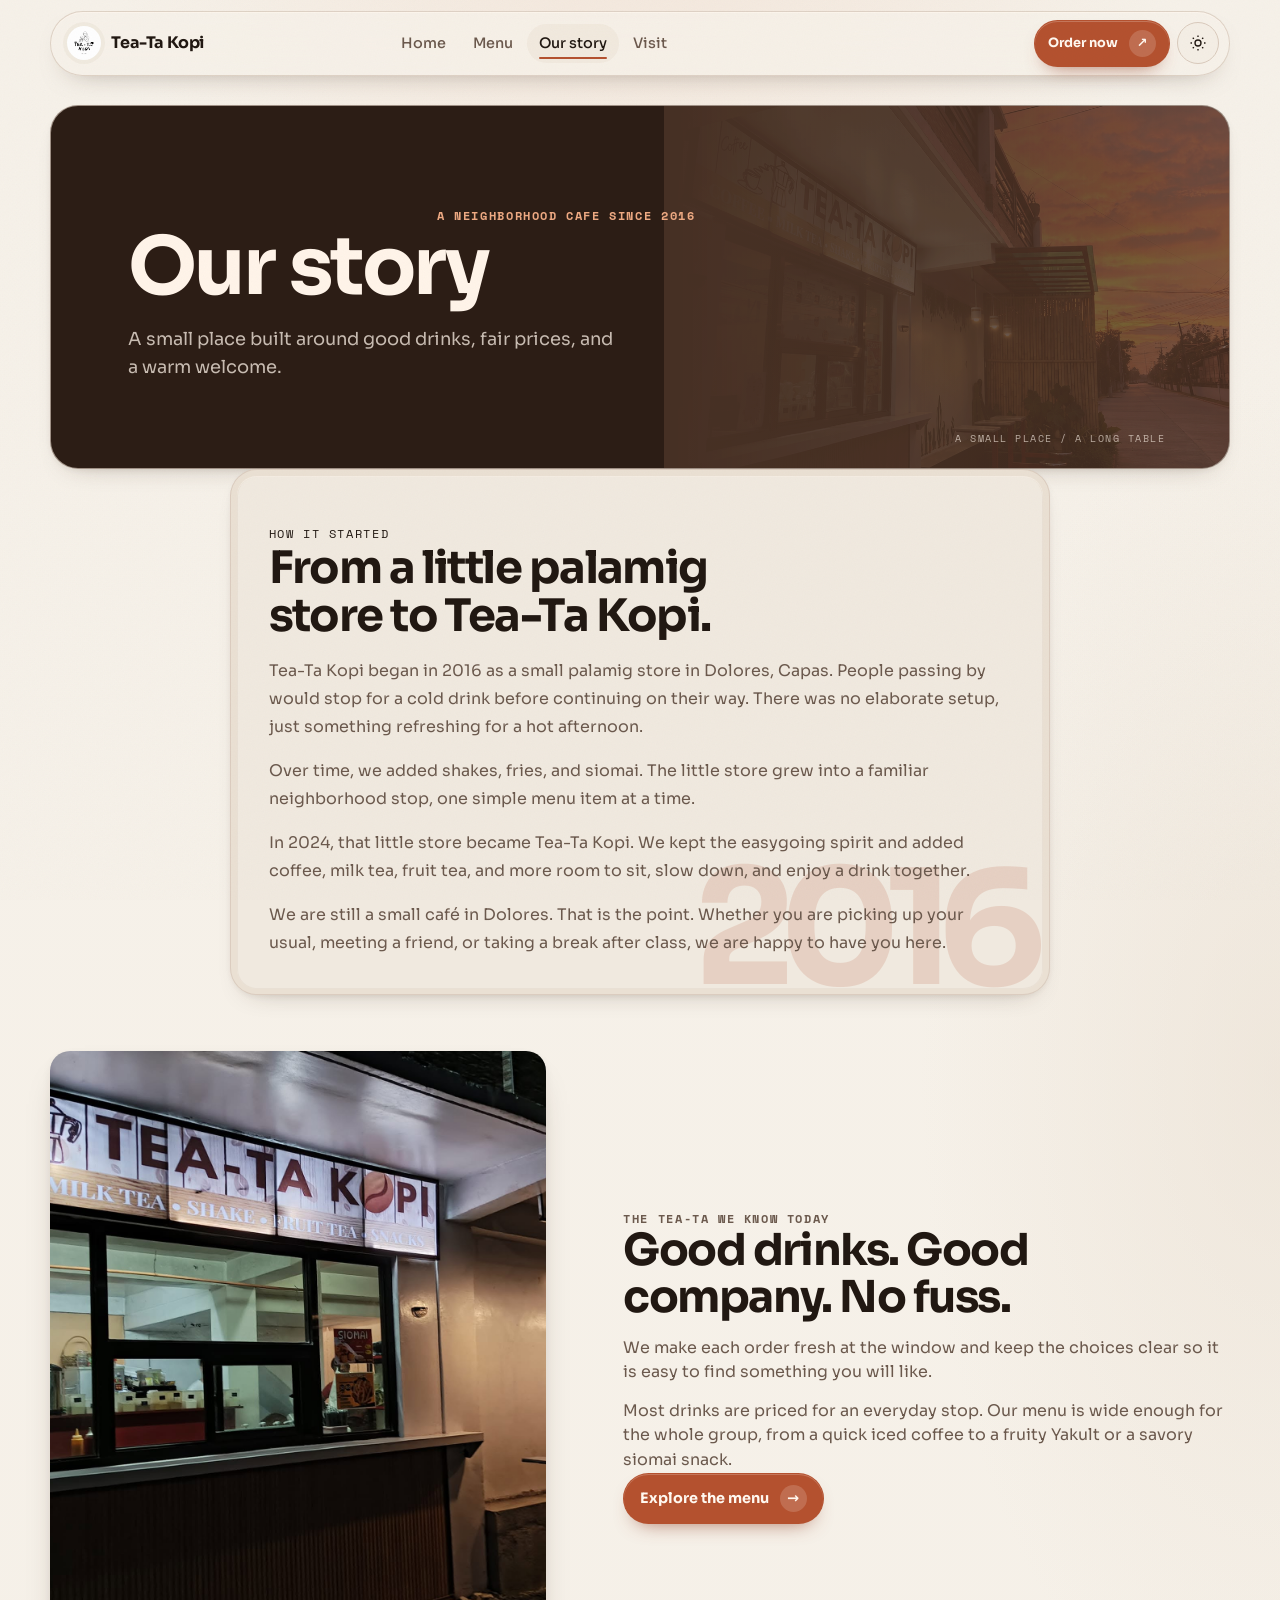
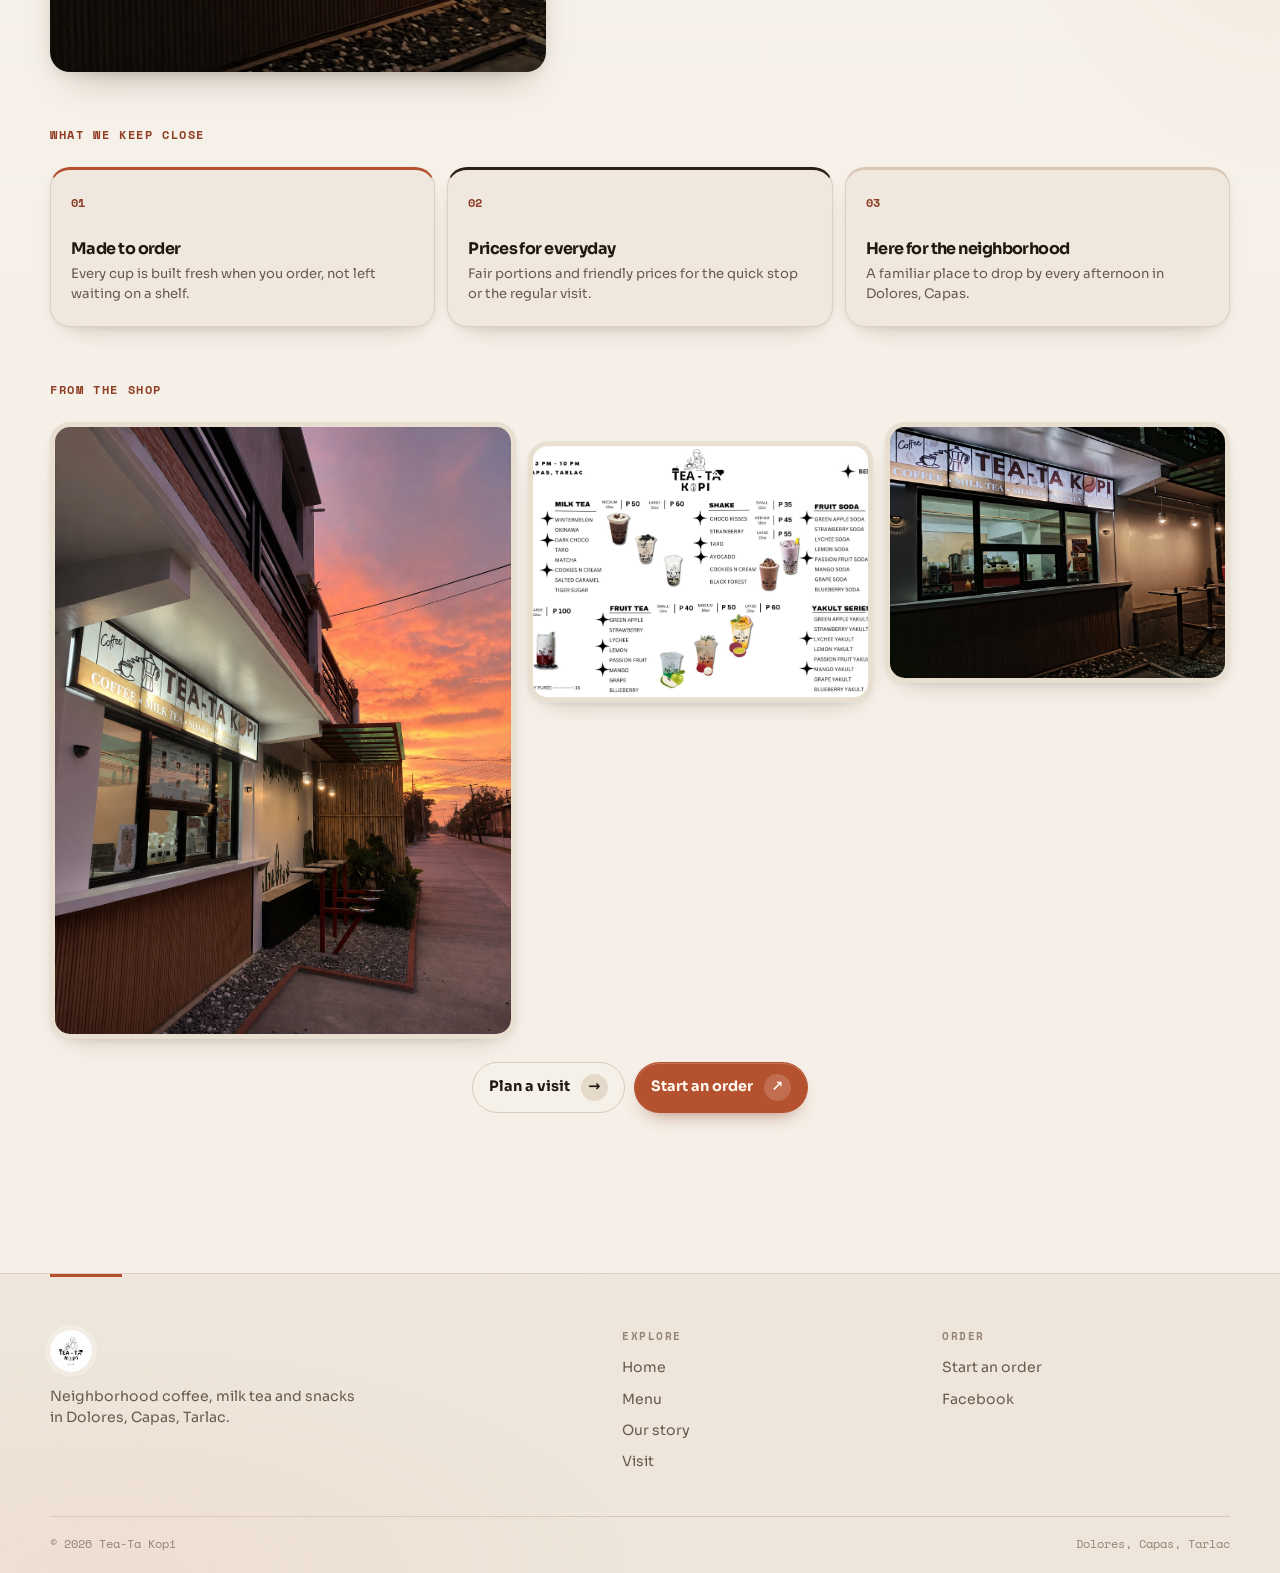
==== commit 92a4de86: "feat: art-direct the cafe interface Co-authored-by: arena-agent <297053741+arena-agent@users.noreply" ====
--- a/about.html
+++ b/about.html
@@ -18,7 +18,7 @@
   <nav class="mobile-nav" id="mobile-nav" aria-label="Mobile navigation" aria-hidden="true"><a href="index.html">Home</a><a href="menu.html">Menu</a><a href="about.html" class="is-active" aria-current="page">Our story</a><a href="contact.html">Visit</a><a class="btn btn--accent js-order" href="menu.html">Order now <span class="btn__icon" aria-hidden="true">&#8599;</span></a></nav>
 
   <main id="main">
-    <section class="page-intro container"><p class="eyebrow" data-reveal>A neighborhood cafe since 2016</p><h1 data-reveal>Our story</h1><p class="lede" data-reveal>A small place built around good drinks, fair prices, and a warm welcome.</p></section>
+    <section class="page-intro page-intro--story container"><p class="eyebrow" data-reveal>A neighborhood cafe since 2016</p><h1 data-reveal>Our story</h1><p class="lede" data-reveal>A small place built around good drinks, fair prices, and a warm welcome.</p></section>
     <div class="about-shell container">
       <section class="bezel story-panel" data-reveal><div class="bezel__core"><p class="eyebrow">How it started</p><h2>From a little palamig store to Tea-Ta Kopi.</h2><p>Tea-Ta Kopi began in 2016 as a small palamig store in Dolores, Capas. People passing by would stop for a cold drink before continuing on their way. There was no elaborate setup, just something refreshing for a hot afternoon.</p><p>Over time, we added shakes, fries, and siomai. The little store grew into a familiar neighborhood stop, one simple menu item at a time.</p><p>In 2024, that little store became Tea-Ta Kopi. We kept the easygoing spirit and added coffee, milk tea, fruit tea, and more room to sit, slow down, and enjoy a drink together.</p><p>We are still a small café in Dolores. That is the point. Whether you are picking up your usual, meeting a friend, or taking a break after class, we are happy to have you here.</p></div></section>
       <section class="about-split" data-reveal><div class="about-split__photo"><img src="assets/storefront-night.jpg" alt="Tea-Ta Kopi storefront and seating at night" width="800" height="1000" loading="lazy" /></div><div><p class="eyebrow">The Tea-Ta we know today</p><h2>Good drinks. Good company. No fuss.</h2><p>We make each order fresh at the window and keep the choices clear so it is easy to find something you will like.</p><p>Most drinks are priced for an everyday stop. Our menu is wide enough for the whole group, from a quick iced coffee to a fruity Yakult or a savory siomai snack.</p><a class="btn btn--accent" href="menu.html">Explore the menu <span class="btn__icon" aria-hidden="true">&#8594;</span></a></div></section>
@@ -29,6 +29,6 @@
   </main>
 
   <footer class="site-footer"><div class="container footer-grid"><div class="footer-brand"><img src="assets/logo-lineart.png" alt="Tea-Ta Kopi logo" width="42" height="42" /><p>Neighborhood coffee, milk tea and snacks in Dolores, Capas, Tarlac.</p></div><div class="footer-column"><h3>Explore</h3><a href="index.html">Home</a><a href="menu.html">Menu</a><a href="about.html">Our story</a><a href="contact.html">Visit</a></div><div class="footer-column"><h3>Order</h3><a class="js-order" href="menu.html">Start an order</a><a href="https://www.facebook.com/profile.php?id=61563817495458" target="_blank" rel="noopener">Facebook</a></div></div><div class="container footer-bottom"><span>&copy; 2026 Tea-Ta Kopi</span><span>Dolores, Capas, Tarlac</span></div></footer>
-  <script src="js/main.js"></script><script src="js/cart.js"></script>
+  <script src="js/main.js"></script><script src="js/menu-data.js"></script><script src="js/cart.js"></script>
 </body>
 </html>
--- a/css/tokens.css
+++ b/css/tokens.css
@@ -36,24 +36,28 @@
 }
 
 :root {
-  --bg: #fcfbf9;
-  --surface: #f5f1eb;
-  --surface-2: #ebe5dc;
-  --surface-3: #e3dbd0;
-  --ink: #1b1712;
-  --ink-soft: #635b50;
-  --ink-faint: #8b8174;
-  --line: #ded6ca;
-  --accent: #a84422;
-  --accent-2: #883719;
-  --accent-soft: #f2d9cc;
-  --accent-ink: #fff8f1;
+  --bg: #f6f1e9;
+  --surface: #eee6db;
+  --surface-2: #e5d9ca;
+  --surface-3: #d9c7b5;
+  --ink: #211812;
+  --ink-soft: #6b594d;
+  --ink-faint: #978476;
+  --line: #d8c9bb;
+  --accent: #b4512f;
+  --accent-2: #8e3e25;
+  --accent-soft: #efd7c7;
+  --accent-ink: #fff8f0;
+  --espresso: #2c1d15;
+  --espresso-soft: #412b20;
+  --espresso-ink: #fff4e9;
   --success: #2e6b51;
   --danger: #a33c2d;
-  --focus: #a84422;
-  --shadow-sm: 0 1px 2px rgba(36, 27, 18, 0.06);
-  --shadow-md: 0 14px 32px -18px rgba(36, 27, 18, 0.28);
-  --shadow-lg: 0 26px 64px -22px rgba(36, 27, 18, 0.32);
+  --focus: #b4512f;
+  --shadow-sm: 0 2px 8px rgba(54, 35, 22, 0.08), 0 1px 2px rgba(54, 35, 22, 0.05);
+  --shadow-card: 0 12px 28px -20px rgba(54, 35, 22, 0.42), 0 2px 5px rgba(54, 35, 22, 0.05);
+  --shadow-md: 0 18px 38px -22px rgba(54, 35, 22, 0.46), 0 4px 10px rgba(54, 35, 22, 0.06);
+  --shadow-lg: 0 30px 75px -28px rgba(39, 24, 15, 0.52), 0 10px 24px rgba(39, 24, 15, 0.1);
   --font-display: "Sora", system-ui, sans-serif;
   --font-body: "Sora", system-ui, sans-serif;
   --font-mono: "Space Mono", ui-monospace, monospace;
@@ -64,35 +68,39 @@
   --space-5: 4rem;
   --space-6: 6.5rem;
   --r-pill: 999px;
-  --r-card: 18px;
-  --r-small: 12px;
+  --r-card: 20px;
+  --r-small: 13px;
   --ease: cubic-bezier(0.32, 0.72, 0, 1);
   --dur: 260ms;
   --maxw: 1180px;
   --nav-h: 64px;
-  --grain: 0.025;
+  --grain: 0.035;
   color-scheme: light;
 }
 
 [data-theme="dark"] {
-  --bg: #17120d;
-  --surface: #211a13;
-  --surface-2: #2b2118;
-  --surface-3: #382a1e;
-  --ink: #f5eee4;
-  --ink-soft: #c1b5a4;
-  --ink-faint: #9d8f7e;
-  --line: #433528;
+  --bg: #17110d;
+  --surface: #241a14;
+  --surface-2: #302219;
+  --surface-3: #493326;
+  --ink: #f8eee3;
+  --ink-soft: #c9b8a7;
+  --ink-faint: #a99482;
+  --line: #49372a;
   --accent: #e08057;
-  --accent-2: #f09a70;
-  --accent-soft: #533022;
-  --accent-ink: #25150c;
+  --accent-2: #f0a078;
+  --accent-soft: #563326;
+  --accent-ink: #2a160d;
+  --espresso: #0f0b08;
+  --espresso-soft: #24170f;
+  --espresso-ink: #fff4e9;
   --success: #83c29e;
   --danger: #ed8c79;
-  --focus: #f09a70;
-  --shadow-sm: 0 1px 2px rgba(0, 0, 0, 0.28);
-  --shadow-md: 0 18px 40px -20px rgba(0, 0, 0, 0.7);
-  --shadow-lg: 0 30px 70px -24px rgba(0, 0, 0, 0.78);
-  --grain: 0.04;
+  --focus: #f0a078;
+  --shadow-sm: 0 2px 10px rgba(0, 0, 0, 0.34), 0 1px 2px rgba(0, 0, 0, 0.28);
+  --shadow-card: 0 16px 34px -22px rgba(0, 0, 0, 0.9), 0 2px 5px rgba(0, 0, 0, 0.28);
+  --shadow-md: 0 22px 48px -24px rgba(0, 0, 0, 0.94), 0 5px 14px rgba(0, 0, 0, 0.34);
+  --shadow-lg: 0 32px 80px -26px rgba(0, 0, 0, 0.98), 0 12px 28px rgba(0, 0, 0, 0.42);
+  --grain: 0.045;
   color-scheme: dark;
 }
--- a/css/style.css
+++ b/css/style.css
@@ -231,3 +231,74 @@
   [data-reveal] { opacity: 1; transform: none; }
   body::after { display: none; }
 }
+
+/* Premium foundation: a warm paper field and a measured elevation scale. */
+html { background: var(--bg); }
+body {
+  position: relative;
+  background:
+    radial-gradient(ellipse 60% 32% at 50% -8%, color-mix(in srgb, var(--accent-soft) 48%, transparent), transparent 72%),
+    radial-gradient(ellipse 36% 28% at 100% 34%, color-mix(in srgb, var(--surface-2) 42%, transparent), transparent 78%),
+    linear-gradient(180deg, var(--bg) 0%, color-mix(in srgb, var(--bg) 88%, var(--surface) 12%) 100%);
+}
+body::after {
+  opacity: var(--grain);
+  mix-blend-mode: multiply;
+}
+[data-theme="dark"] body::after { mix-blend-mode: screen; }
+::selection { background: var(--accent); color: var(--accent-ink); }
+
+.site-header {
+  background: color-mix(in srgb, var(--bg) 78%, transparent);
+  border-color: color-mix(in srgb, var(--line) 78%, transparent);
+  box-shadow: 0 12px 28px -20px rgba(54, 35, 22, 0.5), inset 0 1px 0 color-mix(in srgb, var(--accent-ink) 64%, transparent);
+}
+[data-theme="dark"] .site-header { box-shadow: 0 15px 34px -20px rgba(0, 0, 0, 0.9), inset 0 1px 0 rgba(255, 255, 255, 0.08); }
+.site-brand img { box-shadow: 0 0 0 4px color-mix(in srgb, var(--surface) 72%, transparent); }
+.site-nav a:hover, .site-nav a.is-active { background: color-mix(in srgb, var(--surface) 76%, transparent); }
+.icon-button, .nav-toggle { background: color-mix(in srgb, var(--surface) 34%, transparent); }
+.icon-button:hover, .nav-toggle:hover { background: var(--surface); transform: translateY(-1px); }
+
+.btn--accent {
+  background: var(--accent);
+  box-shadow: 0 10px 20px -12px color-mix(in srgb, var(--accent-2) 78%, transparent), inset 0 1px 0 rgba(255, 248, 241, 0.22);
+}
+.btn--accent:hover { box-shadow: 0 14px 24px -12px color-mix(in srgb, var(--accent-2) 82%, transparent), inset 0 1px 0 rgba(255, 248, 241, 0.22); }
+.btn--ghost { background: color-mix(in srgb, var(--bg) 50%, transparent); box-shadow: inset 0 1px 0 color-mix(in srgb, var(--accent-ink) 46%, transparent); }
+.btn--quiet { background: color-mix(in srgb, var(--surface) 82%, transparent); box-shadow: var(--shadow-sm); }
+
+.bezel {
+  border-color: color-mix(in srgb, var(--line) 82%, transparent);
+  background: color-mix(in srgb, var(--surface-2) 70%, var(--bg) 30%);
+  box-shadow: var(--shadow-card);
+}
+.bezel__core {
+  background: color-mix(in srgb, var(--bg) 92%, var(--surface) 8%);
+  box-shadow: inset 0 1px 0 color-mix(in srgb, var(--accent-ink) 48%, transparent), inset 0 0 0 1px color-mix(in srgb, var(--line) 28%, transparent);
+}
+.card {
+  border-color: color-mix(in srgb, var(--line) 78%, transparent);
+  background: color-mix(in srgb, var(--surface) 82%, var(--bg) 18%);
+  box-shadow: var(--shadow-card);
+}
+.card:hover { box-shadow: var(--shadow-md); }
+
+.site-footer {
+  position: relative;
+  overflow: hidden;
+  border-top-color: color-mix(in srgb, var(--line) 75%, transparent);
+  background:
+    radial-gradient(ellipse 55% 100% at 8% 100%, color-mix(in srgb, var(--accent-soft) 48%, transparent), transparent 74%),
+    var(--surface);
+}
+.site-footer::before {
+  content: "";
+  position: absolute;
+  top: 0;
+  left: max(1rem, calc((100% - var(--maxw)) / 2));
+  width: 72px;
+  height: 3px;
+  background: var(--accent);
+}
+.footer-brand img { box-shadow: 0 0 0 5px color-mix(in srgb, var(--bg) 72%, transparent), var(--shadow-sm); }
+.network-notice { position: relative; z-index: 160; }
--- a/css/pages.css
+++ b/css/pages.css
@@ -145,11 +145,31 @@
 .product-modal { position: relative; width: min(100%, 610px); max-height: min(90dvh, 760px); overflow: auto; padding: 1.25rem; border: 1px solid var(--line); border-radius: var(--r-card) var(--r-card) 0 0; background: var(--bg); box-shadow: var(--shadow-lg); transform: translateY(100%); transition: transform 360ms var(--ease); }
 .modal-shell.is-open .product-modal { transform: none; }
 .product-modal__header { display: flex; align-items: start; justify-content: space-between; gap: 1rem; padding-bottom: 1rem; border-bottom: 1px solid var(--line); }
+.product-modal__hero { display: grid; grid-template-columns: 96px minmax(0, 1fr); align-items: center; gap: 0.9rem; min-width: 0; }
+.product-modal__visual { min-height: 96px; display: flex; flex-direction: column; align-items: center; justify-content: center; gap: 0.35rem; border-radius: var(--r-small); background: var(--surface-2); color: var(--accent-2); }
+.product-modal__visual > span { font-family: var(--font-mono); font-size: 1.25rem; font-weight: 700; letter-spacing: 0.05em; }
+.product-modal__visual small { color: var(--ink-soft); font-size: 0.62rem; text-align: center; }
 .product-modal__category { color: var(--accent-2); font-family: var(--font-mono); font-size: 0.66rem; font-weight: 700; letter-spacing: 0.12em; text-transform: uppercase; }
 .product-modal h2 { margin-top: 0.25rem; font-size: 1.45rem; }
 .product-modal__description { margin-top: 0.35rem; color: var(--ink-soft); font-size: 0.8rem; }
-.product-modal__close { width: 40px; height: 40px; display: grid; place-items: center; border: 1px solid var(--line); border-radius: 50%; background: transparent; cursor: pointer; font-size: 1.3rem; }
-.product-modal__form { display: grid; gap: 1.2rem; padding-top: 1.1rem; }
+.product-modal__ingredients { margin-top: 0.45rem; color: var(--ink-faint); font-family: var(--font-mono); font-size: 0.65rem; text-transform: capitalize; }
+.product-modal__close { width: 40px; height: 40px; display: grid; place-items: center; flex: none; border: 1px solid var(--line); border-radius: 50%; background: transparent; cursor: pointer; font-size: 1.3rem; }
+.product-modal__form { display: grid; gap: 0.75rem; padding-top: 1.1rem; }
+.modifier-section { display: grid; gap: 0.65rem; padding: 0.85rem; border: 1px solid var(--line); border-radius: var(--r-small); background: var(--surface); }
+.modifier-section--size { border-color: color-mix(in srgb, var(--accent) 32%, var(--line)); background: color-mix(in srgb, var(--accent-soft) 42%, var(--surface)); }
+.modifier-section__heading, .modifier-section > summary { display: flex; align-items: center; justify-content: space-between; gap: 0.75rem; }
+.modifier-section > summary { list-style: none; cursor: pointer; }
+.modifier-section > summary::-webkit-details-marker { display: none; }
+.modifier-section > summary::after { content: "+"; color: var(--accent-2); font-family: var(--font-mono); font-size: 1rem; }
+.modifier-section[open] > summary::after { content: "−"; }
+.modifier-section__heading > div, .modifier-section > summary > span:first-child { display: grid; gap: 0.2rem; }
+.modifier-section__title { font-size: 0.84rem; font-weight: 700; }
+.modifier-section__hint { color: var(--ink-soft); font-size: 0.7rem; font-weight: 400; }
+.required-mark { margin-left: 0.25rem; color: var(--accent-2); font-family: var(--font-mono); font-size: 0.62rem; font-weight: 700; text-transform: uppercase; }
+.modifier-section__summary { max-width: 50%; overflow: hidden; color: var(--accent-2); font-family: var(--font-mono); font-size: 0.68rem; text-align: right; text-overflow: ellipsis; white-space: nowrap; }
+.modifier-section .choice-grid { padding-top: 0.2rem; }
+.modifier-section textarea { min-height: 84px; padding: 0.7rem; border: 1px solid var(--line); border-radius: var(--r-small); outline: none; background: var(--bg); color: var(--ink); resize: vertical; }
+.modifier-section textarea:focus { border-color: var(--focus); box-shadow: 0 0 0 3px color-mix(in srgb, var(--focus) 18%, transparent); }
 .product-modal__footer { position: sticky; bottom: -1.25rem; display: flex; align-items: center; gap: 0.8rem; margin: 0 -1.25rem -1.25rem; padding: 0.9rem 1.25rem calc(0.9rem + env(safe-area-inset-bottom)); border-top: 1px solid var(--line); background: color-mix(in srgb, var(--bg) 95%, transparent); -webkit-backdrop-filter: blur(10px); backdrop-filter: blur(10px); }
 .product-modal__footer .btn { flex: 1; }
 .modal-price { color: var(--accent-2); font-family: var(--font-mono); font-size: 0.9rem; font-weight: 700; white-space: nowrap; }
@@ -158,8 +178,20 @@
 .check-row input { width: 18px; height: 18px; accent-color: var(--accent); }
 .check-row__copy { display: flex; align-items: center; gap: 0.55rem; }
 .check-row__price { color: var(--ink-soft); font-family: var(--font-mono); font-size: 0.68rem; }
-.modal-quantity { display: flex; align-items: center; justify-content: space-between; gap: 1rem; }
+.modal-quantity { display: flex; align-items: center; justify-content: space-between; gap: 1rem; padding: 0.35rem 0.25rem; }
 .modal-quantity .qty-control button { width: 36px; height: 36px; }
+.checkout-stock-alert,
+.cart-availability {
+  margin: 0;
+  padding: 0.75rem 0.9rem;
+  border: 1px solid color-mix(in srgb, var(--danger) 35%, transparent);
+  border-radius: 0.7rem;
+  background: color-mix(in srgb, var(--danger) 8%, transparent);
+  color: var(--danger);
+  font-size: 0.78rem;
+  line-height: 1.5;
+}
+.cart-row--unavailable .cart-row__name { color: var(--danger); }
 
 /* About and visit */
 .about-shell, .visit-shell { padding-bottom: 2rem; }
@@ -276,8 +308,391 @@
   .cart-drawer__panel { width: 100%; height: min(92dvh, 760px); align-self: end; border: 0; border-top: 1px solid var(--line); border-radius: var(--r-card) var(--r-card) 0 0; transform: translateY(100%); }
   .cart-drawer { align-items: end; }
   .cart-drawer.is-open .cart-drawer__panel { transform: none; }
-  .product-modal { max-height: 94dvh; }
+  .product-modal { max-height: 94dvh; padding: 1rem; }
+  .product-modal__hero { grid-template-columns: 72px minmax(0, 1fr); gap: 0.7rem; }
+  .product-modal__visual { min-height: 72px; }
+  .product-modal__visual > span { font-size: 1rem; }
+  .product-modal__visual small { font-size: 0.55rem; }
+  .product-modal__footer { margin-inline: -1rem; padding-inline: 1rem; }
+  .choice-grid { grid-template-columns: repeat(2, minmax(0, 1fr)); }
 }
 @media (prefers-reduced-motion: reduce) {
   .product-card:hover, .btn--accent:hover, .btn--ghost:hover { transform: none; }
 }
+
+/* -------------------------------------------------------------------------
+   Art direction pass
+   The same material language repeats across the routes: warm paper fields,
+   espresso anchors, quiet hairlines, and a small number of elevated surfaces.
+   ------------------------------------------------------------------------- */
+
+/* Home: let the real storefront do the visual work, then frame it lightly. */
+.home-hero {
+  min-height: min(800px, 90dvh);
+  border-bottom: 1px solid rgba(255, 248, 241, 0.16);
+}
+.home-hero::before {
+  content: "";
+  position: absolute;
+  inset: 1.15rem;
+  z-index: -1;
+  border: 1px solid rgba(255, 248, 241, 0.22);
+  border-radius: 26px;
+  pointer-events: none;
+}
+.home-hero::after {
+  background:
+    linear-gradient(90deg, rgba(20, 13, 9, 0.14), transparent 56%),
+    linear-gradient(180deg, rgba(20, 13, 9, 0.08), rgba(20, 13, 9, 0.88) 92%);
+}
+.home-hero__content { position: relative; max-width: var(--maxw); padding-bottom: 5rem; }
+.home-hero__content::before {
+  content: "";
+  position: absolute;
+  left: -1rem;
+  bottom: 4.35rem;
+  width: 3px;
+  height: 6.5rem;
+  border-radius: 3px;
+  background: var(--accent);
+  box-shadow: 0 0 22px rgba(180, 81, 47, 0.34);
+}
+.home-hero h1 { max-width: 10ch; text-shadow: 0 3px 24px rgba(0, 0, 0, 0.24); }
+.home-hero__copy { text-shadow: 0 2px 14px rgba(0, 0, 0, 0.25); }
+.home-hero__meta span {
+  padding: 0.45rem 0.7rem;
+  border: 1px solid rgba(255, 248, 241, 0.26);
+  border-radius: var(--r-pill);
+  background: rgba(25, 17, 11, 0.2);
+  -webkit-backdrop-filter: blur(8px);
+  backdrop-filter: blur(8px);
+}
+.home-hero__meta span + span::before { display: none; }
+.favorites-photo { position: relative; box-shadow: var(--shadow-md); }
+.favorites-photo::after {
+  content: "THE COUNTER  /  EST. 2024";
+  position: absolute;
+  right: 1rem;
+  bottom: 1rem;
+  padding: 0.35rem 0.55rem;
+  border: 1px solid rgba(255, 248, 241, 0.32);
+  border-radius: var(--r-pill);
+  background: rgba(36, 23, 16, 0.7);
+  color: #fff4e9;
+  font-family: var(--font-mono);
+  font-size: 0.58rem;
+  letter-spacing: 0.08em;
+  -webkit-backdrop-filter: blur(8px);
+  backdrop-filter: blur(8px);
+}
+.favorite-card {
+  position: relative;
+  overflow: hidden;
+  border-top: 2px solid color-mix(in srgb, var(--accent) 62%, var(--line));
+  background:
+    linear-gradient(135deg, color-mix(in srgb, var(--accent-soft) 18%, transparent), transparent 58%),
+    color-mix(in srgb, var(--surface) 84%, var(--bg) 16%);
+}
+.favorite-card:nth-child(2n) { border-top-color: color-mix(in srgb, var(--espresso) 52%, var(--line)); }
+.favorite-card::after {
+  content: "";
+  position: absolute;
+  right: -2.3rem;
+  top: -2.5rem;
+  width: 7rem;
+  height: 7rem;
+  border: 1px solid color-mix(in srgb, var(--accent) 22%, transparent);
+  border-radius: 50%;
+  pointer-events: none;
+}
+.story-photo { border-radius: 28px 10px 28px 10px; border: 6px solid color-mix(in srgb, var(--surface-2) 74%, transparent); box-shadow: var(--shadow-md); }
+.map-frame { border-color: color-mix(in srgb, var(--line) 72%, transparent); box-shadow: var(--shadow-card); }
+
+/* Page intros become editorial title cards instead of a large blank lead-in. */
+.page-intro--menu,
+.page-intro--story,
+.page-intro--visit,
+.page-intro--checkout {
+  position: relative;
+  width: min(100% - 2rem, var(--maxw));
+  margin-top: 1.15rem;
+  overflow: hidden;
+  border: 1px solid color-mix(in srgb, var(--line) 68%, transparent);
+  border-radius: 28px;
+  box-shadow: var(--shadow-card);
+  text-align: left;
+}
+.page-intro--menu > *,
+.page-intro--story > *,
+.page-intro--visit > *,
+.page-intro--checkout > * { position: relative; z-index: 1; }
+.page-intro--menu { padding: clamp(3rem, 7vw, 5.6rem) clamp(1.4rem, 6vw, 5rem); color: var(--espresso-ink); background: var(--espresso); }
+.page-intro--menu::before {
+  content: "";
+  position: absolute;
+  inset: 0 0 0 38%;
+  background:
+    linear-gradient(90deg, var(--espresso) 2%, rgba(44, 29, 21, 0.72) 48%, rgba(44, 29, 21, 0.18)),
+    url("../assets/menu-board.jpg") center / cover;
+  opacity: 0.72;
+  mix-blend-mode: screen;
+}
+.page-intro--menu::after {
+  content: "PICKUP  /  3—10 PM  /  DOLORES";
+  position: absolute;
+  right: clamp(1.4rem, 5vw, 4rem);
+  bottom: 1.35rem;
+  color: rgba(255, 244, 233, 0.66);
+  font-family: var(--font-mono);
+  font-size: 0.62rem;
+  letter-spacing: 0.15em;
+}
+.page-intro--menu .eyebrow { color: #efaa83; }
+.page-intro--menu h1 { max-width: 8ch; font-size: clamp(2.6rem, 7vw, 5.2rem); letter-spacing: -0.07em; }
+.page-intro--menu .lede { max-width: 48ch; margin: 1rem 0 0; color: rgba(255, 244, 233, 0.74); }
+.page-intro--menu .page-intro__meta { justify-content: flex-start; margin-top: 1.35rem; }
+.page-intro--menu .page-intro__meta span { border-color: rgba(255, 244, 233, 0.22); background: rgba(255, 244, 233, 0.08); color: rgba(255, 244, 233, 0.78); }
+.page-intro--story { padding: clamp(3rem, 7vw, 5.4rem) clamp(1.4rem, 6vw, 5rem); color: var(--espresso-ink); background: var(--espresso); }
+.page-intro--story::before {
+  content: "";
+  position: absolute;
+  inset: 0 0 0 52%;
+  background: linear-gradient(90deg, var(--espresso) 2%, rgba(44, 29, 21, 0.56)), url("../assets/storefront-dusk.png") center 58% / cover;
+  opacity: 0.72;
+  mix-blend-mode: screen;
+}
+.page-intro--story::after {
+  content: "A SMALL PLACE  /  A LONG TABLE";
+  position: absolute;
+  right: clamp(1.4rem, 5vw, 4rem);
+  bottom: 1.35rem;
+  color: rgba(255, 244, 233, 0.64);
+  font-family: var(--font-mono);
+  font-size: 0.62rem;
+  letter-spacing: 0.15em;
+}
+.page-intro--story .eyebrow { color: #efaa83; }
+.page-intro--story h1 { font-size: clamp(2.6rem, 7vw, 5rem); }
+.page-intro--story .lede { max-width: 38ch; margin: 1rem 0 0; color: rgba(255, 244, 233, 0.74); }
+.page-intro--visit { padding: clamp(2.6rem, 6vw, 4.8rem) clamp(1.4rem, 6vw, 5rem); border-left: 5px solid var(--accent); background: color-mix(in srgb, var(--surface) 78%, var(--bg) 22%); }
+.page-intro--visit::after,
+.page-intro--checkout::after {
+  content: "";
+  position: absolute;
+  right: 8%;
+  top: 18%;
+  width: 10rem;
+  height: 10rem;
+  border: 1px solid color-mix(in srgb, var(--accent) 25%, transparent);
+  border-radius: 50%;
+  box-shadow: 1.4rem 1.2rem 0 -0.35rem color-mix(in srgb, var(--accent-soft) 56%, transparent);
+  pointer-events: none;
+}
+.page-intro--visit h1,
+.page-intro--checkout h1 { max-width: 12ch; }
+.page-intro--visit > p,
+.page-intro--checkout > p { margin-left: 0; }
+.page-intro--visit .page-intro__actions { justify-content: flex-start; }
+.page-intro--checkout { padding: clamp(2.4rem, 5vw, 4rem) clamp(1.4rem, 5vw, 3.5rem); border-bottom: 3px solid var(--accent); background: color-mix(in srgb, var(--surface) 82%, var(--bg) 18%); }
+.page-intro--checkout::after { right: 10%; top: 25%; width: 8rem; height: 8rem; }
+.page-intro--checkout .lede { max-width: 54ch; margin-left: 0; }
+
+/* Menu: a catalog with rhythm, not a wall of identical grey rectangles. */
+.repeat-order {
+  position: relative;
+  overflow: hidden;
+  border-color: color-mix(in srgb, var(--accent) 48%, var(--line));
+  background: linear-gradient(110deg, color-mix(in srgb, var(--accent-soft) 84%, var(--surface) 16%), var(--surface));
+  box-shadow: var(--shadow-card);
+}
+.repeat-order::after { content: "↗"; position: absolute; right: 1.4rem; top: 0.7rem; color: color-mix(in srgb, var(--accent) 42%, transparent); font-family: var(--font-mono); font-size: 3.8rem; line-height: 1; }
+.menu-shell { position: relative; }
+.menu-toolbar {
+  border-color: color-mix(in srgb, var(--line) 72%, transparent);
+  background: color-mix(in srgb, var(--bg) 75%, var(--surface) 25%);
+  box-shadow: var(--shadow-md), inset 0 1px 0 color-mix(in srgb, var(--accent-ink) 48%, transparent);
+}
+.menu-search .search-input { background: color-mix(in srgb, var(--surface) 82%, var(--bg) 18%); }
+.filter-pill { background: color-mix(in srgb, var(--surface) 86%, var(--bg) 14%); box-shadow: inset 0 1px 0 color-mix(in srgb, var(--accent-ink) 44%, transparent); }
+.filter-pill.is-active { box-shadow: 0 5px 12px -8px color-mix(in srgb, var(--accent-2) 90%, transparent), inset 0 1px 0 rgba(255, 248, 241, 0.2); }
+.category { position: relative; }
+.category__header {
+  position: relative;
+  min-height: 68px;
+  padding: 0.95rem 1rem 0.9rem 1.2rem;
+  border: 1px solid color-mix(in srgb, var(--line) 75%, transparent);
+  border-left: 3px solid var(--accent);
+  border-radius: var(--r-small);
+  background: color-mix(in srgb, var(--surface) 48%, transparent);
+  box-shadow: inset 0 1px 0 color-mix(in srgb, var(--accent-ink) 44%, transparent);
+}
+.category__header h2 { letter-spacing: -0.045em; }
+.category__header p { padding-top: 0.15rem; }
+.product-grid { grid-template-columns: repeat(3, minmax(0, 1fr)); gap: 0.9rem; margin-top: 0.9rem; }
+.product-card {
+  position: relative;
+  overflow: hidden;
+  padding: 1rem 1rem 0.95rem;
+  border-color: color-mix(in srgb, var(--line) 72%, transparent);
+  border-radius: 16px;
+  background:
+    radial-gradient(circle at 100% 0, color-mix(in srgb, var(--accent-soft) 33%, transparent), transparent 42%),
+    color-mix(in srgb, var(--surface) 84%, var(--bg) 16%);
+  box-shadow: var(--shadow-card);
+}
+.product-card:nth-child(3n + 2) { background: color-mix(in srgb, var(--surface) 88%, var(--bg) 12%); }
+.product-card::before {
+  content: "";
+  position: absolute;
+  top: 0;
+  left: 1rem;
+  width: 2.1rem;
+  height: 3px;
+  border-radius: 0 0 3px 3px;
+  background: var(--accent);
+  opacity: 0.72;
+}
+.product-card:hover { border-color: color-mix(in srgb, var(--accent) 54%, var(--line)); box-shadow: var(--shadow-md); transform: translateY(-3px); }
+.product-card__name { letter-spacing: -0.04em; }
+.product-card__description { color: var(--ink-soft); }
+.product-card__meta { padding-top: 0.7rem; border-top: 1px dashed color-mix(in srgb, var(--line) 82%, transparent); }
+.quick-size { background: color-mix(in srgb, var(--bg) 74%, var(--surface) 26%); box-shadow: inset 0 1px 0 color-mix(in srgb, var(--accent-ink) 58%, transparent); }
+.quick-size:hover { box-shadow: 0 6px 12px -8px color-mix(in srgb, var(--accent-2) 72%, transparent); }
+.product-card__actions .btn--customize { min-height: 36px; }
+.catalog-empty { background: color-mix(in srgb, var(--surface) 56%, transparent); box-shadow: inset 0 1px 0 color-mix(in srgb, var(--accent-ink) 45%, transparent); }
+.menu-footnote { padding-top: 1.25rem; border-top: 1px solid color-mix(in srgb, var(--line) 58%, transparent); }
+
+/* Cart and modal: floating surfaces should feel like a higher material level. */
+.cart-backdrop { background: rgba(32, 20, 13, 0.52); -webkit-backdrop-filter: blur(7px) saturate(90%); backdrop-filter: blur(7px) saturate(90%); }
+.cart-drawer__panel {
+  border-left-color: color-mix(in srgb, var(--line) 74%, transparent);
+  background:
+    linear-gradient(180deg, color-mix(in srgb, var(--surface) 30%, transparent), transparent 20%),
+    var(--bg);
+  box-shadow: -28px 0 72px -32px rgba(39, 24, 15, 0.62), var(--shadow-lg);
+}
+.cart-drawer__header { background: color-mix(in srgb, var(--surface) 50%, transparent); }
+.cart-drawer__body { background: color-mix(in srgb, var(--bg) 75%, var(--surface) 25%); }
+.cart-row { margin-bottom: 0.65rem; padding: 0.95rem; border: 1px solid color-mix(in srgb, var(--line) 72%, transparent); border-radius: 15px; background: color-mix(in srgb, var(--surface) 82%, var(--bg) 18%); box-shadow: var(--shadow-card); }
+.cart-row + .cart-row { margin-top: 0; }
+.cart-row__total { font-size: 0.86rem; }
+.cart-drawer__foot { background: color-mix(in srgb, var(--surface) 55%, var(--bg) 45%); box-shadow: 0 -10px 24px -22px rgba(39, 24, 15, 0.54); }
+.cart-empty { min-height: 19rem; margin-top: 2rem; padding: 2.4rem 1.25rem; border: 1px dashed color-mix(in srgb, var(--accent) 38%, var(--line)); border-radius: 18px; background: color-mix(in srgb, var(--surface) 62%, transparent); }
+.cart-empty svg { padding: 0.8rem; width: 72px; height: 72px; border-radius: 50%; background: var(--accent-soft); box-shadow: inset 0 0 0 1px color-mix(in srgb, var(--accent) 22%, transparent); }
+.modal-backdrop { background: rgba(32, 20, 13, 0.58); -webkit-backdrop-filter: blur(8px) saturate(90%); backdrop-filter: blur(8px) saturate(90%); }
+.product-modal {
+  border-color: color-mix(in srgb, var(--line) 74%, transparent);
+  background:
+    radial-gradient(circle at 100% 0, color-mix(in srgb, var(--accent-soft) 25%, transparent), transparent 30%),
+    var(--bg);
+  box-shadow: var(--shadow-lg);
+}
+.product-modal__header { border-bottom-color: color-mix(in srgb, var(--line) 72%, transparent); }
+.product-modal__visual { position: relative; overflow: hidden; isolation: isolate; min-height: 106px; background: var(--surface-2); box-shadow: inset 0 1px 0 color-mix(in srgb, var(--accent-ink) 44%, transparent); }
+.product-modal__visual::before {
+  content: "";
+  position: absolute;
+  bottom: 12px;
+  left: 50%;
+  width: 43px;
+  height: 55px;
+  border: 2px solid currentColor;
+  border-radius: 7px 7px 15px 15px;
+  background: color-mix(in srgb, currentColor 16%, transparent);
+  box-shadow: inset 0 7px 0 color-mix(in srgb, var(--accent-ink) 28%, transparent), 7px 6px 0 -5px currentColor;
+  opacity: 0.72;
+  transform: translateX(-50%) rotate(-5deg);
+}
+.product-modal__visual::after { content: ""; position: absolute; left: calc(50% + 15px); top: 13px; width: 2px; height: 28px; border-radius: 2px; background: currentColor; opacity: 0.62; transform: rotate(18deg); }
+.product-modal__visual > span, .product-modal__visual small { position: relative; z-index: 1; }
+.product-modal__visual > span { margin-top: -1.35rem; text-shadow: 0 1px 0 color-mix(in srgb, var(--bg) 65%, transparent); }
+.product-modal__visual small { margin-top: 2.5rem; padding: 0.18rem 0.3rem; border-radius: 3px; background: color-mix(in srgb, var(--bg) 40%, transparent); }
+.product-modal[data-category="milk-tea"] .product-modal__visual { color: #8e5b39; background: color-mix(in srgb, #e7c7a8 52%, var(--surface-2)); }
+.product-modal[data-category="iced-coffee"] .product-modal__visual { color: #70432f; background: color-mix(in srgb, #c99b79 38%, var(--surface-2)); }
+.product-modal[data-category="shake"] .product-modal__visual { color: #9c5c38; background: color-mix(in srgb, #f0cfab 48%, var(--surface-2)); }
+.product-modal[data-category="fruit-soda"], .product-modal[data-category="fruit-tea"], .product-modal[data-category="yakult-series"] { --product-color: #a55438; }
+.product-modal[data-category="fruit-soda"] .product-modal__visual, .product-modal[data-category="fruit-tea"] .product-modal__visual, .product-modal[data-category="yakult-series"] .product-modal__visual { color: var(--product-color); background: color-mix(in srgb, #edb99b 40%, var(--surface-2)); }
+.product-modal[data-category="non-coffee"] .product-modal__visual { color: #5f785b; background: color-mix(in srgb, #c7d4bd 52%, var(--surface-2)); }
+.modifier-section { border-color: color-mix(in srgb, var(--line) 74%, transparent); background: color-mix(in srgb, var(--surface) 70%, var(--bg) 30%); box-shadow: var(--shadow-card); }
+.modifier-section--size { box-shadow: var(--shadow-sm); }
+.choice { background: color-mix(in srgb, var(--bg) 76%, var(--surface) 24%); box-shadow: inset 0 1px 0 color-mix(in srgb, var(--accent-ink) 42%, transparent); }
+.choice::after { content: ""; width: 12px; height: 12px; flex: none; border: 1px solid var(--line); border-radius: 50%; background: transparent; }
+.choice.is-selected::after { border-color: var(--accent); background: var(--accent); box-shadow: inset 0 0 0 3px var(--accent-soft); }
+.choice__meta { color: var(--ink-faint); }
+.product-modal__footer { background: color-mix(in srgb, var(--bg) 91%, transparent); box-shadow: 0 -10px 24px -22px rgba(39, 24, 15, 0.68); }
+
+/* About and visit: use dark anchors to give the editorial pages a destination. */
+.story-panel { position: relative; overflow: hidden; }
+.story-panel::before {
+  content: "2016";
+  position: absolute;
+  right: 1.1rem;
+  bottom: -1rem;
+  color: color-mix(in srgb, var(--accent) 16%, transparent);
+  font-family: var(--font-display);
+  font-size: clamp(5rem, 14vw, 10rem);
+  font-weight: 700;
+  letter-spacing: -0.1em;
+  line-height: 1;
+  pointer-events: none;
+}
+.story-panel .bezel__core { background: color-mix(in srgb, var(--surface) 72%, var(--bg) 28%); }
+.story-panel .bezel__core > * { position: relative; z-index: 1; }
+.about-split__photo { box-shadow: var(--shadow-md); }
+.about-split > div:last-child { padding: clamp(0rem, 2vw, 1.4rem) 0; }
+.value-card { border-top: 3px solid var(--accent); background: color-mix(in srgb, var(--surface) 80%, var(--bg) 20%); }
+.value-card:nth-child(2) { border-top-color: var(--espresso); }
+.value-card:nth-child(3) { border-top-color: var(--surface-3); }
+.photo-grid figure { border: 5px solid color-mix(in srgb, var(--surface-2) 72%, transparent); box-shadow: var(--shadow-card); }
+.photo-grid figure:nth-child(2) { transform: translateY(1.2rem); }
+.visit-hero-card > .bezel:first-child { border-color: var(--espresso); background: var(--espresso); box-shadow: var(--shadow-md); }
+.visit-hero-card > .bezel:first-child .bezel__core { background: var(--espresso); color: var(--espresso-ink); box-shadow: inset 0 1px 0 rgba(255, 244, 233, 0.12); }
+.visit-hero-card > .bezel:first-child .eyebrow { color: #efaa83; }
+.visit-hero-card > .bezel:first-child p:not(.eyebrow) { color: rgba(255, 244, 233, 0.72); }
+.visit-hero-card > .bezel:first-child .btn--ghost { color: var(--espresso-ink); border-color: rgba(255, 244, 233, 0.26); }
+.contact-layout > .bezel { box-shadow: var(--shadow-card); }
+.map-frame { background: var(--surface-2); }
+
+/* Checkout: a dark receipt-like summary builds trust and hierarchy. */
+.checkout-card { box-shadow: var(--shadow-md); }
+.checkout-summary { border-color: var(--espresso); background: var(--espresso); box-shadow: var(--shadow-md); }
+.checkout-summary .bezel__core { background: var(--espresso); color: var(--espresso-ink); box-shadow: inset 0 1px 0 rgba(255, 244, 233, 0.12); }
+.checkout-summary h2 { color: var(--espresso-ink); }
+.checkout-summary__edit { color: #efaa83; }
+.checkout-summary .checkout-item { border-bottom-color: rgba(255, 244, 233, 0.17); }
+.checkout-summary .checkout-item__details,
+.checkout-summary .checkout-disclaimer,
+.checkout-summary .summary-line { color: rgba(255, 244, 233, 0.65); }
+.checkout-summary .checkout-item__price,
+.checkout-summary .summary-line--total strong { color: #efaa83; }
+.checkout-summary .summary-line--total { border-top-color: rgba(255, 244, 233, 0.22); color: var(--espresso-ink); }
+.checkout-summary__empty { color: rgba(255, 244, 233, 0.72); }
+.order-success .order-note { border: 1px solid color-mix(in srgb, var(--accent) 24%, var(--line)); background: color-mix(in srgb, var(--accent-soft) 44%, var(--surface)); }
+
+@media (min-width: 701px) {
+  .modal-shell { align-items: center; }
+  .product-modal { border-radius: var(--r-card); transform: translateY(24px) scale(0.98); }
+  .modal-shell.is-open .product-modal { transform: none; }
+}
+@media (max-width: 920px) {
+  .product-grid { grid-template-columns: repeat(2, minmax(0, 1fr)); }
+  .home-hero__content::before { left: 0; }
+}
+@media (max-width: 700px) {
+  .home-hero::before { inset: 0.7rem; border-radius: 20px; }
+  .home-hero__content { padding-bottom: 3.6rem; }
+  .home-hero__content::before { left: 0; bottom: 3rem; height: 4.5rem; }
+  .page-intro--menu,
+  .page-intro--story,
+  .page-intro--visit,
+  .page-intro--checkout { width: min(100% - 1.25rem, var(--maxw)); margin-top: 0.7rem; border-radius: 22px; }
+  .page-intro--menu::before, .page-intro--story::before { inset: 0; opacity: 0.32; background-position: 80% center; }
+  .page-intro--menu::after, .page-intro--story::after { font-size: 0.52rem; letter-spacing: 0.1em; }
+  .page-intro--visit::after, .page-intro--checkout::after { right: -1rem; top: 16%; width: 7rem; height: 7rem; }
+  .product-grid { grid-template-columns: 1fr; }
+  .category__header { min-height: 0; padding-left: 0.9rem; }
+  .category__header p { text-align: left; }
+  .favorites-photo::after { right: 0.7rem; bottom: 0.7rem; font-size: 0.5rem; }
+  .photo-grid figure:nth-child(2) { transform: none; }
+  .checkout-summary { position: static; }
+}
